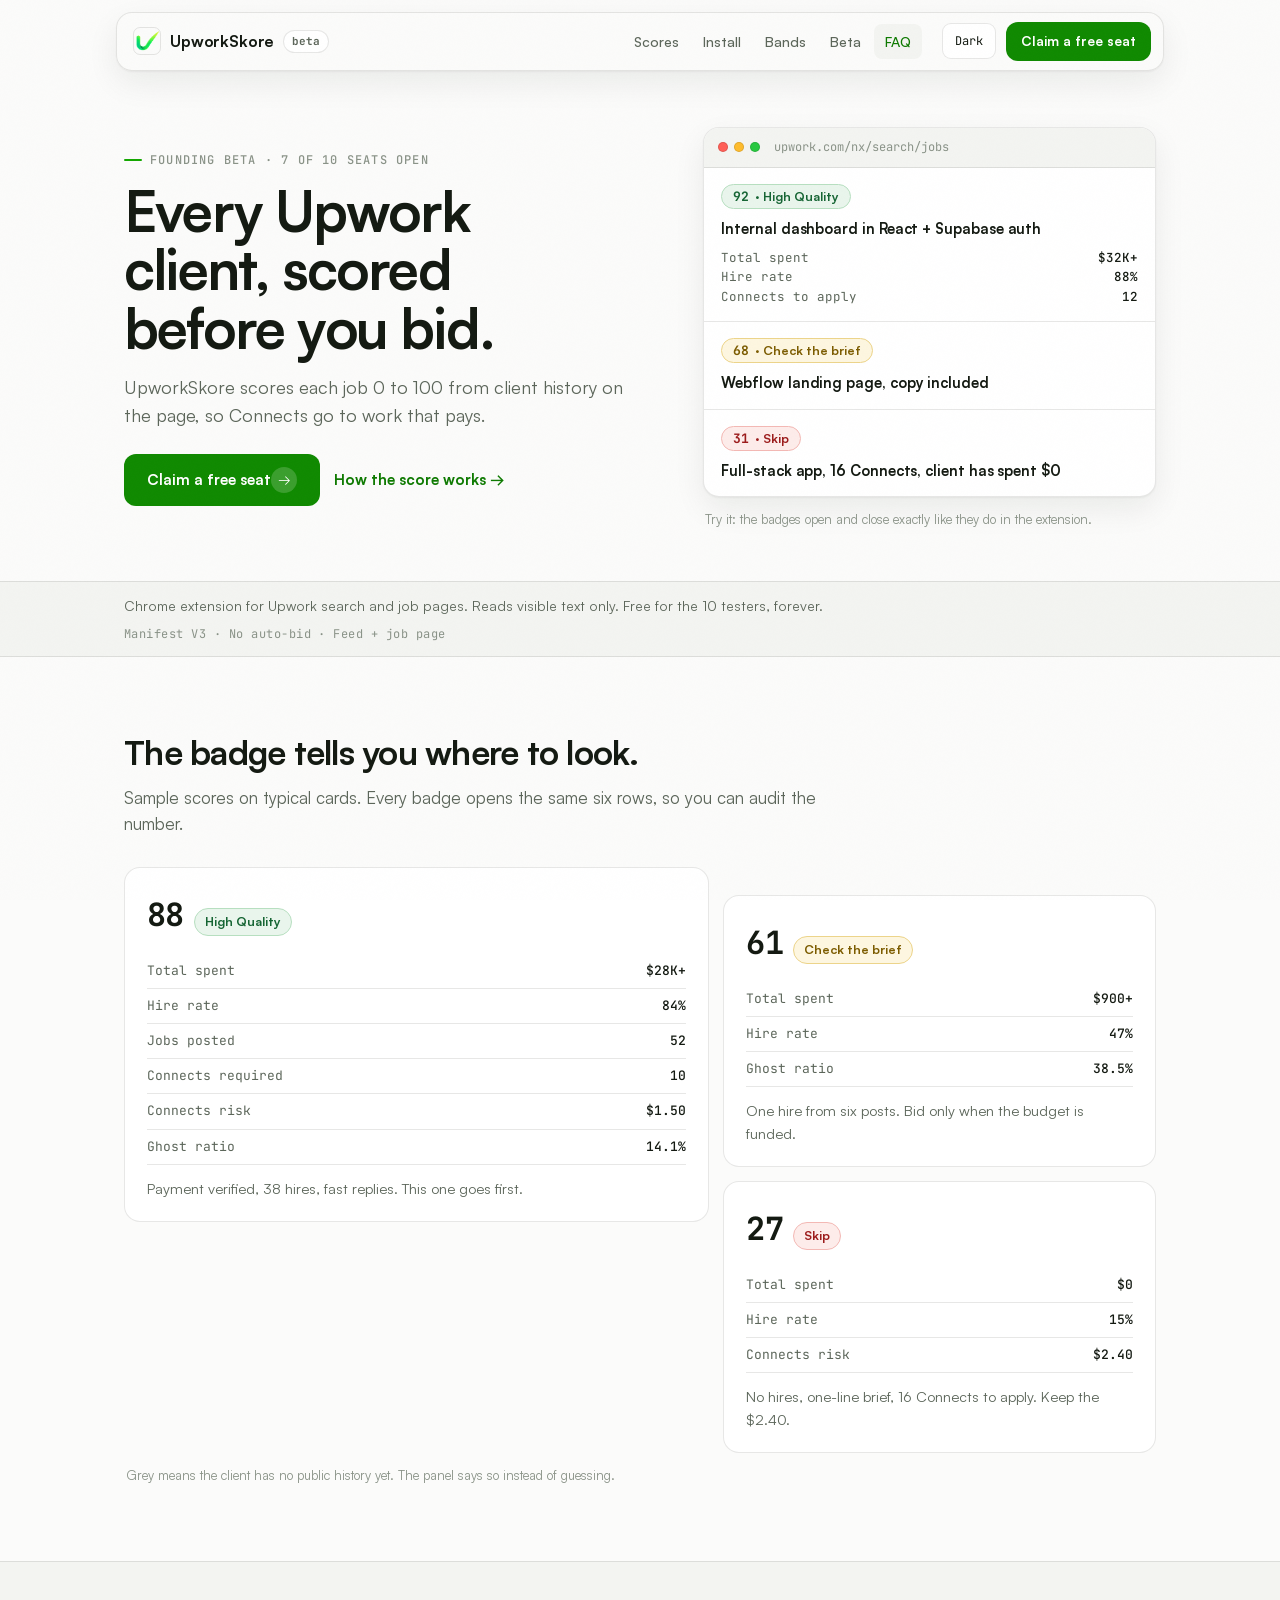
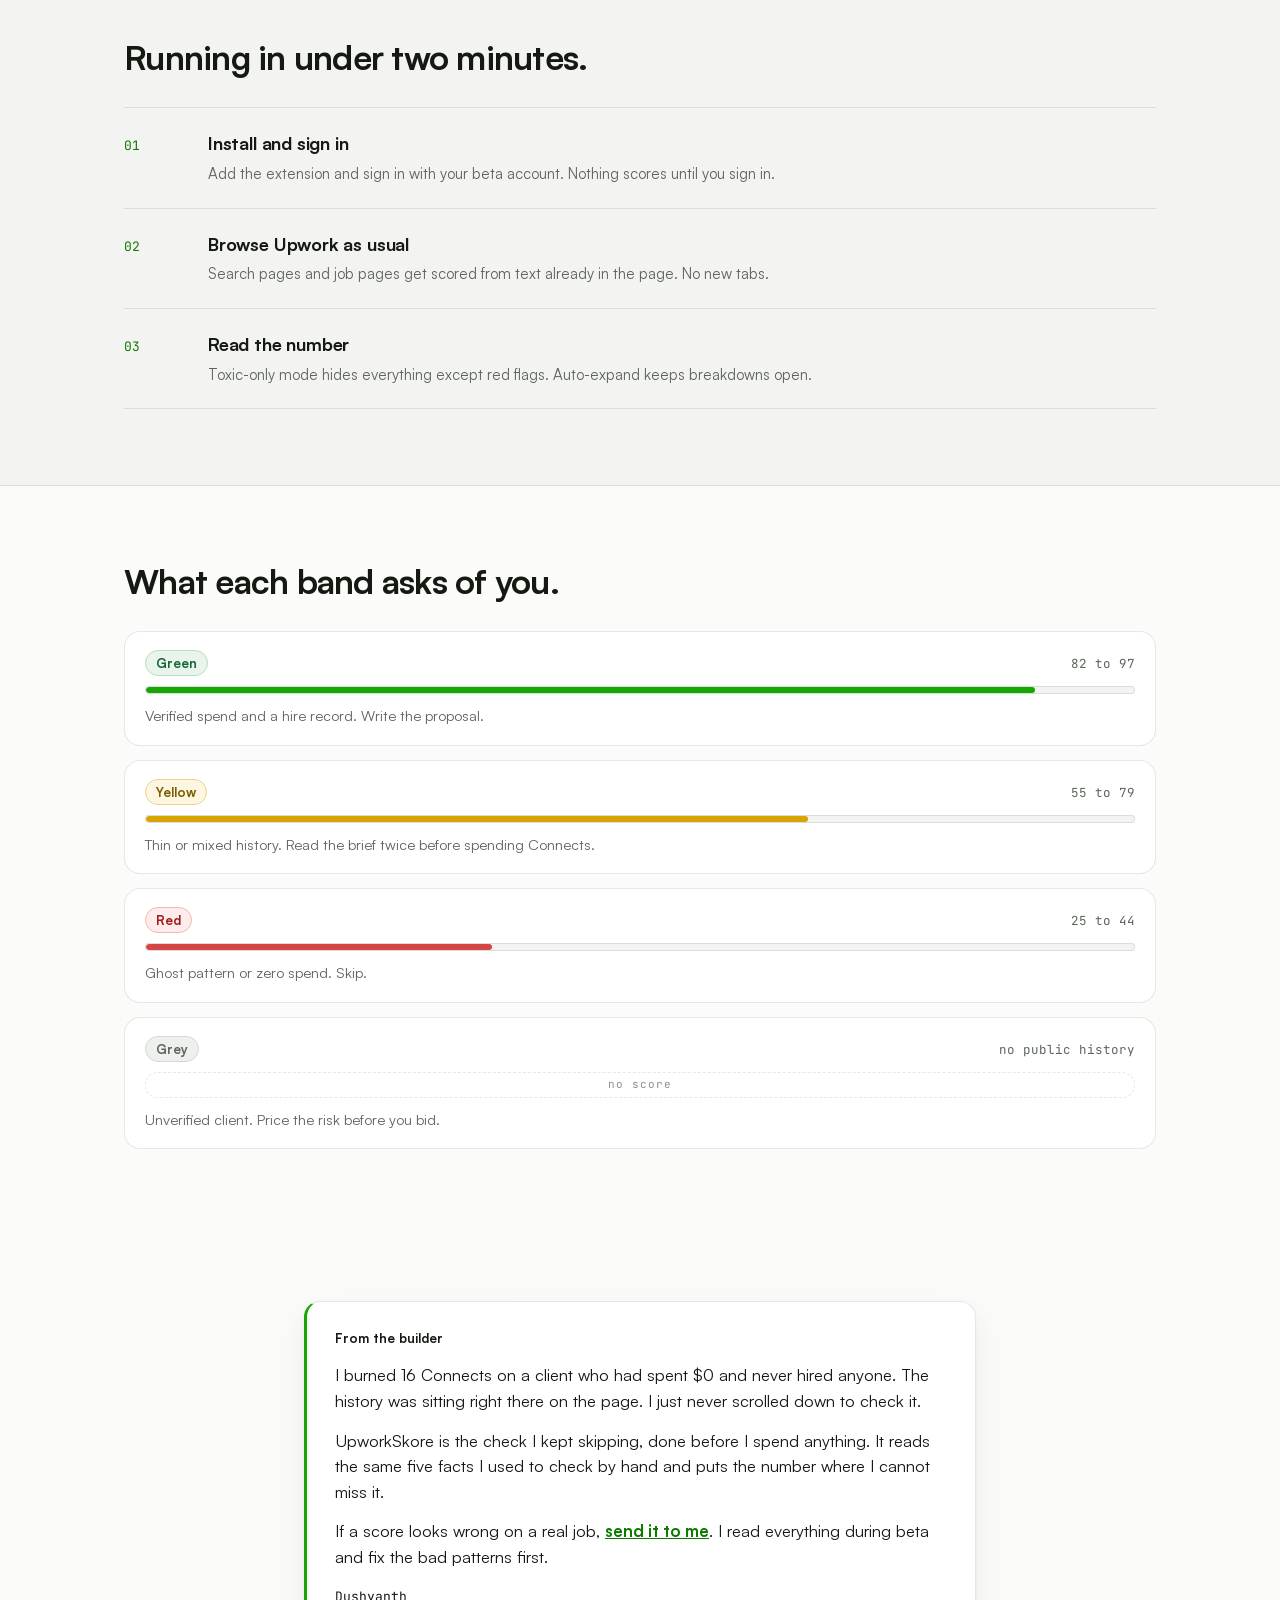
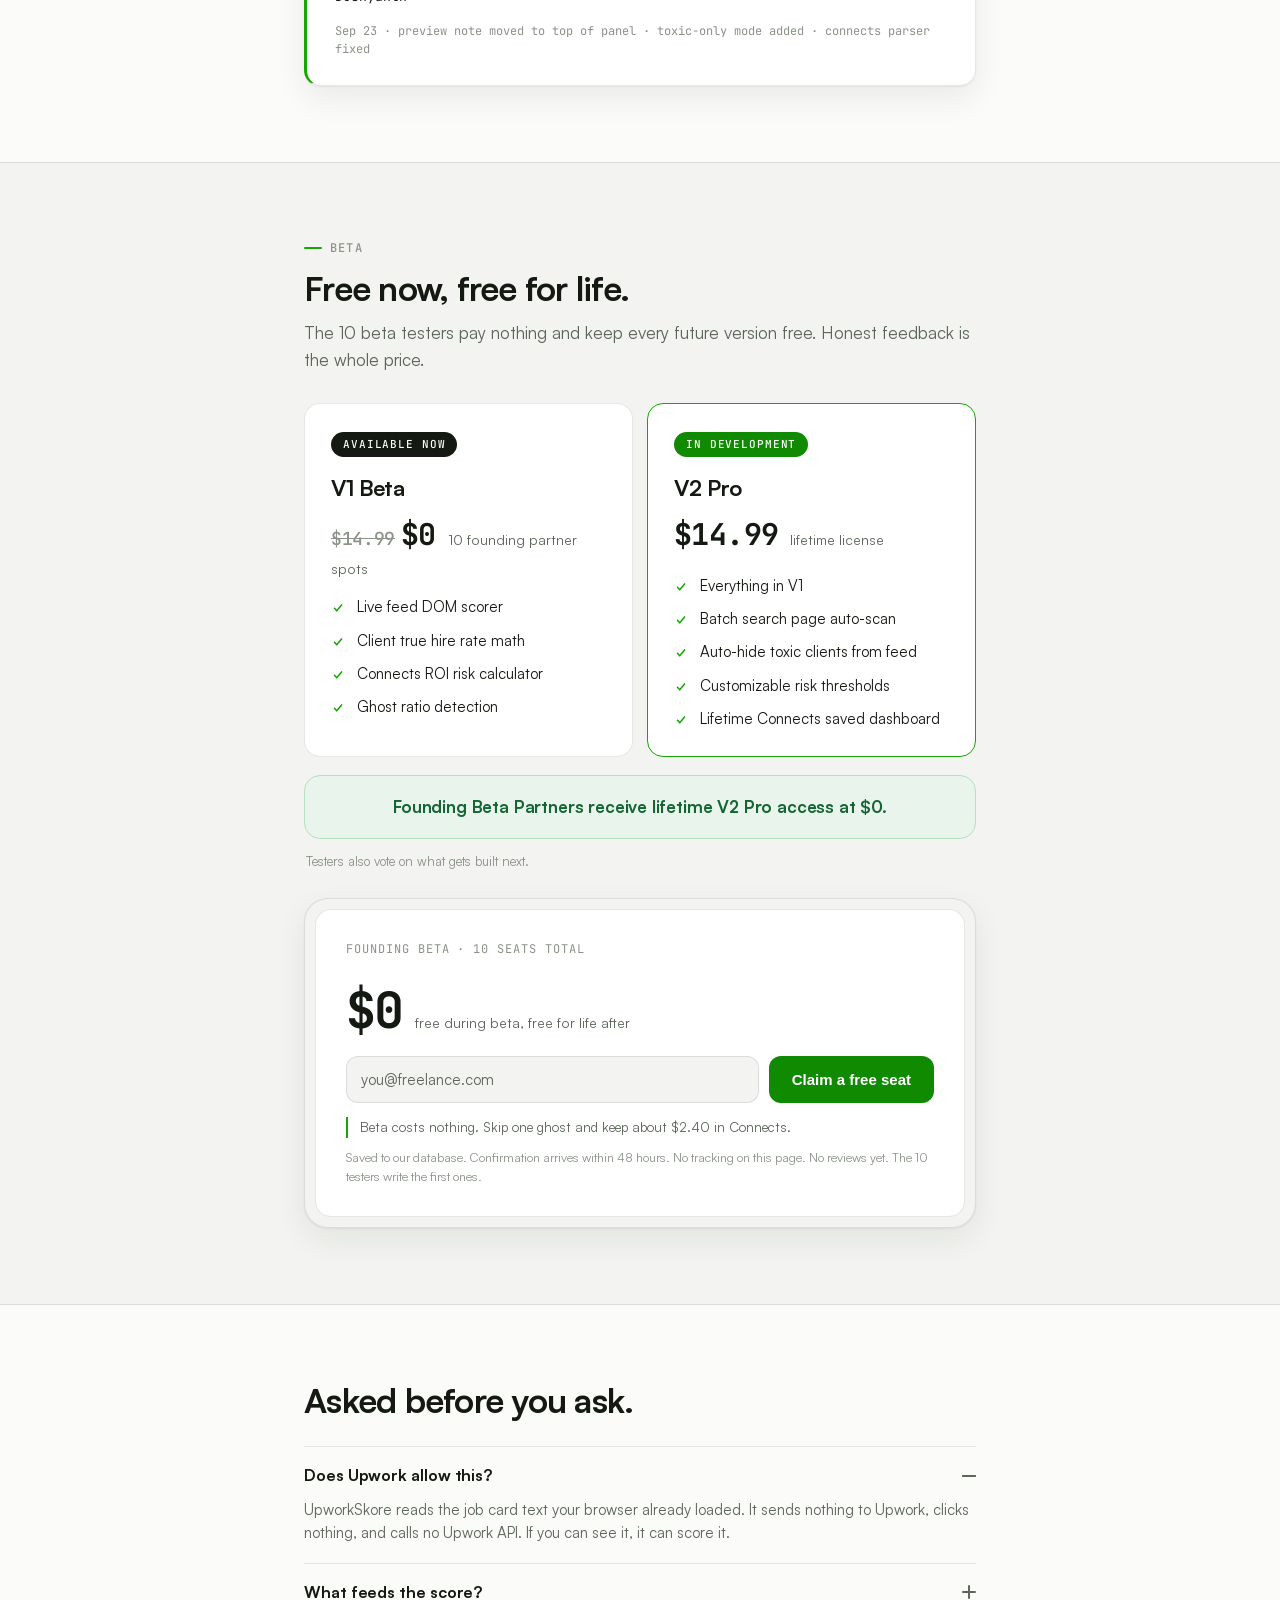
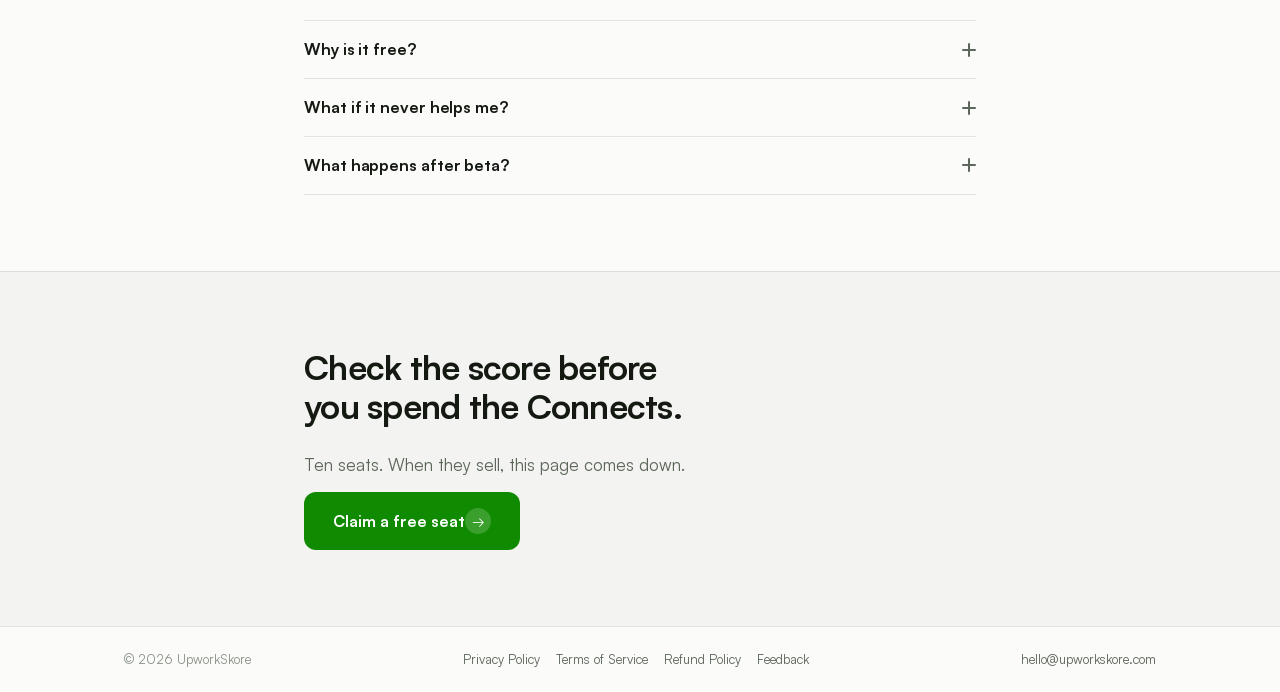
==== index.html @ 12710a09 "Final: honest beta microcopy with 48hr promise, drop dead CSS" ====
<!doctype html>
<html lang="en" data-theme="light">
<head>
  <meta charset="utf-8" />
  <meta name="viewport" content="width=device-width, initial-scale=1" />
  <title>UpworkSkore: Every Upwork client, scored before you bid</title>
  <meta name="description" content="UpworkSkore scores each Upwork job 0 to 100 from client history on the page. Free beta: 10 seats, free for life." />
  <link rel="icon" href="./favicon.ico" sizes="any" />
  <meta property="og:title" content="UpworkSkore: Every Upwork client, scored before you bid" />
  <meta property="og:description" content="A Chrome extension that scores each Upwork job 0 to 100 from client history on the page. Free beta: 10 seats, free for life." />
  <meta property="og:type" content="website" />
  <meta name="theme-color" media="(prefers-color-scheme: light)" content="#fbfbfa" />
  <meta name="theme-color" media="(prefers-color-scheme: dark)" content="#07090e" />
  <link rel="preload" href="./fonts/satoshi-700.woff2" as="font" type="font/woff2" crossorigin />
  <link rel="stylesheet" href="./styles.css" />
  <script>
    (function () {
      try {
        var stored = localStorage.getItem('usk-theme');
        var theme = stored || (window.matchMedia('(prefers-color-scheme: dark)').matches ? 'dark' : 'light');
        document.documentElement.setAttribute('data-theme', theme);
      } catch (e) { document.documentElement.setAttribute('data-theme', 'light'); }
    })();
  </script>
</head>
<body>
  <a class="skip" href="#main">Skip to content</a>

  <header class="nav">
    <div class="nav-inner">
      <a class="brand" href="#top" aria-label="UpworkSkore home">
        <img class="brand-mark" src="./logo.png" alt="UpworkSkore logo" width="28" height="28" />
        <span class="brand-name">UpworkSkore</span>
        <span class="brand-tag">beta</span>
      </a>
      <nav class="nav-links" aria-label="Primary">
        <a href="#demo">Scores</a>
        <a href="#how">Install</a>
        <a href="#bands">Bands</a>
        <a href="#beta">Beta</a>
        <a href="#faq">FAQ</a>
      </nav>
      <div class="nav-actions">
        <button id="themeToggle" class="theme-toggle" type="button" aria-label="Switch color mode" title="Switch color mode">
          <span class="to-dark">Dark</span>
          <span class="to-light">Light</span>
        </button>
        <a class="btn btn-primary btn-sm" href="#beta">Claim a free seat</a>
      </div>
    </div>
  </header>

  <main id="main">
    <section class="hero" id="top">
      <div class="hero-inner">
        <div class="hero-copy">
          <p class="eyebrow mono">Founding beta · <span id="spotsLeft">7 of 10 seats open</span></p>
          <h1>Every Upwork client, scored before you bid.</h1>
          <p class="lede">UpworkSkore scores each job 0 to 100 from client history on the page, so Connects go to work that pays.</p>
          <div class="cta-row">
            <a class="btn btn-primary" href="#beta">Claim a free seat <span class="arr" aria-hidden="true">→</span></a>
            <a class="text-link" href="#demo">How the score works →</a>
          </div>
        </div>
        <div class="hero-visual reveal" aria-label="UpworkSkore badges on three job cards">
          <div class="browser">
            <div class="browser-bar"><span></span><span></span><span></span><code class="mono">upwork.com/nx/search/jobs</code></div>
            <div class="feed-card">
              <button class="usk-badge green" type="button" aria-expanded="true"><strong class="mono">92</strong> · High Quality</button>
              <p class="job-title">Internal dashboard in React + Supabase auth</p>
              <div class="usk-details mono coll open">
                <div><span>Total spent</span><strong>$32K+</strong></div>
                <div><span>Hire rate</span><strong>88%</strong></div>
                <div><span>Connects to apply</span><strong>12</strong></div>
              </div>
            </div>
            <div class="feed-card">
              <button class="usk-badge yellow" type="button" aria-expanded="false"><strong class="mono">68</strong> · Check the brief</button>
              <p class="job-title">Webflow landing page, copy included</p>
              <div class="usk-note coll shut"><span class="mono">PREVIEW</span> List view hides spend. Open the job page for the full breakdown.</div>
            </div>
            <div class="feed-card">
              <button class="usk-badge red" type="button" aria-expanded="false"><strong class="mono">31</strong> · Skip</button>
              <p class="job-title">Full-stack app, 16 Connects, client has spent $0</p>
              <div class="usk-details mono coll shut">
                <div><span>Total spent</span><strong>$0</strong></div>
                <div><span>Hire rate</span><strong>18%</strong></div>
                <div><span>Connects to apply</span><strong>16</strong></div>
              </div>
            </div>
          </div>
          <p class="caption">Try it: the badges open and close exactly like they do in the extension.</p>
        </div>
      </div>
    </section>

    <section class="factbar" aria-label="Product facts">
      <div class="wrap factbar-inner">
        <p>Chrome extension for Upwork search and job pages. Reads visible text only. Free for the 10 testers, forever.</p>
        <p class="mono facts">Manifest V3 · No auto-bid · Feed + job page</p>
      </div>
    </section>

    <section class="section" id="demo">
      <div class="wrap">
        <h2 class="reveal">The badge tells you where to look.</h2>
        <p class="sub reveal">Sample scores on typical cards. Every badge opens the same six rows, so you can audit the number.</p>
        <div class="demo-grid">
          <article class="score-card green featured reveal">
            <header><span class="mono big">88</span><span class="tier">High Quality</span></header>
            <ul class="mono">
              <li>Total spent <b>$28K+</b></li>
              <li>Hire rate <b>84%</b></li>
              <li>Jobs posted <b>52</b></li>
              <li>Connects required <b>10</b></li>
              <li>Connects risk <b>$1.50</b></li>
              <li>Ghost ratio <b>14.1%</b></li>
            </ul>
            <p>Payment verified, 38 hires, fast replies. This one goes first.</p>
          </article>
          <div class="demo-stack">
            <article class="score-card yellow reveal" style="--d:.08s">
              <header><span class="mono big">61</span><span class="tier">Check the brief</span></header>
              <ul class="mono">
                <li>Total spent <b>$900+</b></li>
                <li>Hire rate <b>47%</b></li>
                <li>Ghost ratio <b>38.5%</b></li>
              </ul>
              <p>One hire from six posts. Bid only when the budget is funded.</p>
            </article>
            <article class="score-card red reveal" style="--d:.16s">
              <header><span class="mono big">27</span><span class="tier">Skip</span></header>
              <ul class="mono">
                <li>Total spent <b>$0</b></li>
                <li>Hire rate <b>15%</b></li>
                <li>Connects risk <b>$2.40</b></li>
              </ul>
              <p>No hires, one-line brief, 16 Connects to apply. Keep the $2.40.</p>
            </article>
          </div>
        </div>
        <p class="caption reveal">Grey means the client has no public history yet. The panel says so instead of guessing.</p>
      </div>
    </section>

    <section class="section alt" id="how">
      <div class="wrap">
        <h2 class="reveal">Running in under two minutes.</h2>
        <ol class="steps">
          <li class="reveal"><span class="mono">01</span><div><h3>Install and sign in</h3><p>Add the extension and sign in with your beta account. Nothing scores until you sign in.</p></div></li>
          <li class="reveal" style="--d:.08s"><span class="mono">02</span><div><h3>Browse Upwork as usual</h3><p>Search pages and job pages get scored from text already in the page. No new tabs.</p></div></li>
          <li class="reveal" style="--d:.16s"><span class="mono">03</span><div><h3>Read the number</h3><p>Toxic-only mode hides everything except red flags. Auto-expand keeps breakdowns open.</p></div></li>
        </ol>
      </div>
    </section>

    <section class="section" id="bands">
      <div class="wrap">
        <h2 class="reveal">What each band asks of you.</h2>
        <div class="meters">
          <div class="meter green reveal">
            <div class="meter-head"><span class="chip">Green</span><code class="mono">82 to 97</code></div>
            <div class="track"><div class="fill" style="width:90%"></div></div>
            <p>Verified spend and a hire record. Write the proposal.</p>
          </div>
          <div class="meter yellow reveal" style="--d:.08s">
            <div class="meter-head"><span class="chip">Yellow</span><code class="mono">55 to 79</code></div>
            <div class="track"><div class="fill" style="width:67%"></div></div>
            <p>Thin or mixed history. Read the brief twice before spending Connects.</p>
          </div>
          <div class="meter red reveal" style="--d:.16s">
            <div class="meter-head"><span class="chip">Red</span><code class="mono">25 to 44</code></div>
            <div class="track"><div class="fill" style="width:35%"></div></div>
            <p>Ghost pattern or zero spend. Skip.</p>
          </div>
          <div class="meter grey reveal" style="--d:.24s">
            <div class="meter-head"><span class="chip">Grey</span><code class="mono">no public history</code></div>
            <div class="track empty"><span class="mono">no score</span></div>
            <p>Unverified client. Price the risk before you bid.</p>
          </div>
        </div>
      </div>
    </section>

    <section class="section" id="builder">
      <div class="wrap narrow">
        <div class="note-card reveal">
          <p class="card-label">From the builder</p>
          <p>I burned 16 Connects on a client who had spent $0 and never hired anyone. The history was sitting right there on the page. I just never scrolled down to check it.</p>
          <p>UpworkSkore is the check I kept skipping, done before I spend anything. It reads the same five facts I used to check by hand and puts the number where I cannot miss it.</p>
          <p>If a score looks wrong on a real job, <a href="./feedback.html">send it to me</a>. I read everything during beta and fix the bad patterns first.</p>
          <p class="signed mono">Dushyanth</p>
          <p class="changelog mono">Sep 23 · preview note moved to top of panel · toxic-only mode added · connects parser fixed</p>
        </div>
      </div>
    </section>

    <section class="section alt" id="beta">
      <div class="wrap narrow">
        <p class="eyebrow mono">Beta</p>
        <h2>Free now, free for life.</h2>
        <p class="sub">The 10 beta testers pay nothing and keep every future version free. Honest feedback is the whole price.</p>
        <div class="compare-grid">
          <article class="tier-card reveal">
            <p><span class="pill-badge dark mono">Available now</span></p>
            <h3>V1 Beta</h3>
            <p class="tier-price"><span class="mono was">$14.99</span> <span class="mono">$0</span> 10 founding partner spots</p>
            <ul class="tier-list">
              <li>Live feed DOM scorer</li>
              <li>Client true hire rate math</li>
              <li>Connects ROI risk calculator</li>
              <li>Ghost ratio detection</li>
            </ul>
          </article>
          <article class="tier-card pro reveal" style="--d:.1s">
            <p><span class="pill-badge live mono">In development</span></p>
            <h3>V2 Pro</h3>
            <p class="tier-price"><span class="mono">$14.99</span> lifetime license</p>
            <ul class="tier-list">
              <li>Everything in V1</li>
              <li>Batch search page auto-scan</li>
              <li>Auto-hide toxic clients from feed</li>
              <li>Customizable risk thresholds</li>
              <li>Lifetime Connects saved dashboard</li>
            </ul>
          </article>
        </div>
        <p class="anchor reveal">Founding Beta Partners receive lifetime V2 Pro access at $0.</p>
        <p class="caption reveal">Testers also vote on what gets built next.</p>
        <div class="price-shell reveal"><div class="price-card">
          <p class="seats mono">Founding beta · 10 seats total</p>
          <div class="price-row"><span class="price mono">$0</span><span class="per">free during beta, free for life after</span></div>
          <form id="betaForm" class="beta-form" novalidate>
            <label class="sr" for="betaEmail">Email for your beta invite</label>
            <input id="betaEmail" name="email" type="email" placeholder="you@freelance.com" autocomplete="email" required />
            <input class="hp" name="_honey" type="text" tabindex="-1" autocomplete="off" aria-hidden="true" />
            <button class="btn btn-primary" type="submit">Claim a free seat</button>
          </form>
          <p class="form-note" id="betaNote" role="status" aria-live="polite">Beta costs nothing. Skip one ghost and keep about $2.40 in Connects.</p>
          <p class="privacy">Saved to our database. Confirmation arrives within 48 hours. No tracking on this page. No reviews yet. The 10 testers write the first ones.</p>
        </div></div>
      </div>
    </section>

    <section class="section" id="faq">
      <div class="wrap narrow">
        <h2 class="reveal">Asked before you ask.</h2>
        <div class="faq-list reveal">
          <details open><summary>Does Upwork allow this?<span class="mark" aria-hidden="true"></span></summary><p>UpworkSkore reads the job card text your browser already loaded. It sends nothing to Upwork, clicks nothing, and calls no Upwork API. If you can see it, it can score it.</p></details>
          <details><summary>What feeds the score?<span class="mark" aria-hidden="true"></span></summary><p>Five facts from the card and job page: total spent, hire rate, payment verification, jobs posted, and Connects required. The panel shows each one, so you can audit the number.</p></details>
          <details><summary>Why is it free?<span class="mark" aria-hidden="true"></span></summary><p>The first 10 testers trade feedback for access: use it on real jobs, report wrong scores, answer two or three short emails. That work is the payment, and the seat stays free for every future version.</p></details>
          <details><summary>What if it never helps me?<span class="mark" aria-hidden="true"></span></summary><p>Leave whenever. Delete the extension and keep the seat. One email about what misfired helps, if you feel like sending it.</p></details>
          <details><summary>What happens after beta?<span class="mark" aria-hidden="true"></span></summary><p>Public launch will be paid. Tester seats stay free for life with no action and no card, ever. Layout fixes still ship to testers first, usually within 48 hours.</p></details>
        </div>
      </div>
    </section>

    <section class="final">
      <div class="wrap narrow">
        <h2 class="reveal">Check the score before you spend the Connects.</h2>
        <p class="sub reveal">Ten seats. When they sell, this page comes down.</p>
        <a class="btn btn-primary btn-lg reveal" href="#beta">Claim a free seat <span class="arr" aria-hidden="true">→</span></a>
      </div>
    </section>
  </main>

  <footer class="footer">
    <div class="wrap foot-inner">
      <span>© 2026 UpworkSkore</span>
      <span class="foot-links"><a href="./privacy.html">Privacy Policy</a><a href="./terms.html">Terms of Service</a><a href="./refund.html">Refund Policy</a><a href="./feedback.html">Feedback</a></span>
      <a href="mailto:hello@upworkskore.com">hello@upworkskore.com</a>
    </div>
  </footer>

  <script src="./script.js" defer></script>
</body>
</html>
---- styles.css ----
/* UpworkSkore landing.
 * Shape lock (one system, documented): cards and panels 16px, buttons and
 * inputs 12px, status pills full-round. One accent (#14a800 family) page-wide.
 * Type: self-hosted Satoshi + JetBrains Mono. No webfont links.
 */

@font-face {
  font-family: "Satoshi";
  src: url("./fonts/satoshi-400.woff2") format("woff2");
  font-weight: 400; font-style: normal; font-display: swap;
}
@font-face {
  font-family: "Satoshi";
  src: url("./fonts/satoshi-500.woff2") format("woff2");
  font-weight: 500; font-style: normal; font-display: swap;
}
@font-face {
  font-family: "Satoshi";
  src: url("./fonts/satoshi-700.woff2") format("woff2");
  font-weight: 700; font-style: normal; font-display: swap;
}
@font-face {
  font-family: "JetBrains Mono";
  src: url("./fonts/jetbrains-mono-400.woff2") format("woff2");
  font-weight: 400; font-style: normal; font-display: swap;
}
@font-face {
  font-family: "JetBrains Mono";
  src: url("./fonts/jetbrains-mono-500.woff2") format("woff2");
  font-weight: 500; font-style: normal; font-display: swap;
}
@font-face {
  font-family: "JetBrains Mono";
  src: url("./fonts/jetbrains-mono-700.woff2") format("woff2");
  font-weight: 700; font-style: normal; font-display: swap;
}

:root {
  color-scheme: light dark;
  --font: "Satoshi", system-ui, -apple-system, "Segoe UI", sans-serif;
  --mono: "JetBrains Mono", ui-monospace, SFMono-Regular, Menlo, monospace;
  --accent: #14a800;
  --accent-ink: #0e7a00;
  --btn: #108a00;
  --btn-hover: #0d7300;
  --ease: cubic-bezier(0.16, 1, 0.3, 1);
}

[data-theme="light"] {
  color-scheme: light;
  --canvas: #fbfbfa;
  --surface: #f3f4f1;
  --card: #ffffff;
  --ink: #141a12;
  --muted: #5c665a;
  --faint: #8a9388;
  --hairline: rgba(20, 26, 18, 0.1);
  --nav: rgba(251, 251, 250, 0.86);
  --shadow: 0 1px 2px rgba(20, 26, 18, 0.05), 0 12px 32px rgba(20, 26, 18, 0.07);
  --green-bg: #e9f5ec; --green-ink: #166534; --green-line: #b7dfc0;
  --yellow-bg: #fdf6e0; --yellow-ink: #7c5c00; --yellow-line: #ecd48a;
  --red-bg: #fdecea; --red-ink: #9c1c1c; --red-line: #f3b8b4;
  --grey-bg: #eef0ee; --grey-ink: #5c665a; --grey-line: #d5d9d4;
}

[data-theme="dark"] {
  color-scheme: dark;
  --canvas: #07090e;
  --surface: #0d111a;
  --card: #0d111a;
  --ink: #eceff3;
  --muted: #9aa3b2;
  --faint: #6b7484;
  --hairline: rgba(255, 255, 255, 0.09);
  --nav: rgba(7, 9, 14, 0.82);
  --shadow: 0 1px 2px rgba(0, 0, 0, 0.4), 0 16px 40px rgba(0, 0, 0, 0.4);
  --green-bg: rgba(20, 168, 0, 0.13); --green-ink: #8fe3ab; --green-line: rgba(143, 227, 171, 0.3);
  --yellow-bg: rgba(245, 214, 123, 0.1); --yellow-ink: #f2d67c; --yellow-line: rgba(242, 214, 124, 0.3);
  --red-bg: rgba(245, 163, 163, 0.1); --red-ink: #ffa3a3; --red-line: rgba(255, 163, 163, 0.3);
  --grey-bg: rgba(255, 255, 255, 0.05); --grey-ink: #9aa3b2; --grey-line: rgba(255, 255, 255, 0.13);
}

* { box-sizing: border-box; }
html { scroll-behavior: smooth; }
body {
  margin: 0; font-family: var(--font); background: var(--canvas); color: var(--ink);
  line-height: 1.55; font-size: 16px; -webkit-font-smoothing: antialiased;
  text-rendering: optimizeLegibility;
}
.mono { font-family: var(--mono); font-variant-numeric: tabular-nums; }
.sr { position: absolute; width: 1px; height: 1px; overflow: hidden; clip: rect(0 0 0 0); }
.skip { position: absolute; left: -999px; top: 0; background: var(--ink); color: var(--canvas); padding: 8px 12px; z-index: 99; border-radius: 0 0 8px 0; }
.skip:focus { left: 8px; top: 8px; }
::selection { background: rgba(20, 168, 0, 0.22); }

/* FILM GRAIN : fixed pointer-events-none layer only, never on scrollers */
body::after {
  content: "";
  position: fixed; inset: 0; z-index: 60; pointer-events: none;
  background-image: url("data:image/svg+xml,%3Csvg xmlns='http://www.w3.org/2000/svg' width='160' height='160'%3E%3Cfilter id='n'%3E%3CfeTurbulence type='fractalNoise' baseFrequency='0.9' numOctaves='2'/%3E%3C/filter%3E%3Crect width='160' height='160' filter='url(%23n)' opacity='0.55'/%3E%3C/svg%3E");
  opacity: 0.028;
}
[data-theme="dark"] body::after { opacity: 0.05; }

.wrap { max-width: 1080px; margin: 0 auto; padding: 0 24px; }
.wrap.narrow { max-width: 720px; }
.section { padding: 76px 0; }
.section.alt { background: var(--surface); border-top: 1px solid var(--hairline); border-bottom: 1px solid var(--hairline); }

.eyebrow {
  font-size: 12px; letter-spacing: 0.1em; text-transform: uppercase;
  color: var(--faint); margin: 0 0 12px; font-weight: 500;
}
.eyebrow::before {
  content: "";
  display: inline-block;
  width: 18px; height: 2px;
  background: var(--accent);
  vertical-align: middle;
  margin-right: 8px;
  border-radius: 2px;
}

h1, h2 { text-wrap: balance; }
h1 {
  font-size: clamp(38px, 4.6vw, 56px); line-height: 1.04;
  letter-spacing: -0.032em; margin: 0 0 18px; font-weight: 700; max-width: 14ch;
}
h2 { font-size: clamp(26px, 3vw, 34px); letter-spacing: -0.022em; line-height: 1.15; margin: 0 0 12px; font-weight: 700; }
.sub { color: var(--muted); font-size: 17px; max-width: 60ch; margin: 0; }
.lede { font-size: 18px; color: var(--muted); max-width: 44ch; }
.lede strong { color: var(--ink); }

/* FLOATING NAV : detached island, 62px tall, one line */
.nav { position: sticky; top: 0; z-index: 50; padding: 12px 16px 0; }
.nav-inner {
  max-width: 1048px; margin: 0 auto; padding: 9px 12px 9px 16px;
  display: flex; align-items: center; gap: 20px;
  background: var(--nav); backdrop-filter: blur(14px); -webkit-backdrop-filter: blur(14px);
  border: 1px solid var(--hairline); border-radius: 16px; box-shadow: var(--shadow);
}
.brand { display: flex; align-items: center; gap: 9px; text-decoration: none; color: var(--ink); font-weight: 700; letter-spacing: -0.01em; }
.brand-mark { border-radius: 7px; border: 1px solid var(--hairline); display: block; }
.brand-tag { font-family: var(--mono); font-size: 11px; color: var(--muted); border: 1px solid var(--hairline); padding: 2px 8px; border-radius: 999px; background: var(--card); }
.nav-links { display: flex; gap: 2px; margin-left: auto; }
.nav-links a { color: var(--muted); text-decoration: none; font-size: 14px; font-weight: 500; padding: 7px 11px; border-radius: 8px; }
.nav-links a:hover { color: var(--ink); background: var(--surface); }
.nav-links a.active { color: var(--accent-ink); background: var(--surface); }
[data-theme="dark"] .nav-links a.active { color: #8fe3ab; }
.nav-actions { display: flex; align-items: center; gap: 10px; }

.theme-toggle {
  height: 36px; padding: 0 12px; border-radius: 9px; cursor: pointer;
  border: 1px solid var(--hairline); background: var(--card); color: var(--ink);
  font-family: var(--mono); font-size: 12px;
}
.theme-toggle:hover { border-color: var(--accent); }
[data-theme="light"] .to-light { display: none; }
[data-theme="dark"] .to-dark { display: none; }
.theme-toggle:focus-visible, .btn:focus-visible, a:focus-visible, input:focus-visible, summary:focus-visible {
  outline: 2px solid var(--accent); outline-offset: 2px;
}

/* BUTTONS : 12px radius per shape lock, single accent, AA contrast */
.btn {
  display: inline-flex; align-items: center; justify-content: center;
  text-decoration: none; font-weight: 700; border-radius: 12px;
  padding: 12px 22px; border: 1px solid transparent; cursor: pointer; font-size: 15px;
  white-space: nowrap;
  transition: background 160ms var(--ease), border-color 160ms var(--ease), transform 80ms var(--ease);
}
.btn:active { transform: scale(0.98); }
.btn-sm { padding: 8px 14px; font-size: 13.5px; }
.btn-lg { padding: 15px 28px; font-size: 16px; }
.btn-primary { background: var(--btn); color: #fff; }
.btn-primary:hover { background: var(--btn-hover); }
.text-link { display: inline-flex; align-items: center; font-weight: 600; font-size: 15px; color: var(--accent-ink); text-decoration: none; padding: 12px 4px; }
[data-theme="dark"] .text-link { color: #8fe3ab; }
.text-link:hover { text-decoration: underline; }

/* NESTED ARROW : icon lives in its own circle, drifts on hover */
.btn .arr {
  display: inline-flex; align-items: center; justify-content: center;
  width: 26px; height: 26px; border-radius: 999px; flex: none;
  background: rgba(255, 255, 255, 0.18); font-size: 14px; font-weight: 400;
  transition: transform 200ms var(--ease);
}
.btn-primary:hover .arr { transform: translate(2px, -2px) scale(1.06); }

/* HERO : asymmetric split, 4 text elements max, fits viewport */
.hero { padding: 56px 0 52px; }
.hero-inner { max-width: 1080px; margin: 0 auto; padding: 0 24px; display: grid; grid-template-columns: 1.08fr 0.92fr; gap: 48px; align-items: center; }
.cta-row { display: flex; gap: 10px; flex-wrap: wrap; margin: 24px 0 0; }

/* BROWSER MOCK : real component preview of the extension UI */
.browser { border: 1px solid var(--hairline); border-radius: 16px; background: var(--card); box-shadow: var(--shadow); overflow: hidden; }
.browser-bar { display: flex; align-items: center; gap: 6px; padding: 10px 14px; border-bottom: 1px solid var(--hairline); background: var(--surface); }
.browser-bar span { width: 10px; height: 10px; border-radius: 50%; border: 1px solid rgba(0, 0, 0, 0.12); }
.browser-bar span:nth-child(1) { background: #ff5f57; }
.browser-bar span:nth-child(2) { background: #febc2e; }
.browser-bar span:nth-child(3) { background: #28c840; }
.browser-bar code { margin-left: 8px; font-size: 12px; color: var(--faint); }
.feed-card { padding: 15px 17px; border-bottom: 1px solid var(--hairline); }
.feed-card:last-child { border-bottom: 0; }
.job-title { margin: 8px 0 0; font-weight: 600; font-size: 14.5px; letter-spacing: -0.005em; }
button.usk-badge { font-family: inherit; cursor: pointer; }
.usk-badge { display: inline-flex; align-items: baseline; gap: 6px; padding: 3px 11px; border-radius: 999px; font-size: 12.5px; font-weight: 700; border: 1px solid; }
button.usk-badge:hover { filter: brightness(0.97); }
button.usk-badge:active { transform: scale(0.98); }

/* COLLAPSIBLE PANEL : transform and opacity only */
.coll.open { display: block; animation: collIn 260ms var(--ease); }
.coll.shut { display: none; }
@keyframes collIn {
  from { opacity: 0; transform: translateY(-6px); }
  to { opacity: 1; transform: none; }
}
.usk-badge strong { font-size: 13px; }
.usk-badge.green { background: var(--green-bg); color: var(--green-ink); border-color: var(--green-line); }
.usk-badge.yellow { background: var(--yellow-bg); color: var(--yellow-ink); border-color: var(--yellow-line); }
.usk-badge.red { background: var(--red-bg); color: var(--red-ink); border-color: var(--red-line); }
.usk-details { margin-top: 9px; display: grid; gap: 3px; font-size: 12.5px; color: var(--muted); }
.usk-details div { display: flex; justify-content: space-between; gap: 12px; }
.usk-details strong { color: var(--ink); font-weight: 500; }
.usk-note { margin-top: 9px; font-size: 12.5px; background: var(--surface); border: 1px solid var(--hairline); color: var(--muted); border-radius: 8px; padding: 7px 10px; }
.usk-note .mono { font-size: 11px; letter-spacing: 0.08em; color: var(--accent-ink); }
[data-theme="dark"] .usk-note .mono { color: #8fe3ab; }
.caption { font-size: 13px; color: var(--faint); margin: 12px 2px 0; }

/* FACT BAR : trust facts live here, not in the hero */
.factbar { border-top: 1px solid var(--hairline); border-bottom: 1px solid var(--hairline); background: var(--surface); }
.factbar-inner { display: flex; gap: 8px 24px; align-items: baseline; justify-content: space-between; flex-wrap: wrap; padding-top: 13px; padding-bottom: 13px; }
.factbar p { margin: 0; font-size: 14px; color: var(--muted); }
.factbar .facts { font-size: 12px; letter-spacing: 0.04em; color: var(--faint); }

/* DEMO : featured card plus stacked pair, staggered */
.demo-grid { display: grid; grid-template-columns: 1.15fr 0.85fr; gap: 14px; margin-top: 30px; align-items: start; }
.demo-stack { display: grid; gap: 14px; margin-top: 28px; }
.score-card { border: 1px solid var(--hairline); border-radius: 16px; background: var(--card); padding: 22px; transition: border-color 160ms var(--ease), transform 160ms var(--ease); }
.score-card:hover { border-color: var(--accent); transform: translateY(-2px); }
.score-card header { display: flex; align-items: baseline; gap: 10px; margin-bottom: 14px; }
.score-card .big { font-size: 32px; font-weight: 700; letter-spacing: -0.02em; }
.score-card .tier { font-size: 12.5px; font-weight: 700; padding: 3px 10px; border-radius: 999px; border: 1px solid; }
.score-card.green .tier { background: var(--green-bg); color: var(--green-ink); border-color: var(--green-line); }
.score-card.yellow .tier { background: var(--yellow-bg); color: var(--yellow-ink); border-color: var(--yellow-line); }
.score-card.red .tier { background: var(--red-bg); color: var(--red-ink); border-color: var(--red-line); }
.score-card ul { list-style: none; margin: 0 0 12px; padding: 0; display: grid; font-size: 13px; color: var(--muted); }
.score-card li { display: flex; justify-content: space-between; gap: 10px; border-bottom: 1px solid var(--hairline); padding: 7px 0; }
.score-card li b { color: var(--ink); font-weight: 500; }
.score-card p { margin: 0; font-size: 14.5px; color: var(--muted); }

/* STEPS : divider rows, not cards */
.steps { list-style: none; margin: 30px 0 0; padding: 0; }
.steps li {
  display: grid; grid-template-columns: 64px 1fr; gap: 20px; align-items: baseline;
  padding: 22px 0; border-top: 1px solid var(--hairline);
}
.steps li:last-child { border-bottom: 1px solid var(--hairline); }
.steps .mono { font-size: 13px; color: var(--accent-ink); }
[data-theme="dark"] .steps .mono { color: #8fe3ab; }
.steps h3 { margin: 0 0 4px; font-size: 18px; letter-spacing: -0.01em; }
.steps p { margin: 0; color: var(--muted); font-size: 15px; max-width: 60ch; }

/* BANDS : meter rows with real visual variation */
.meters { display: grid; gap: 14px; margin-top: 30px; }
.meter { border: 1px solid var(--hairline); border-radius: 16px; background: var(--card); padding: 18px 20px; }
.meter-head { display: flex; align-items: baseline; gap: 12px; margin-bottom: 10px; }
.chip { font-size: 13px; font-weight: 700; padding: 2px 10px; border-radius: 999px; border: 1px solid; }
.meter.green .chip { background: var(--green-bg); color: var(--green-ink); border-color: var(--green-line); }
.meter.yellow .chip { background: var(--yellow-bg); color: var(--yellow-ink); border-color: var(--yellow-line); }
.meter.red .chip { background: var(--red-bg); color: var(--red-ink); border-color: var(--red-line); }
.meter.grey .chip { background: var(--grey-bg); color: var(--grey-ink); border-color: var(--grey-line); }
.meter-head code { margin-left: auto; font-size: 12.5px; color: var(--muted); }
.track { height: 8px; border-radius: 999px; background: var(--surface); border: 1px solid var(--hairline); overflow: hidden; }
.track .fill { height: 100%; border-radius: inherit; }
.meter.green .fill { background: var(--accent); }
.meter.yellow .fill { background: #d9a400; }
[data-theme="dark"] .meter.yellow .fill { background: #f2d67c; }
.meter.red .fill { background: #d64545; }
[data-theme="dark"] .meter.red .fill { background: #ffa3a3; }
.track.empty { display: flex; align-items: center; justify-content: center; height: 26px; background: transparent; border-style: dashed; }
.track.empty span { font-size: 11px; letter-spacing: 0.08em; color: var(--faint); }
.meter p { margin: 10px 0 0; font-size: 14.5px; color: var(--muted); }

/* ROADMAP : V1 vs V2 comparison, two columns to one on mobile */
.compare-grid { display: grid; grid-template-columns: 1fr 1fr; gap: 14px; margin-top: 30px; align-items: stretch; }
.tier-card { border: 1px solid var(--hairline); border-radius: 16px; background: var(--card); padding: 26px; }
.tier-card > p:first-child { margin: 0 0 14px; }
.tier-card h3 { margin: 0 0 6px; font-size: 22px; letter-spacing: -0.015em; }
.tier-price { margin: 0 0 16px; color: var(--muted); font-size: 14px; }
.tier-price .mono { font-size: 30px; font-weight: 700; letter-spacing: -0.02em; color: var(--ink); margin-right: 8px; }
.tier-price .was { font-size: 18px; font-weight: 500; color: var(--faint); text-decoration: line-through; margin-right: 2px; }
.tier-card.pro { border-color: var(--accent); }
.tier-list { list-style: none; margin: 0; padding: 0; display: grid; gap: 10px; font-size: 15px; }
.tier-list li { padding-left: 26px; position: relative; }
.tier-list li::before { content: "✓"; position: absolute; left: 2px; color: var(--accent); font-weight: 700; }
.pill-badge { display: inline-block; font-size: 11px; letter-spacing: 0.08em; text-transform: uppercase; padding: 4px 12px; border-radius: 999px; font-weight: 500; }
.pill-badge.dark { background: var(--ink); color: var(--canvas); }
.pill-badge.live { background: var(--btn); color: #fff; }
.anchor {
  margin: 18px 0 0; padding: 18px 22px; text-align: center;
  font-size: 17px; font-weight: 700; letter-spacing: -0.01em;
  background: var(--green-bg); border: 1px solid var(--green-line); color: var(--green-ink);
  border-radius: 16px;
}

/* BUILDER NOTE */
.note-card {
  border: 1px solid var(--hairline);
  border-left: 3px solid var(--accent);
  border-radius: 16px;
  background: var(--card);
  padding: 26px 28px;
  box-shadow: var(--shadow);
}
.note-card p { margin: 0 0 14px; font-size: 16.5px; }
.note-card p:last-child { margin-bottom: 0; }
.note-card .card-label { font-size: 13px; font-weight: 700; }
.note-card .signed { color: var(--ink); font-size: 13px; margin-top: 18px; }
.note-card .changelog { color: var(--faint); font-size: 12px; margin-top: 6px; }

/* PRICING : double-bezel on the money card : shell outside, core inside */
.price-shell {
  margin-top: 26px; padding: 10px; border-radius: 24px;
  background: var(--surface); border: 1px solid var(--hairline);
  box-shadow: var(--shadow);
}
.price-card { border: 1px solid var(--hairline); background: var(--card); border-radius: 16px; padding: 30px; }
.seats { font-size: 12px; letter-spacing: 0.08em; text-transform: uppercase; color: var(--faint); margin: 0; }
.price-row { display: flex; align-items: baseline; gap: 12px; margin: 14px 0 6px; flex-wrap: wrap; }
.price { font-size: 50px; font-weight: 700; letter-spacing: -0.032em; }
.per { color: var(--muted); font-size: 14px; }

.beta-form { display: flex; gap: 10px; }
.beta-form input {
  flex: 1; padding: 12px 14px; border-radius: 12px;
  border: 1px solid var(--hairline); background: var(--surface); color: var(--ink); font-size: 15px; font-family: inherit;
}
.beta-form input::placeholder { color: var(--muted); }
.beta-form input.invalid { border-color: #d64545; }
[data-theme="dark"] .beta-form input.invalid { border-color: #ffa3a3; }
.beta-form input:disabled { opacity: 0.6; }
.btn:disabled { cursor: default; opacity: 0.85; }
.form-note { font-size: 13.5px; color: var(--muted); margin: 14px 0 0; border-left: 2px solid var(--accent); padding-left: 12px; }
.privacy { font-size: 12.5px; color: var(--faint); margin: 10px 0 0; }

/* FAQ : unboxed rows, plus marker */
.faq-list { margin-top: 26px; border-top: 1px solid var(--hairline); }
.faq-list details { border-bottom: 1px solid var(--hairline); padding: 16px 0; }
.faq-list summary { cursor: pointer; font-weight: 700; font-size: 16px; letter-spacing: -0.005em; list-style: none; display: flex; align-items: center; gap: 12px; }
.faq-list summary::-webkit-details-marker { display: none; }
.faq-list summary .mark { margin-left: auto; position: relative; width: 14px; height: 14px; flex: none; }
.faq-list summary .mark::before, .faq-list summary .mark::after {
  content: ""; position: absolute; background: var(--muted); border-radius: 2px;
}
.faq-list summary .mark::before { left: 0; top: 6px; width: 14px; height: 2px; }
.faq-list summary .mark::after { left: 6px; top: 0; width: 2px; height: 14px; transition: transform 160ms var(--ease); }
.faq-list details[open] summary .mark::after { transform: rotate(90deg); }
.faq-list details p { color: var(--muted); margin: 10px 0 2px; font-size: 15px; max-width: 62ch; }

/* LEGAL PAGES : narrow reading column, same tokens as the landing */
.legal { padding: 56px 0 72px; }
.legal h1 { font-size: clamp(32px, 4vw, 44px); margin: 18px 0 8px; }
.legal .updated { font-size: 12.5px; color: var(--faint); margin: 0 0 16px; }
.legal h2 { font-size: 20px; margin: 32px 0 8px; }
.legal p { color: var(--muted); font-size: 16px; max-width: 68ch; }
.legal p strong, .legal .lede { color: var(--ink); }
.legal a { color: var(--accent-ink); }
[data-theme="dark"] .legal a { color: #8fe3ab; }
.back-link { font-size: 14px; font-weight: 600; text-decoration: none; }
.back-link:hover { text-decoration: underline; }

/* FINAL + FOOTER */
.final { padding: 76px 0; border-top: 1px solid var(--hairline); background: var(--surface); }
.final .wrap { display: grid; gap: 14px; justify-items: start; }
.footer { border-top: 1px solid var(--hairline); padding: 22px 0; }
.foot-inner { display: flex; gap: 8px 20px; align-items: baseline; justify-content: space-between; flex-wrap: wrap; font-size: 13px; color: var(--faint); }
.foot-inner a { color: var(--muted); text-decoration: none; }
.foot-inner a:hover { color: var(--ink); text-decoration: underline; }
.foot-links { display: inline-flex; gap: 16px; }

/* FEEDBACK FORM : labels above inputs, errors below, native controls */
.fb-form { display: grid; gap: 16px; }
.field { display: grid; gap: 8px; }
.field label, .fb-label { font-size: 14px; font-weight: 600; }
.field .opt { font-weight: 400; color: var(--faint); }
.field input[type="text"], .field input[type="email"], .field textarea {
  padding: 12px 14px; border-radius: 12px; width: 100%;
  border: 1px solid var(--hairline); background: var(--surface); color: var(--ink);
  font-size: 15px; font-family: inherit;
}
.field textarea { min-height: 140px; resize: vertical; }
.field input::placeholder, .field textarea::placeholder { color: var(--muted); }
.field input:focus-visible, .field textarea:focus-visible { outline: 2px solid var(--accent); outline-offset: 0; border-color: var(--accent); }
.field input.invalid, .field textarea.invalid { border-color: #d64545; }
[data-theme="dark"] .field input.invalid, [data-theme="dark"] .field textarea.invalid { border-color: #ffa3a3; }
.fb-error { margin: 0; font-size: 13.5px; color: #b3261e; }
[data-theme="dark"] .fb-error { color: #ff9d9d; }
.field.check { grid-template-columns: auto 1fr; align-items: center; gap: 10px; }
.field.check input { width: 18px; height: 18px; accent-color: var(--accent); }
.pills { display: flex; flex-wrap: wrap; gap: 8px; }
.pills input { position: absolute; opacity: 0; width: 1px; height: 1px; }
.pills label {
  display: inline-block; font-size: 13.5px; font-weight: 600; cursor: pointer;
  border: 1px solid var(--hairline); background: var(--surface); color: var(--muted);
  border-radius: 999px; padding: 7px 14px;
}
.pills input:checked + label { background: var(--ink); border-color: var(--ink); color: var(--canvas); }
.pills input:focus-visible + label { outline: 2px solid var(--accent); outline-offset: 2px; }
.hp { position: absolute; left: -9999px; top: auto; width: 1px; height: 1px; opacity: 0; }
.note-card a { color: var(--accent-ink); font-weight: 600; }
[data-theme="dark"] .note-card a { color: #8fe3ab; }

/* REVEAL : single motion device: fade up on entry, staggered by --d */
.reveal { opacity: 0; transform: translateY(18px); transition: opacity 560ms var(--ease), transform 560ms var(--ease); transition-delay: var(--d, 0s); }
.reveal.in { opacity: 1; transform: none; }
@media (prefers-reduced-motion: reduce) {
  html { scroll-behavior: auto; }
  .reveal { opacity: 1; transform: none; transition: none; }
  .score-card:hover { transform: none; }
  .btn:active { transform: none; }
  .btn-primary:hover .arr { transform: none; }
  .coll.open { animation: none; }
}

@media (max-width: 900px) {
  .hero-inner { grid-template-columns: 1fr; gap: 32px; }
  .compare-grid { grid-template-columns: 1fr; }
  .demo-grid { grid-template-columns: 1fr; }
  .demo-stack { margin-top: 0; }
  .nav-links { display: none; }
  .nav-actions { margin-left: auto; }
  .section { padding: 56px 0; }
  .beta-form { flex-direction: column; }
  .steps li { grid-template-columns: 44px 1fr; gap: 12px; }
}
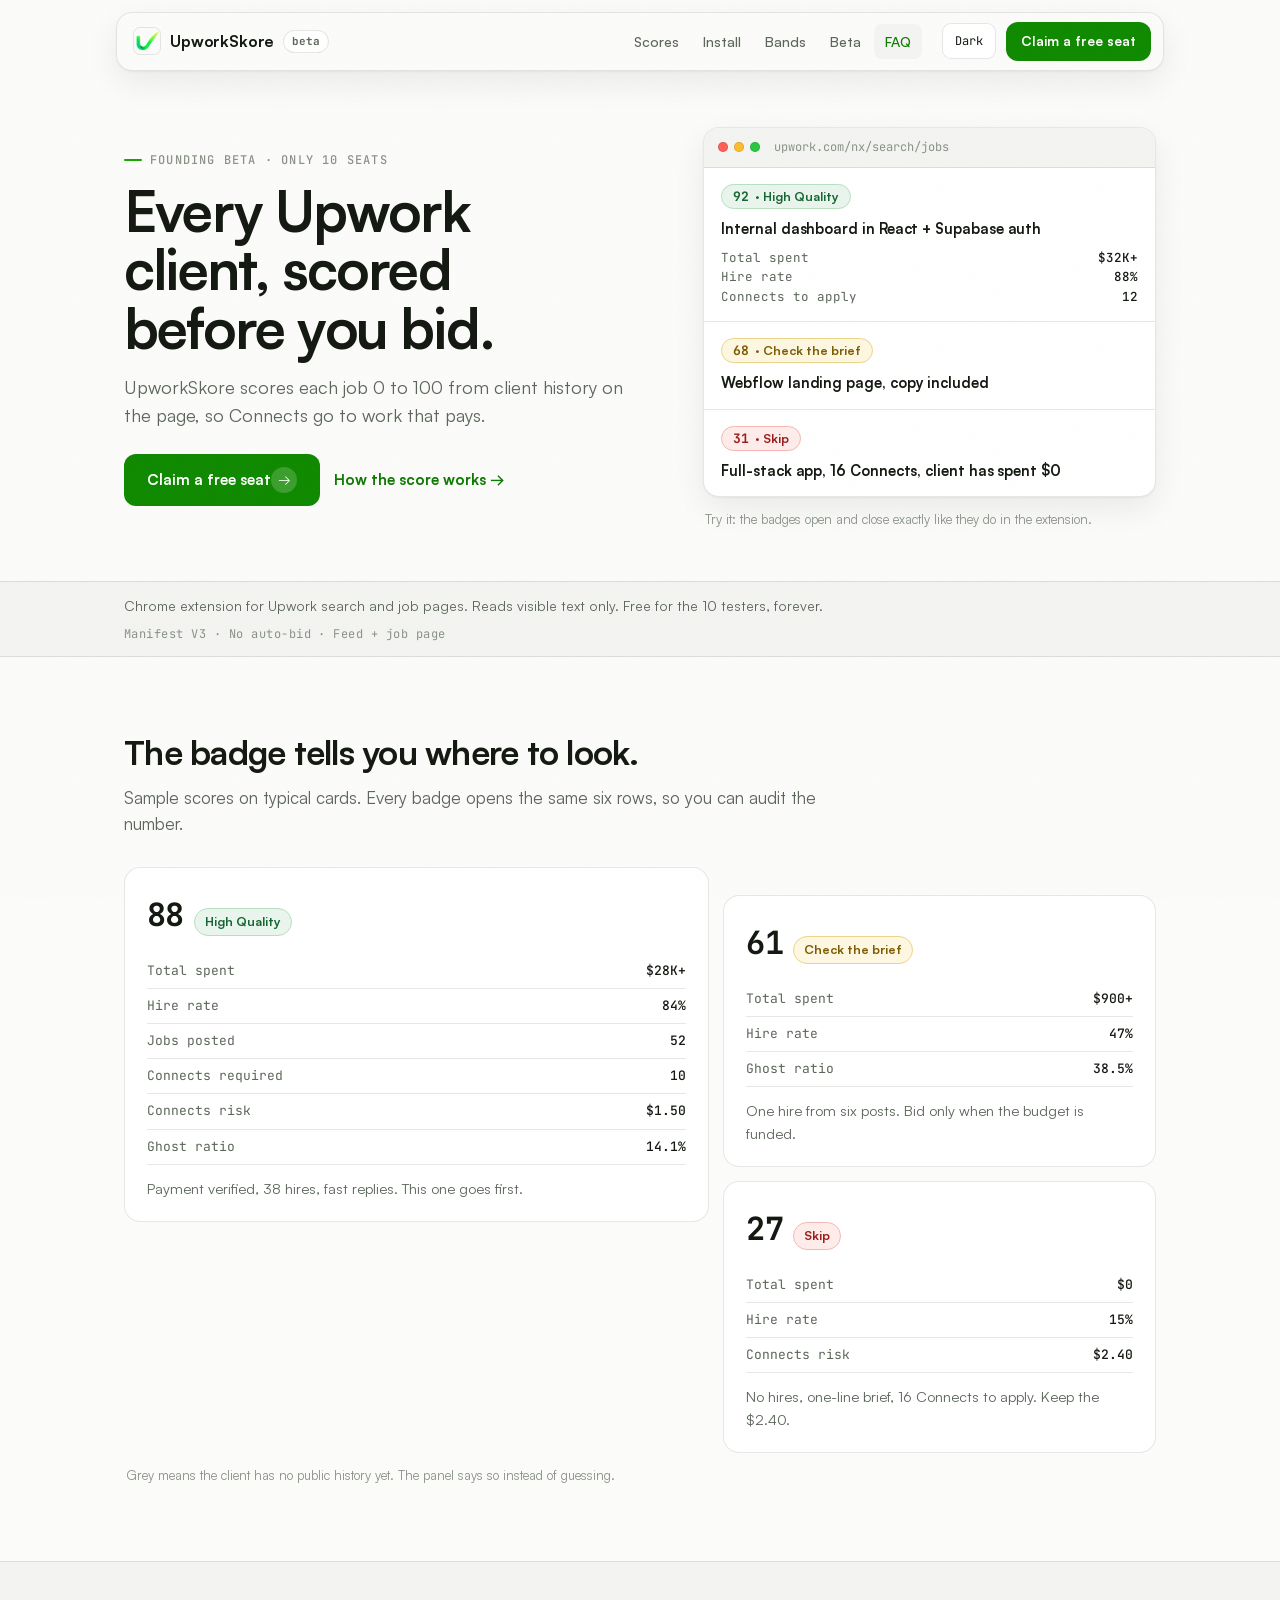
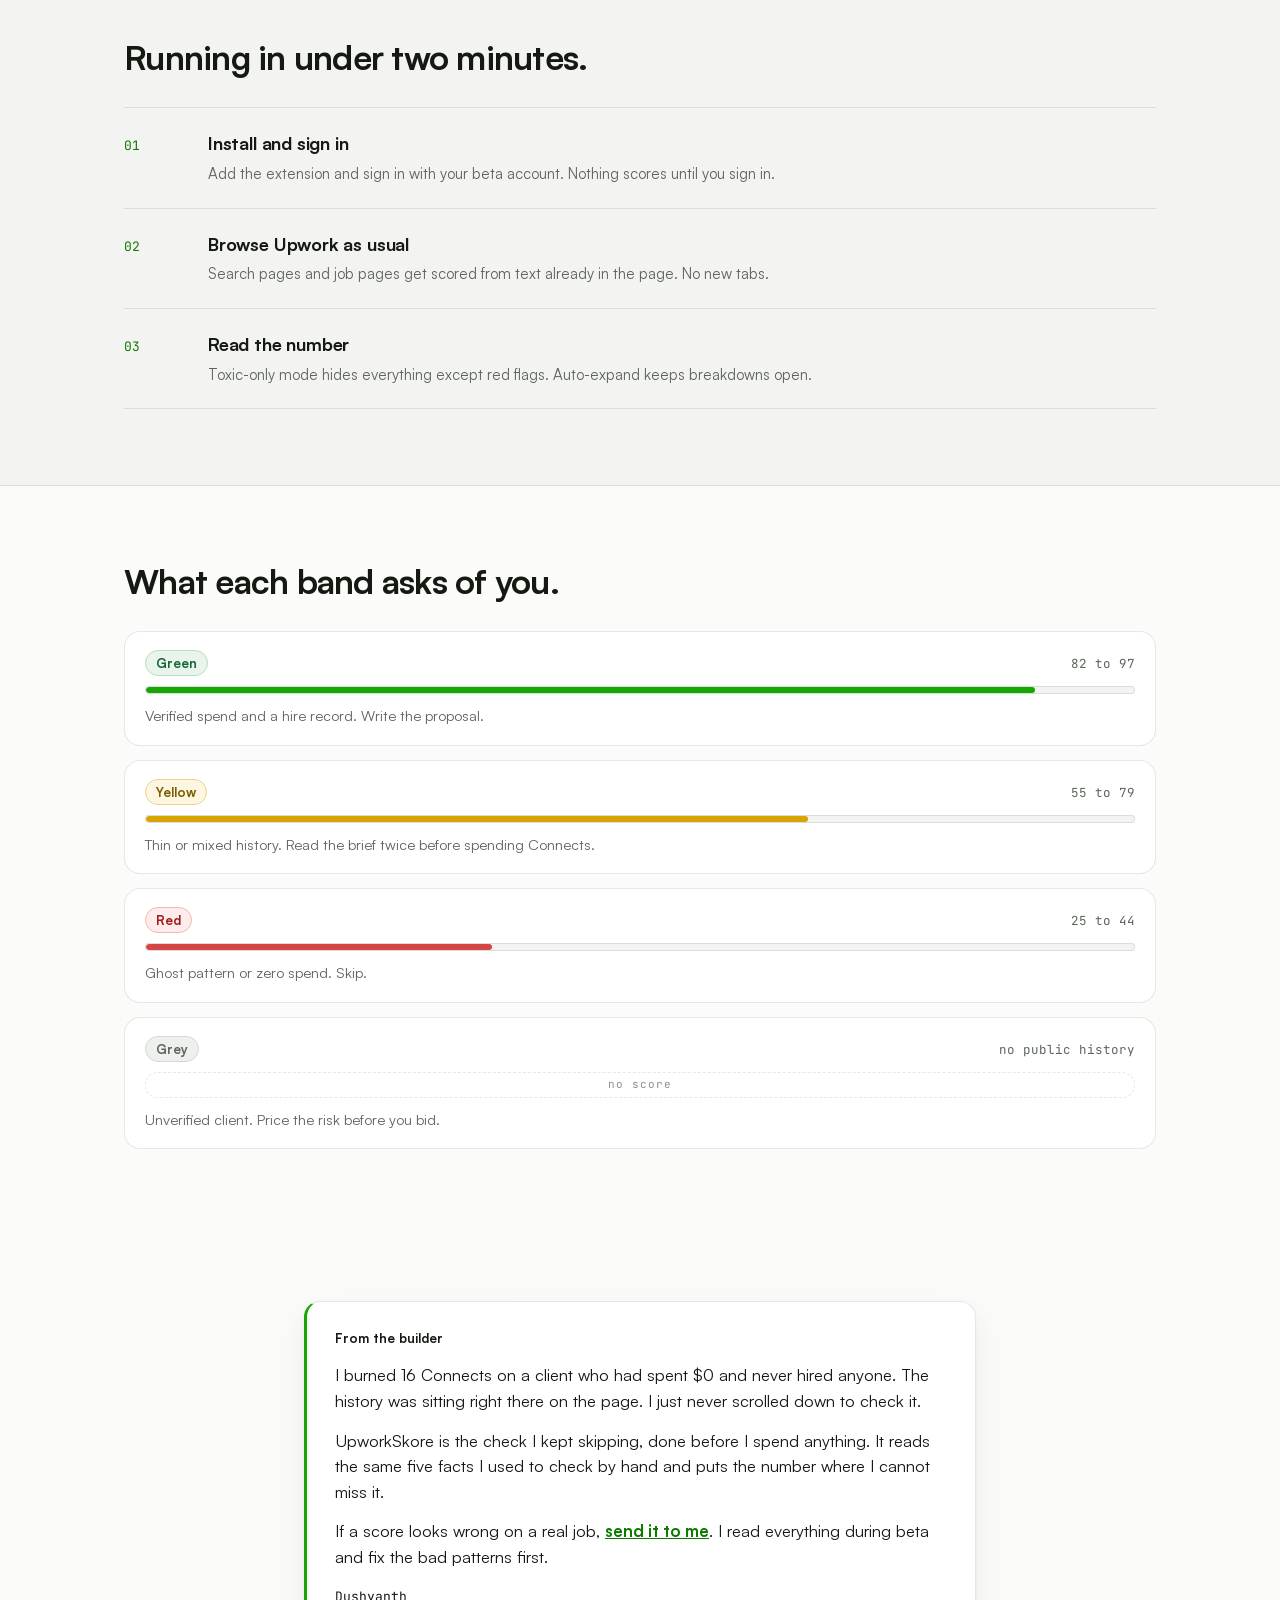
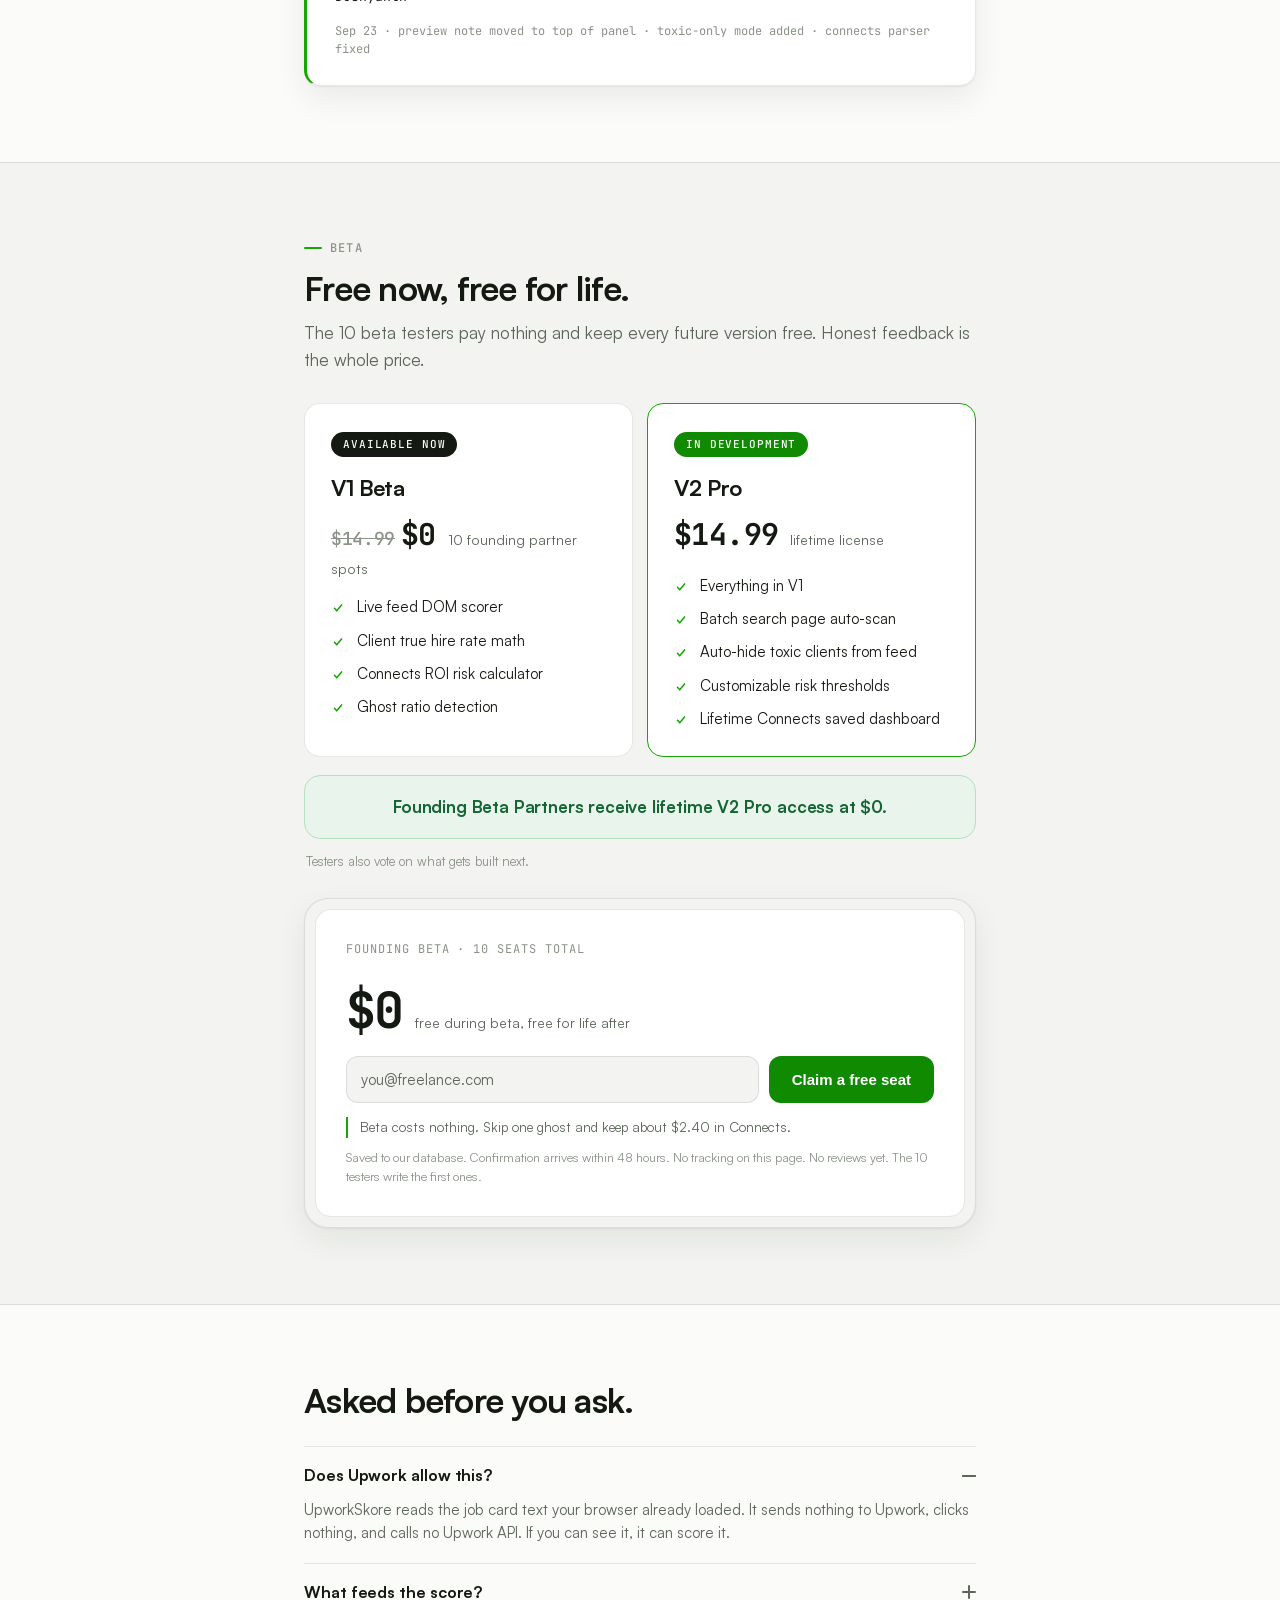
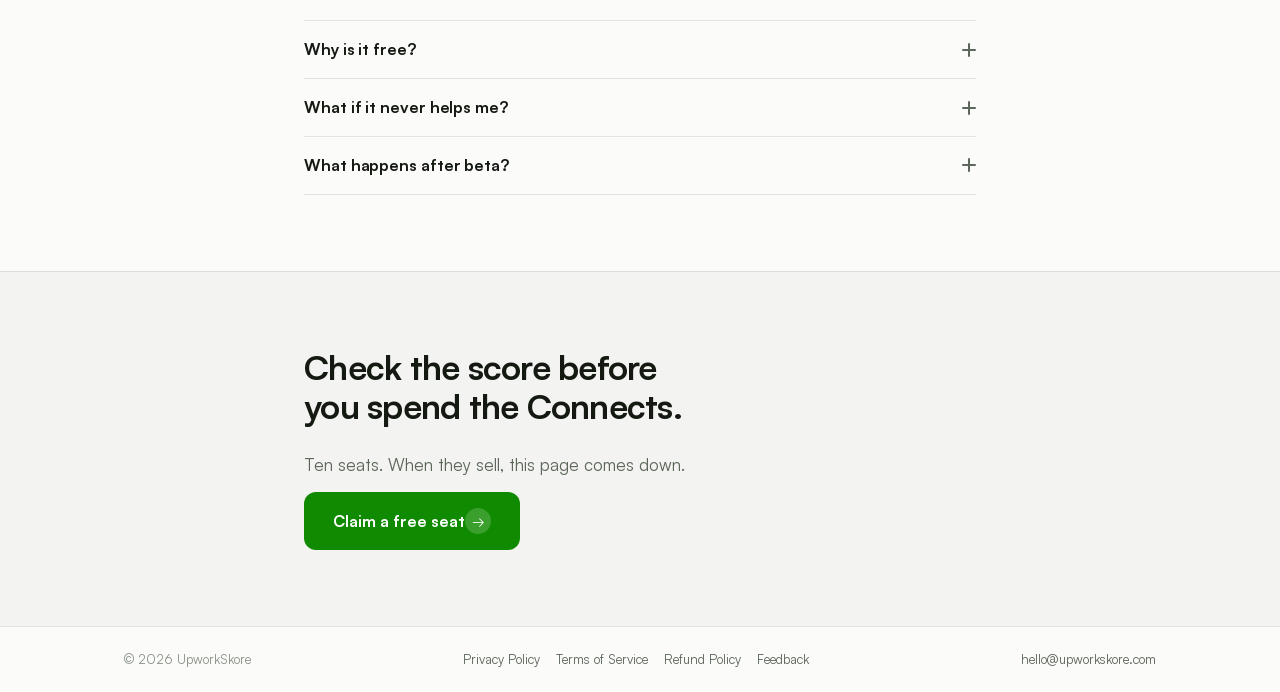
==== commit e0a297d2: "Live seat counter from D1 with honest static fallback" ====
--- a/index.html
+++ b/index.html
@@ -54,7 +54,7 @@
     <section class="hero" id="top">
       <div class="hero-inner">
         <div class="hero-copy">
-          <p class="eyebrow mono">Founding beta · <span id="spotsLeft">7 of 10 seats open</span></p>
+          <p class="eyebrow mono">Founding beta · <span id="spotsLeft">Only 10 seats</span></p>
           <h1>Every Upwork client, scored before you bid.</h1>
           <p class="lede">UpworkSkore scores each job 0 to 100 from client history on the page, so Connects go to work that pays.</p>
           <div class="cta-row">
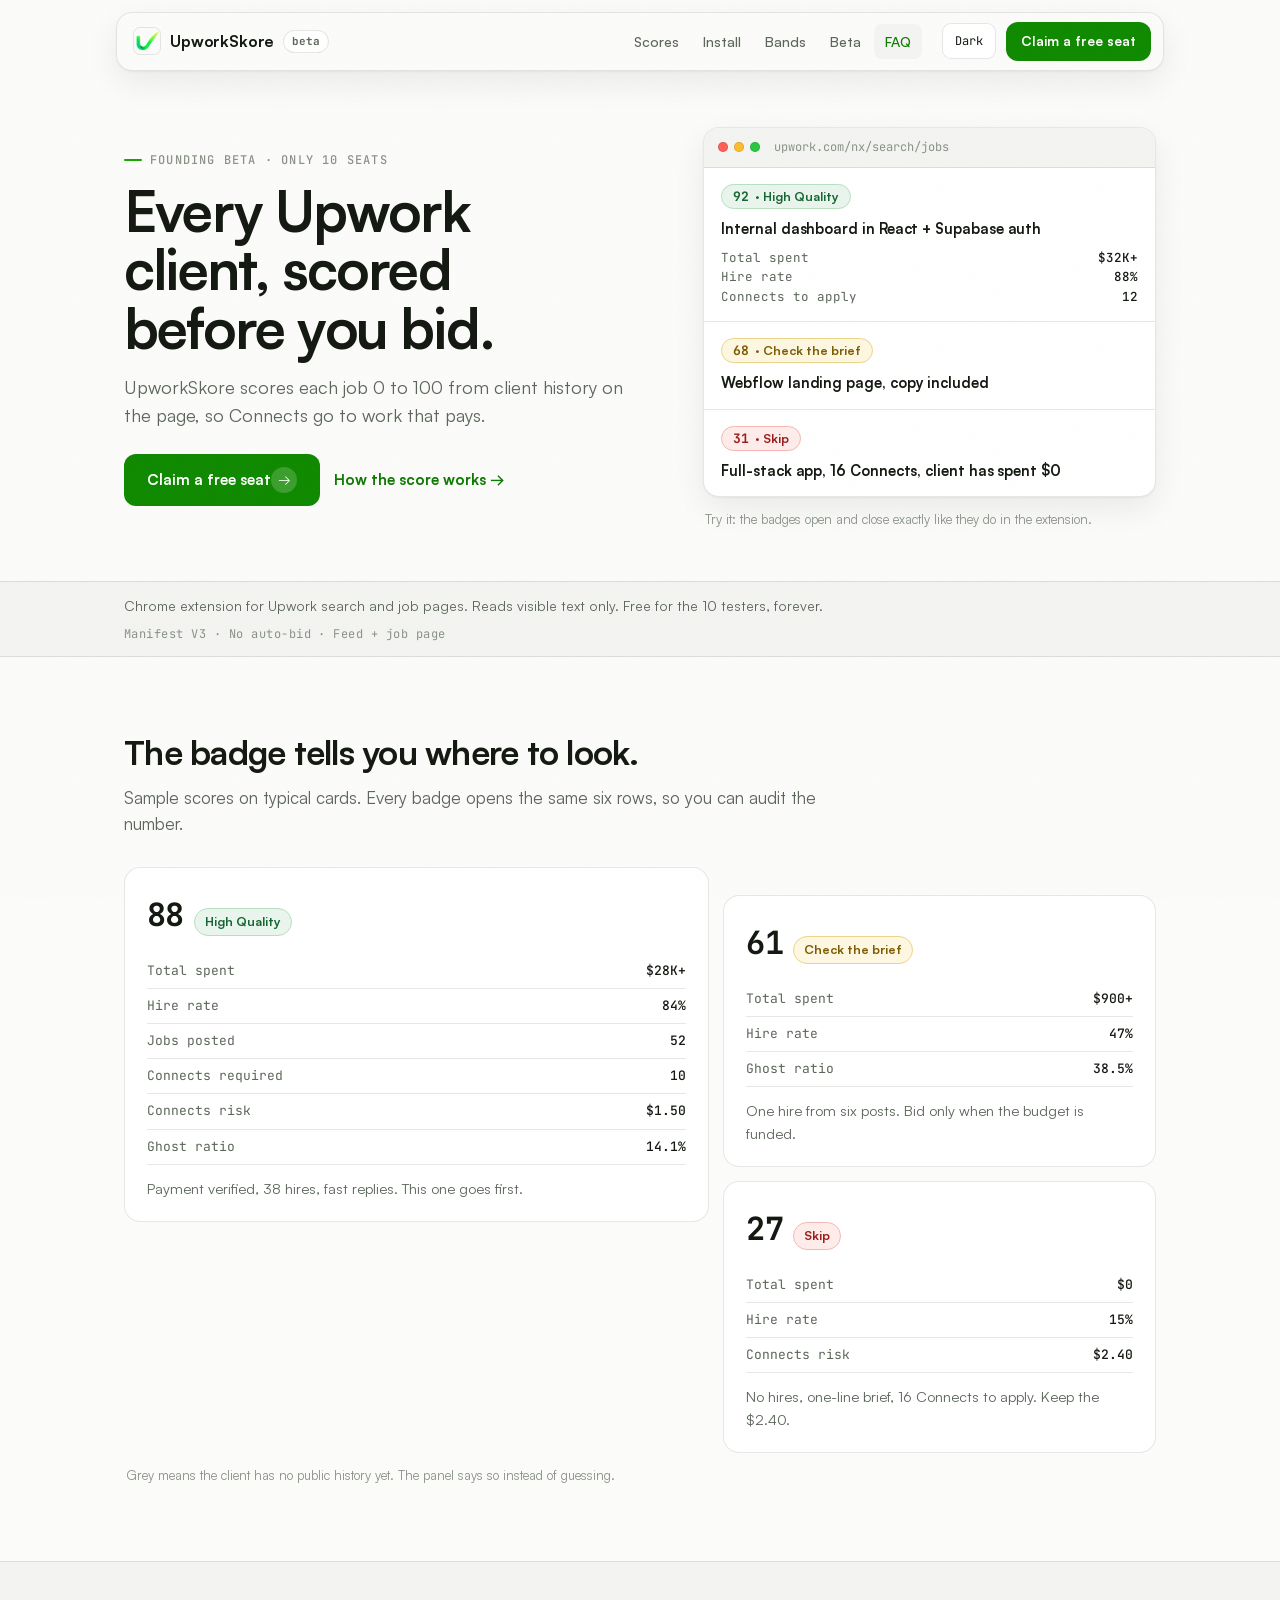
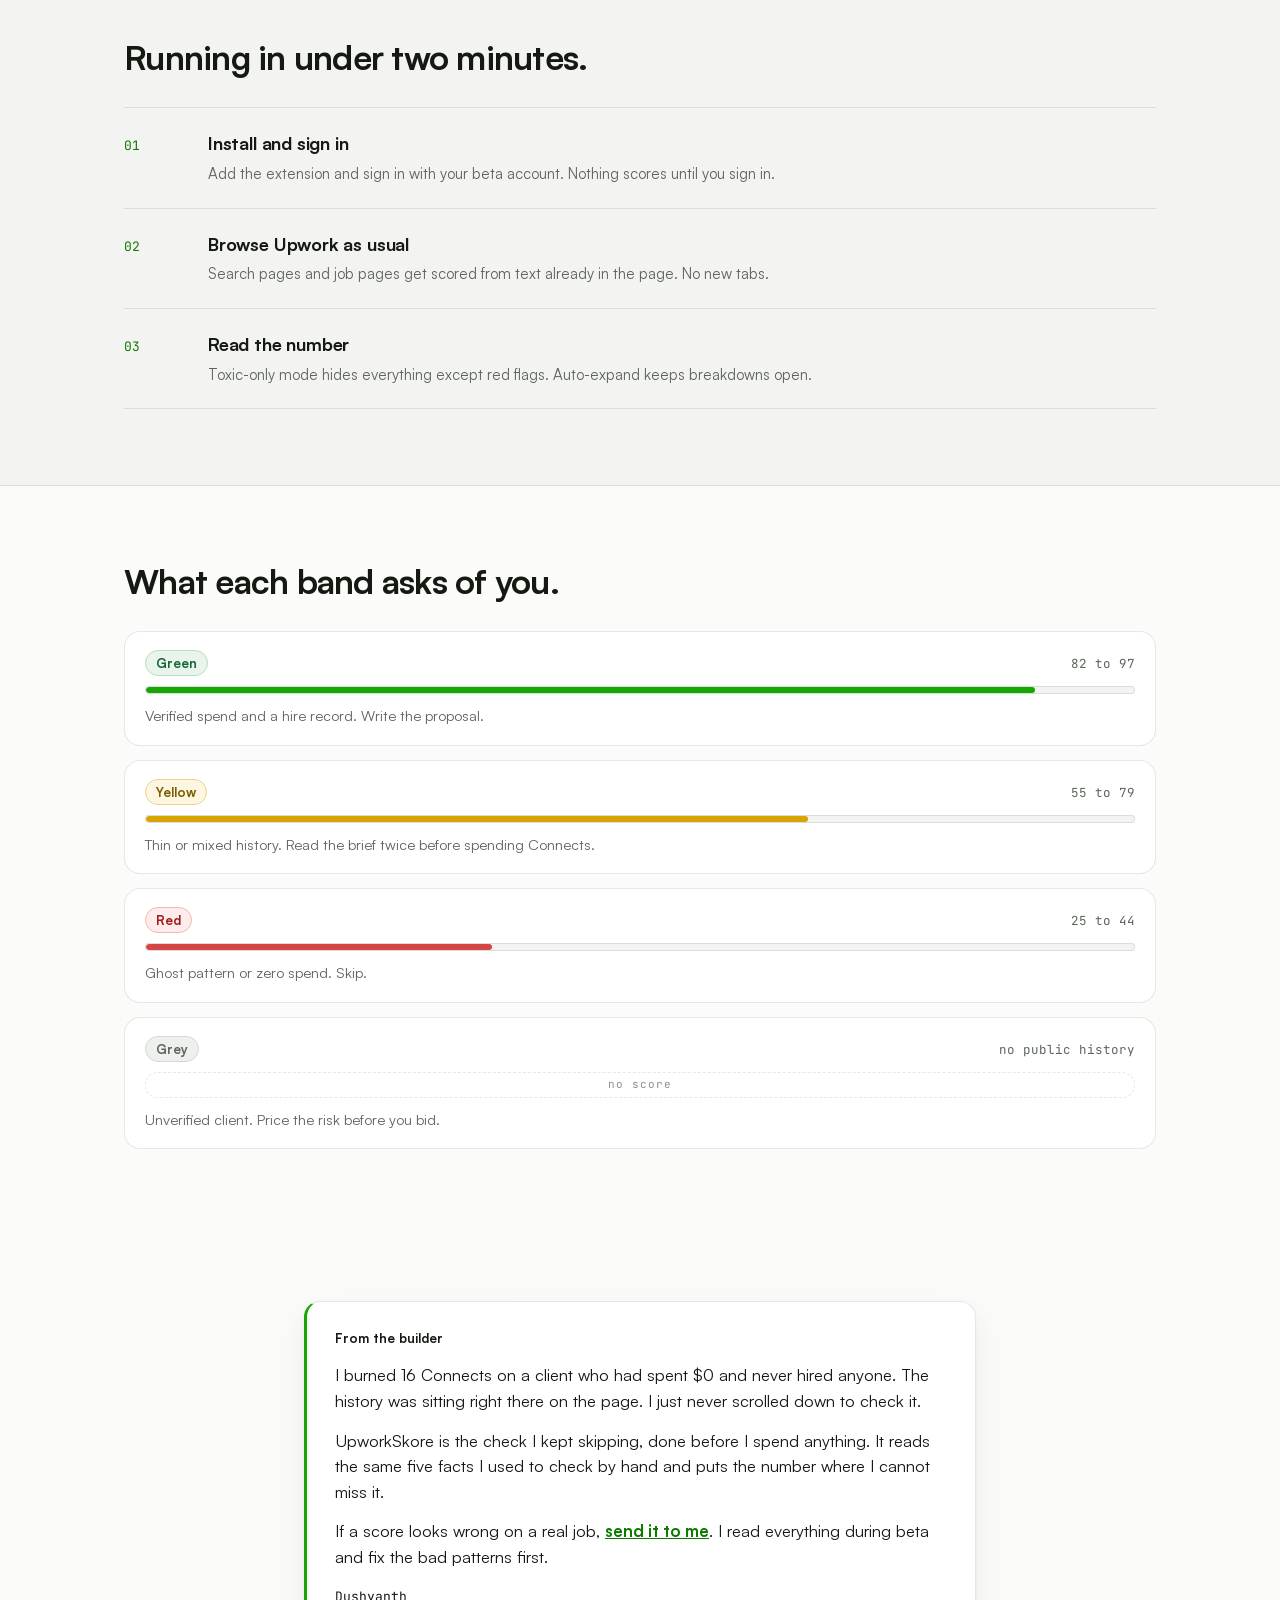
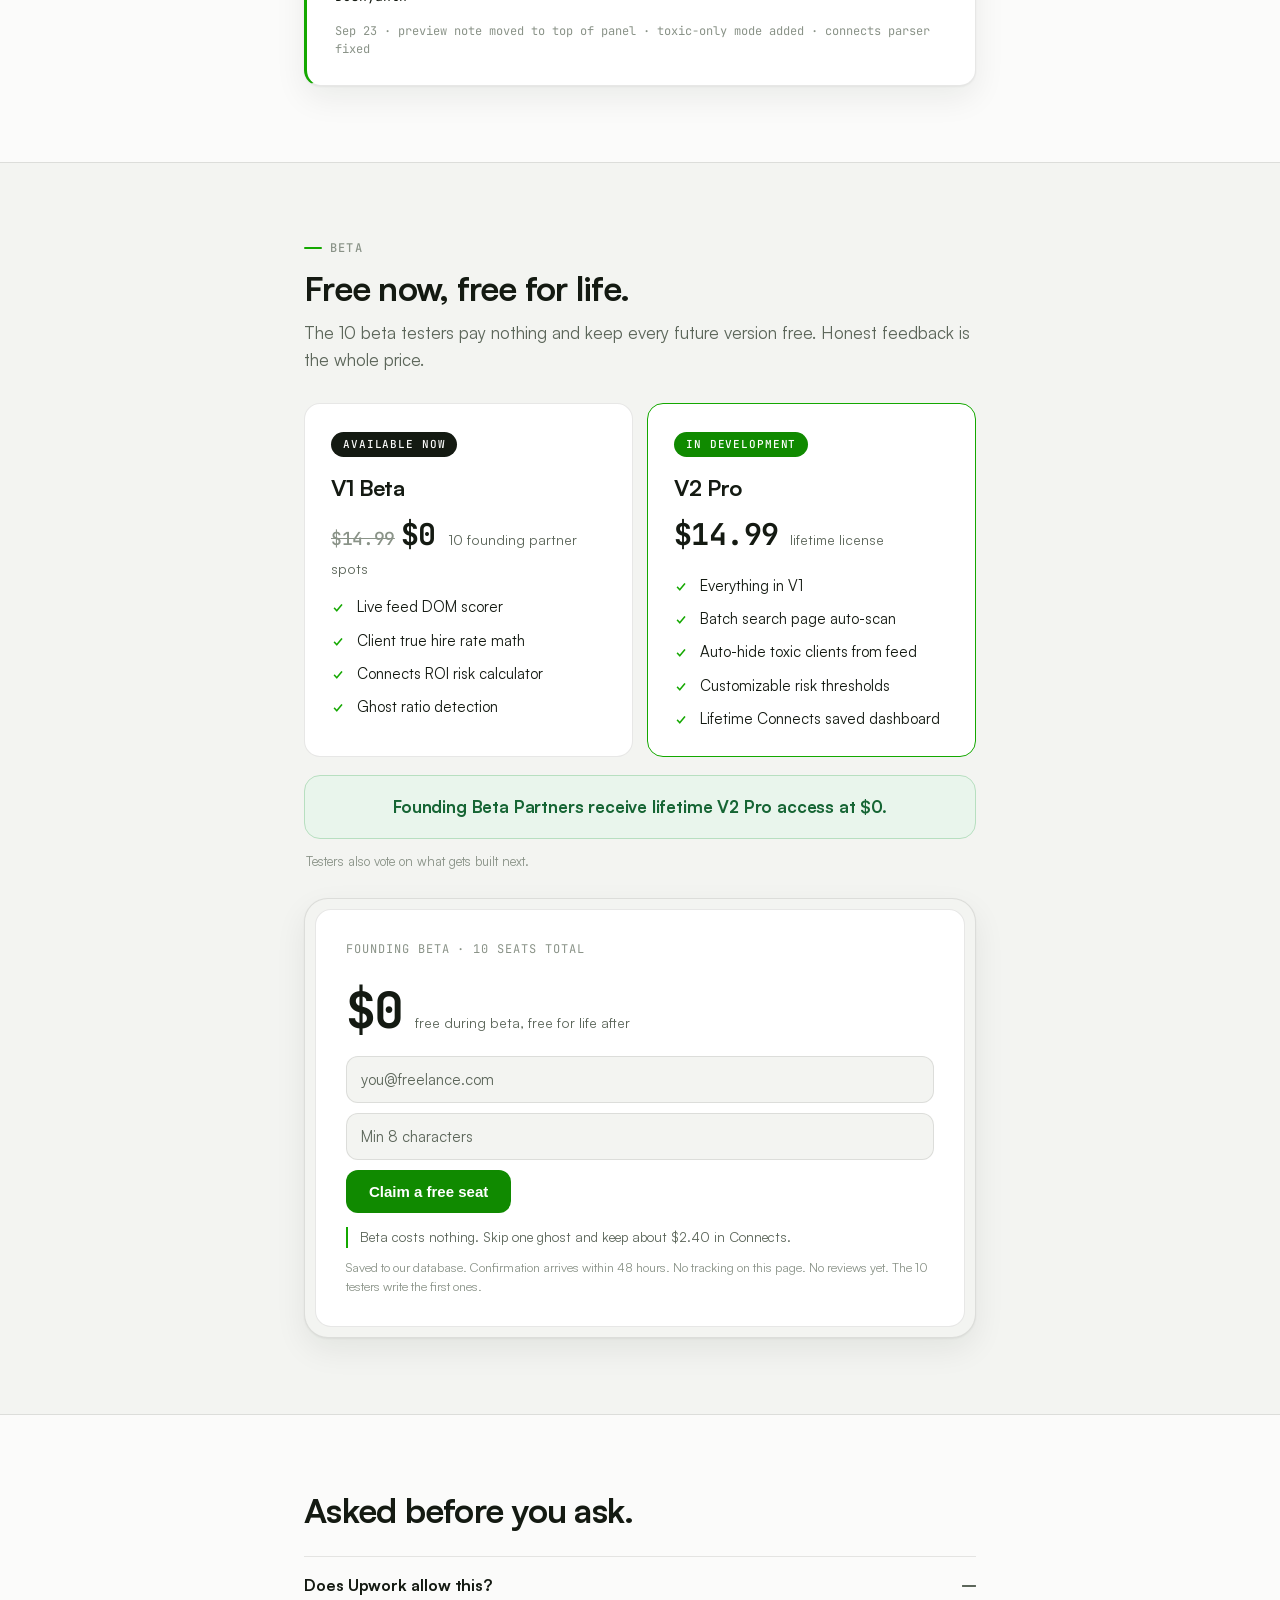
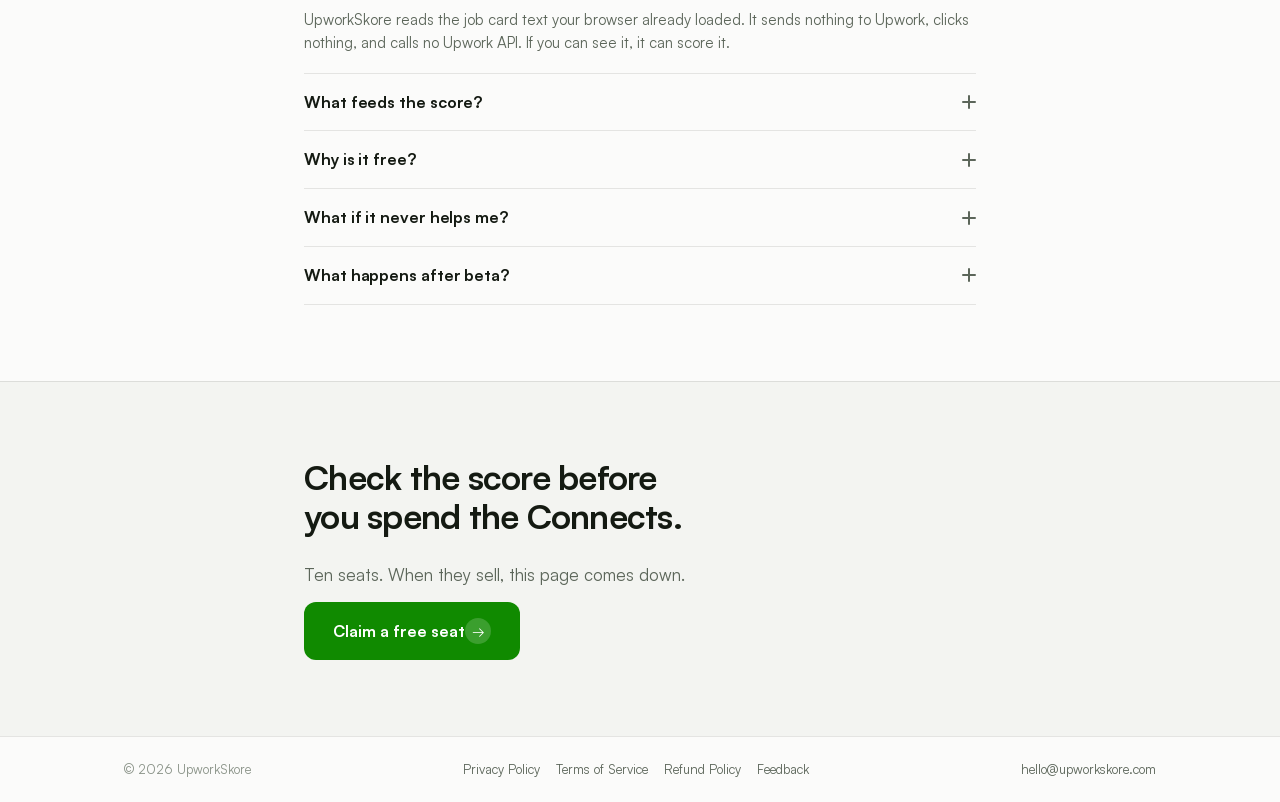
==== commit fe5a1a4c: "Email+password auth: hash storage, D1 sign-in, forms updated" ====
--- a/index.html
+++ b/index.html
@@ -233,6 +233,8 @@
           <form id="betaForm" class="beta-form" novalidate>
             <label class="sr" for="betaEmail">Email for your beta invite</label>
             <input id="betaEmail" name="email" type="email" placeholder="you@freelance.com" autocomplete="email" required />
+            <label class="sr" for="betaPassword">Password for extension sign-in</label>
+            <input id="betaPassword" name="password" type="password" placeholder="Min 8 characters" autocomplete="new-password" minlength="8" required />
             <input class="hp" name="_honey" type="text" tabindex="-1" autocomplete="off" aria-hidden="true" />
             <button class="btn btn-primary" type="submit">Claim a free seat</button>
           </form>
--- a/styles.css
+++ b/styles.css
@@ -331,7 +331,8 @@
 .price { font-size: 50px; font-weight: 700; letter-spacing: -0.032em; }
 .per { color: var(--muted); font-size: 14px; }
 
-.beta-form { display: flex; gap: 10px; }
+.beta-form { display: flex; gap: 10px; flex-wrap: wrap; }
+.beta-form #betaPassword { flex: 1 1 100%; }
 .beta-form input {
   flex: 1; padding: 12px 14px; border-radius: 12px;
   border: 1px solid var(--hairline); background: var(--surface); color: var(--ink); font-size: 15px; font-family: inherit;
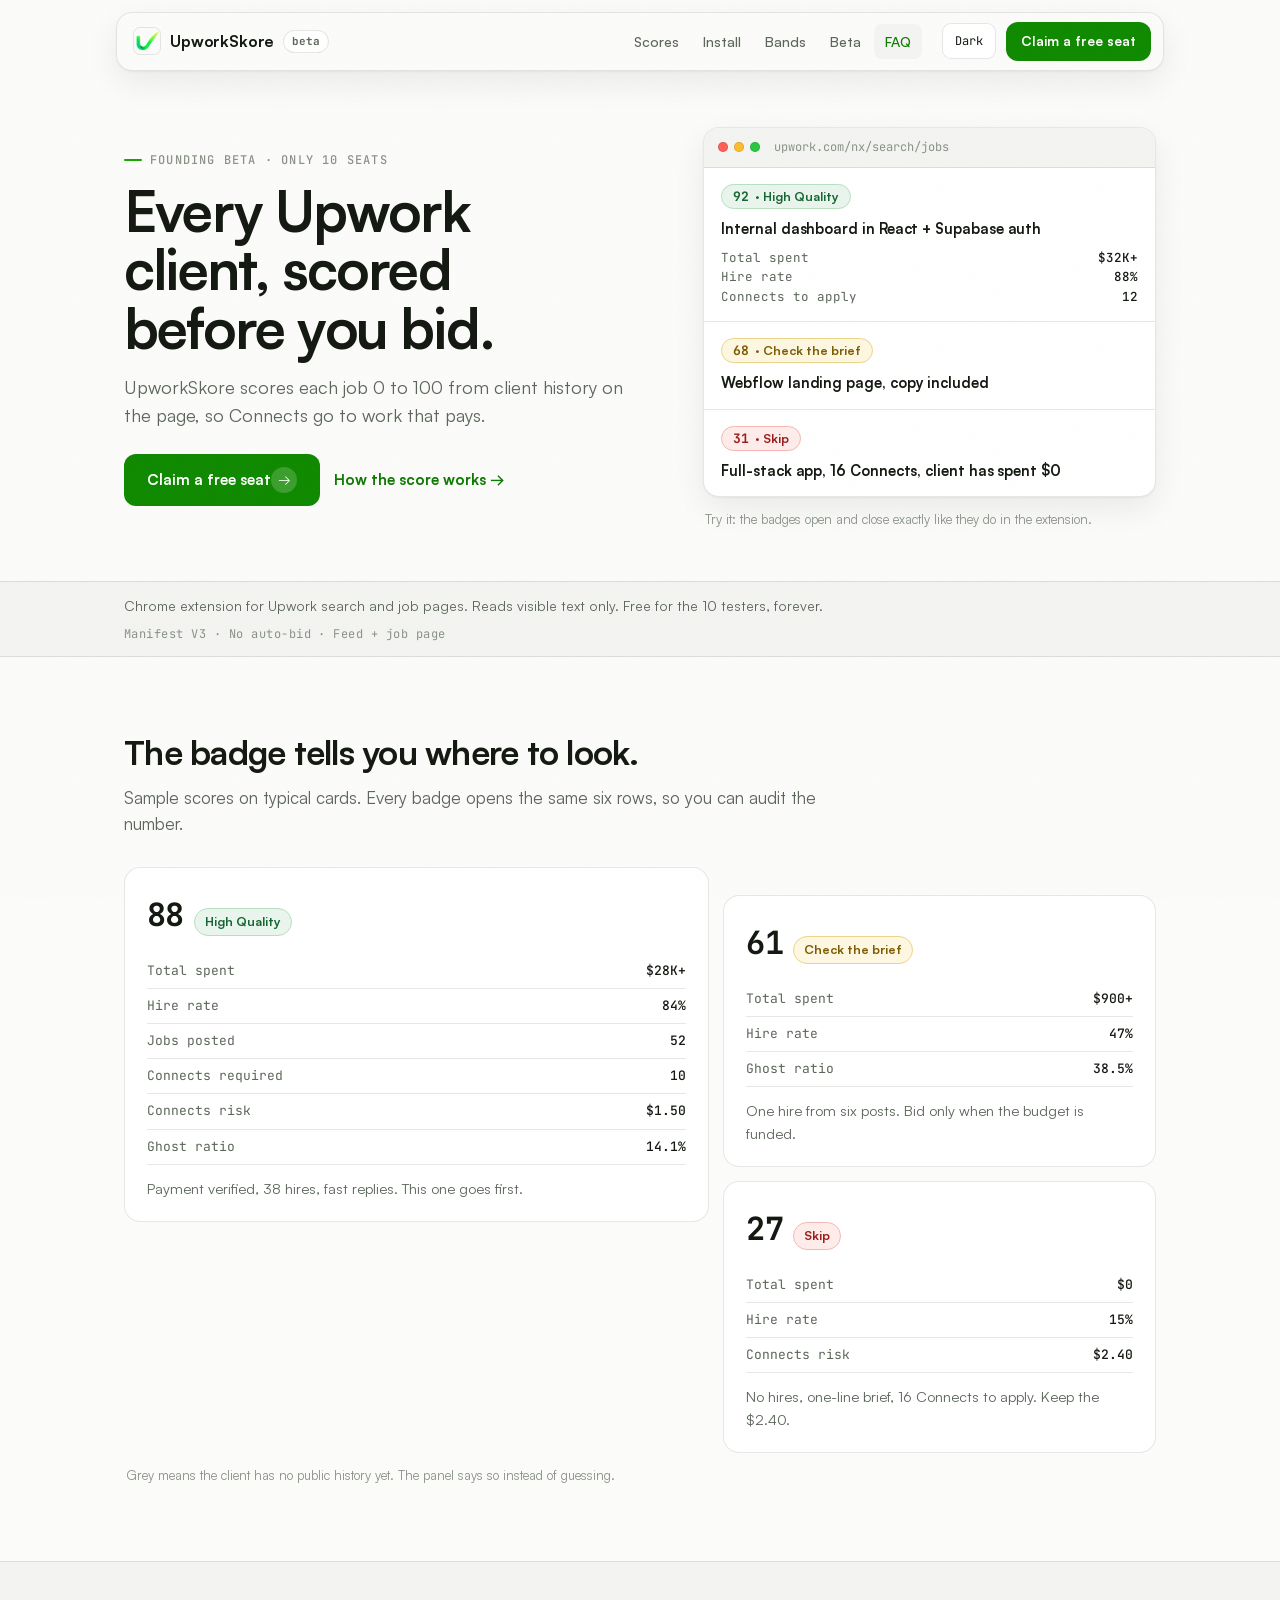
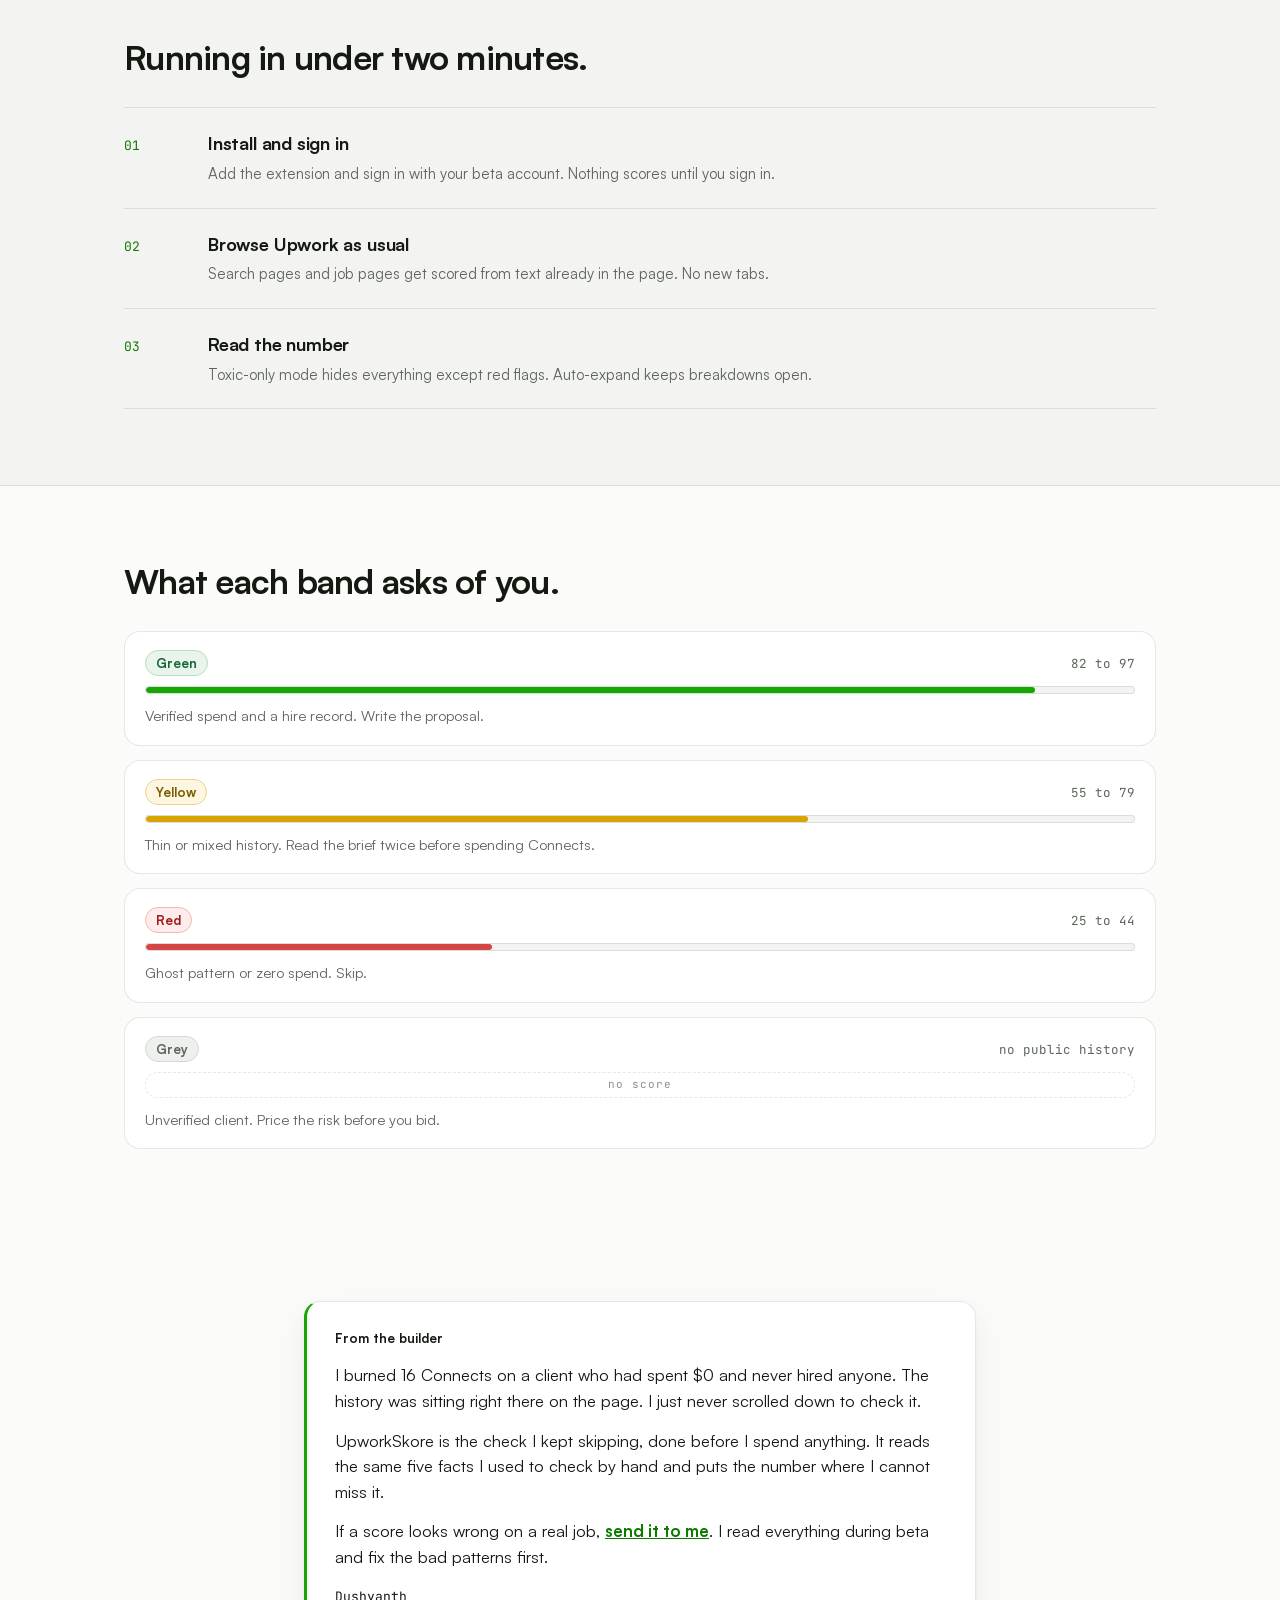
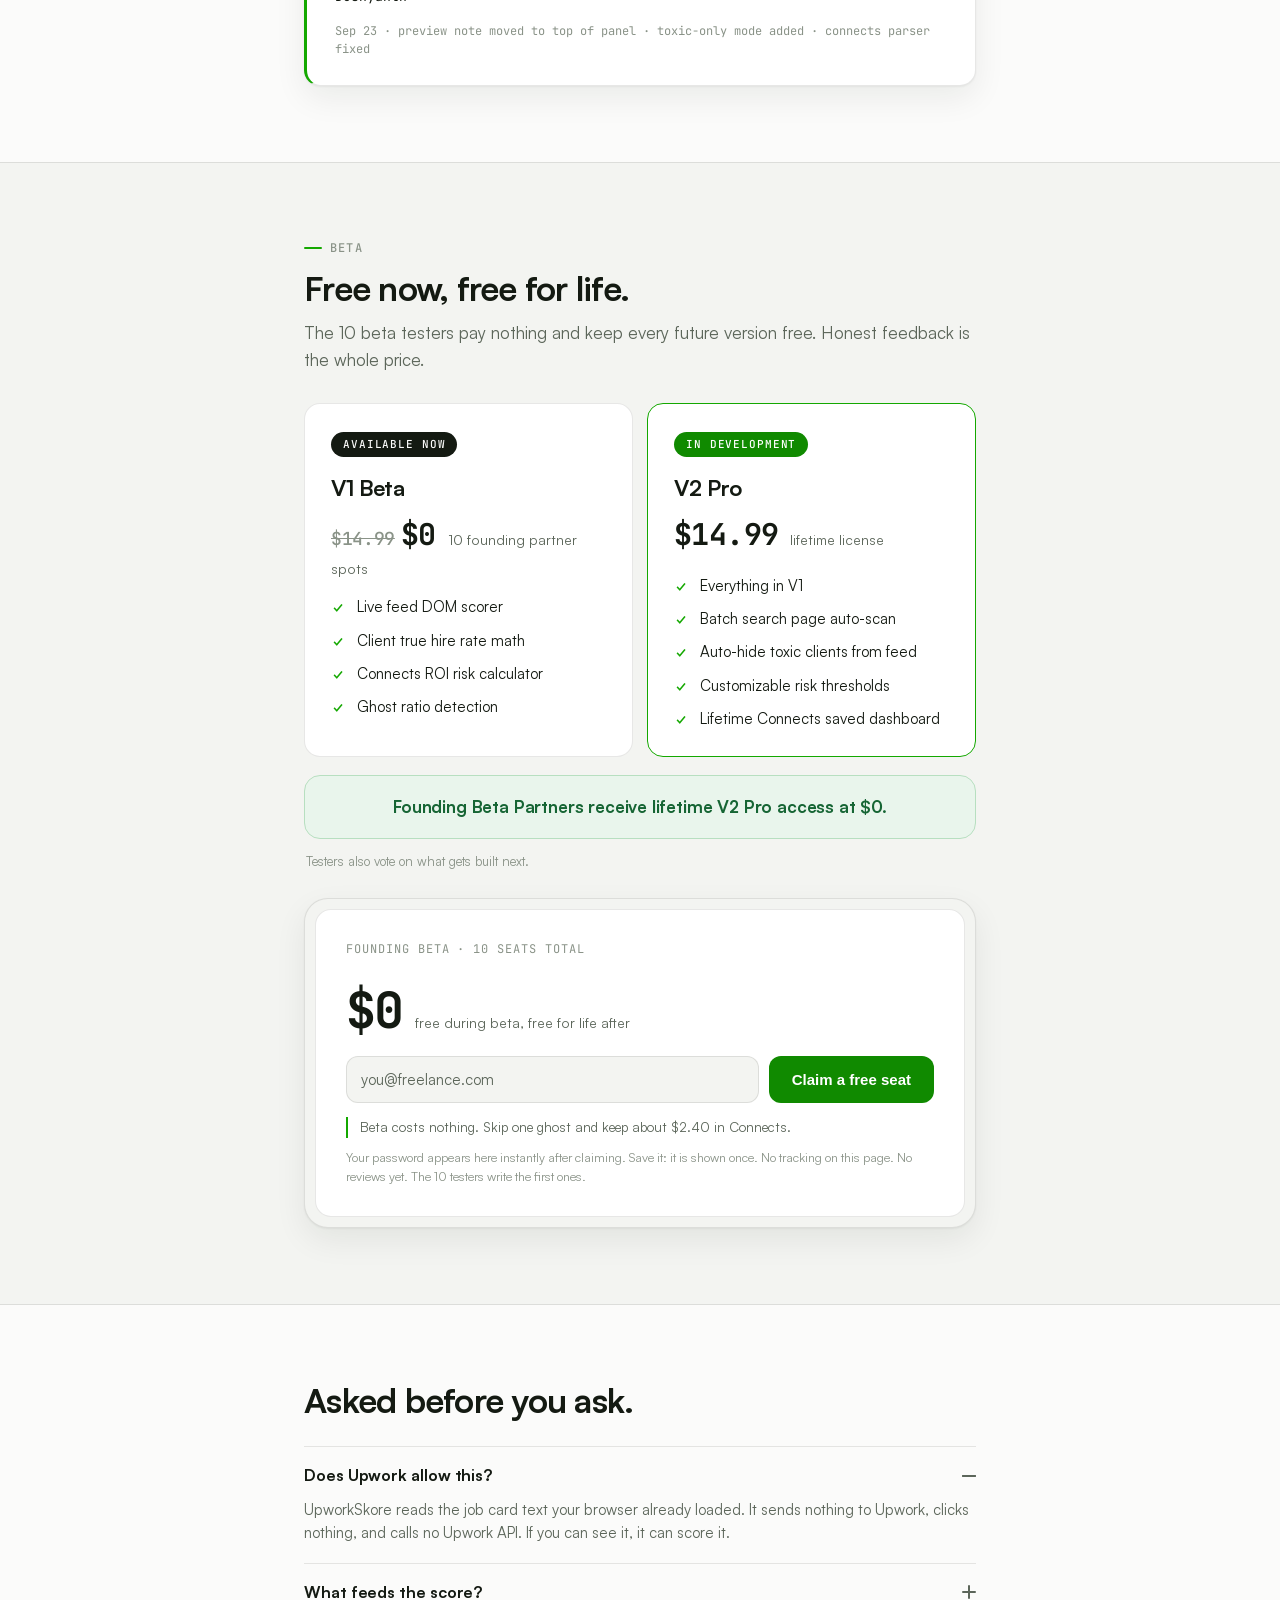
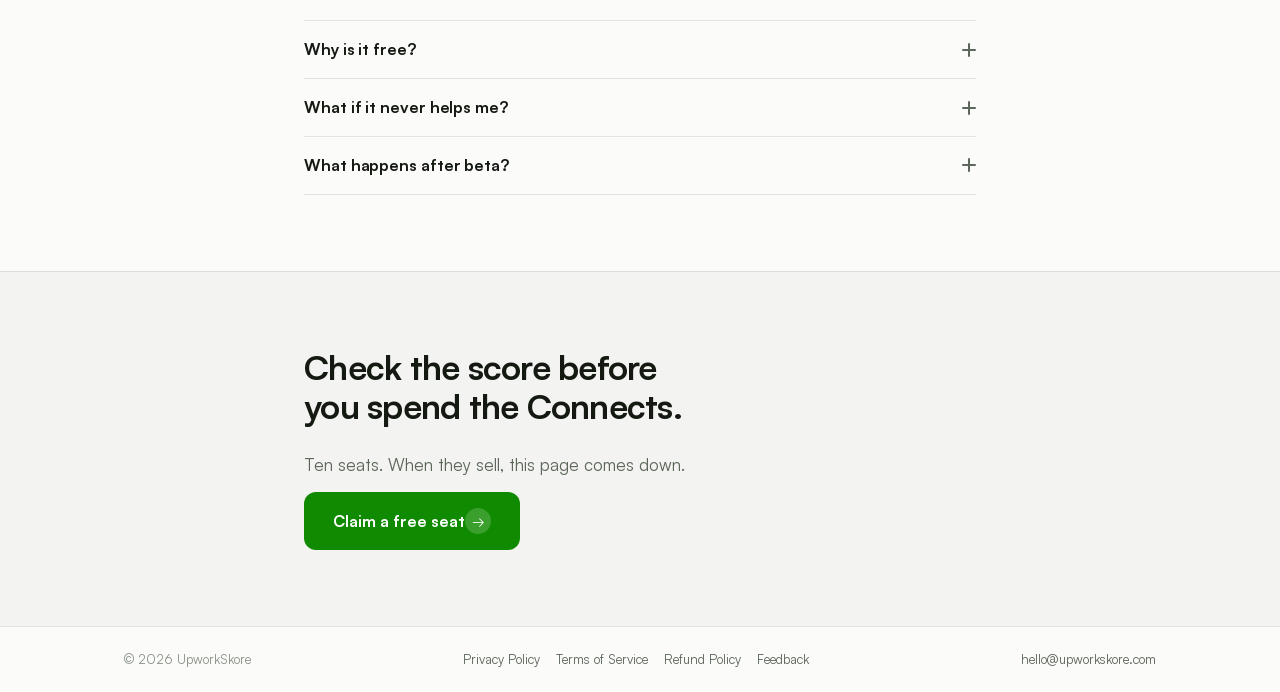
==== commit 40da69e6: "Generated credentials, password change endpoint, privacy wording" ====
--- a/index.html
+++ b/index.html
@@ -233,13 +233,11 @@
           <form id="betaForm" class="beta-form" novalidate>
             <label class="sr" for="betaEmail">Email for your beta invite</label>
             <input id="betaEmail" name="email" type="email" placeholder="you@freelance.com" autocomplete="email" required />
-            <label class="sr" for="betaPassword">Password for extension sign-in</label>
-            <input id="betaPassword" name="password" type="password" placeholder="Min 8 characters" autocomplete="new-password" minlength="8" required />
             <input class="hp" name="_honey" type="text" tabindex="-1" autocomplete="off" aria-hidden="true" />
             <button class="btn btn-primary" type="submit">Claim a free seat</button>
           </form>
           <p class="form-note" id="betaNote" role="status" aria-live="polite">Beta costs nothing. Skip one ghost and keep about $2.40 in Connects.</p>
-          <p class="privacy">Saved to our database. Confirmation arrives within 48 hours. No tracking on this page. No reviews yet. The 10 testers write the first ones.</p>
+          <p class="privacy">Your password appears here instantly after claiming. Save it: it is shown once. No tracking on this page. No reviews yet. The 10 testers write the first ones.</p>
         </div></div>
       </div>
     </section>
--- a/styles.css
+++ b/styles.css
@@ -331,8 +331,8 @@
 .price { font-size: 50px; font-weight: 700; letter-spacing: -0.032em; }
 .per { color: var(--muted); font-size: 14px; }
 
-.beta-form { display: flex; gap: 10px; flex-wrap: wrap; }
-.beta-form #betaPassword { flex: 1 1 100%; }
+.beta-form { display: flex; gap: 10px; }
+.cred { font-family: var(--mono); font-weight: 700; letter-spacing: 0.04em; }
 .beta-form input {
   flex: 1; padding: 12px 14px; border-radius: 12px;
   border: 1px solid var(--hairline); background: var(--surface); color: var(--ink); font-size: 15px; font-family: inherit;
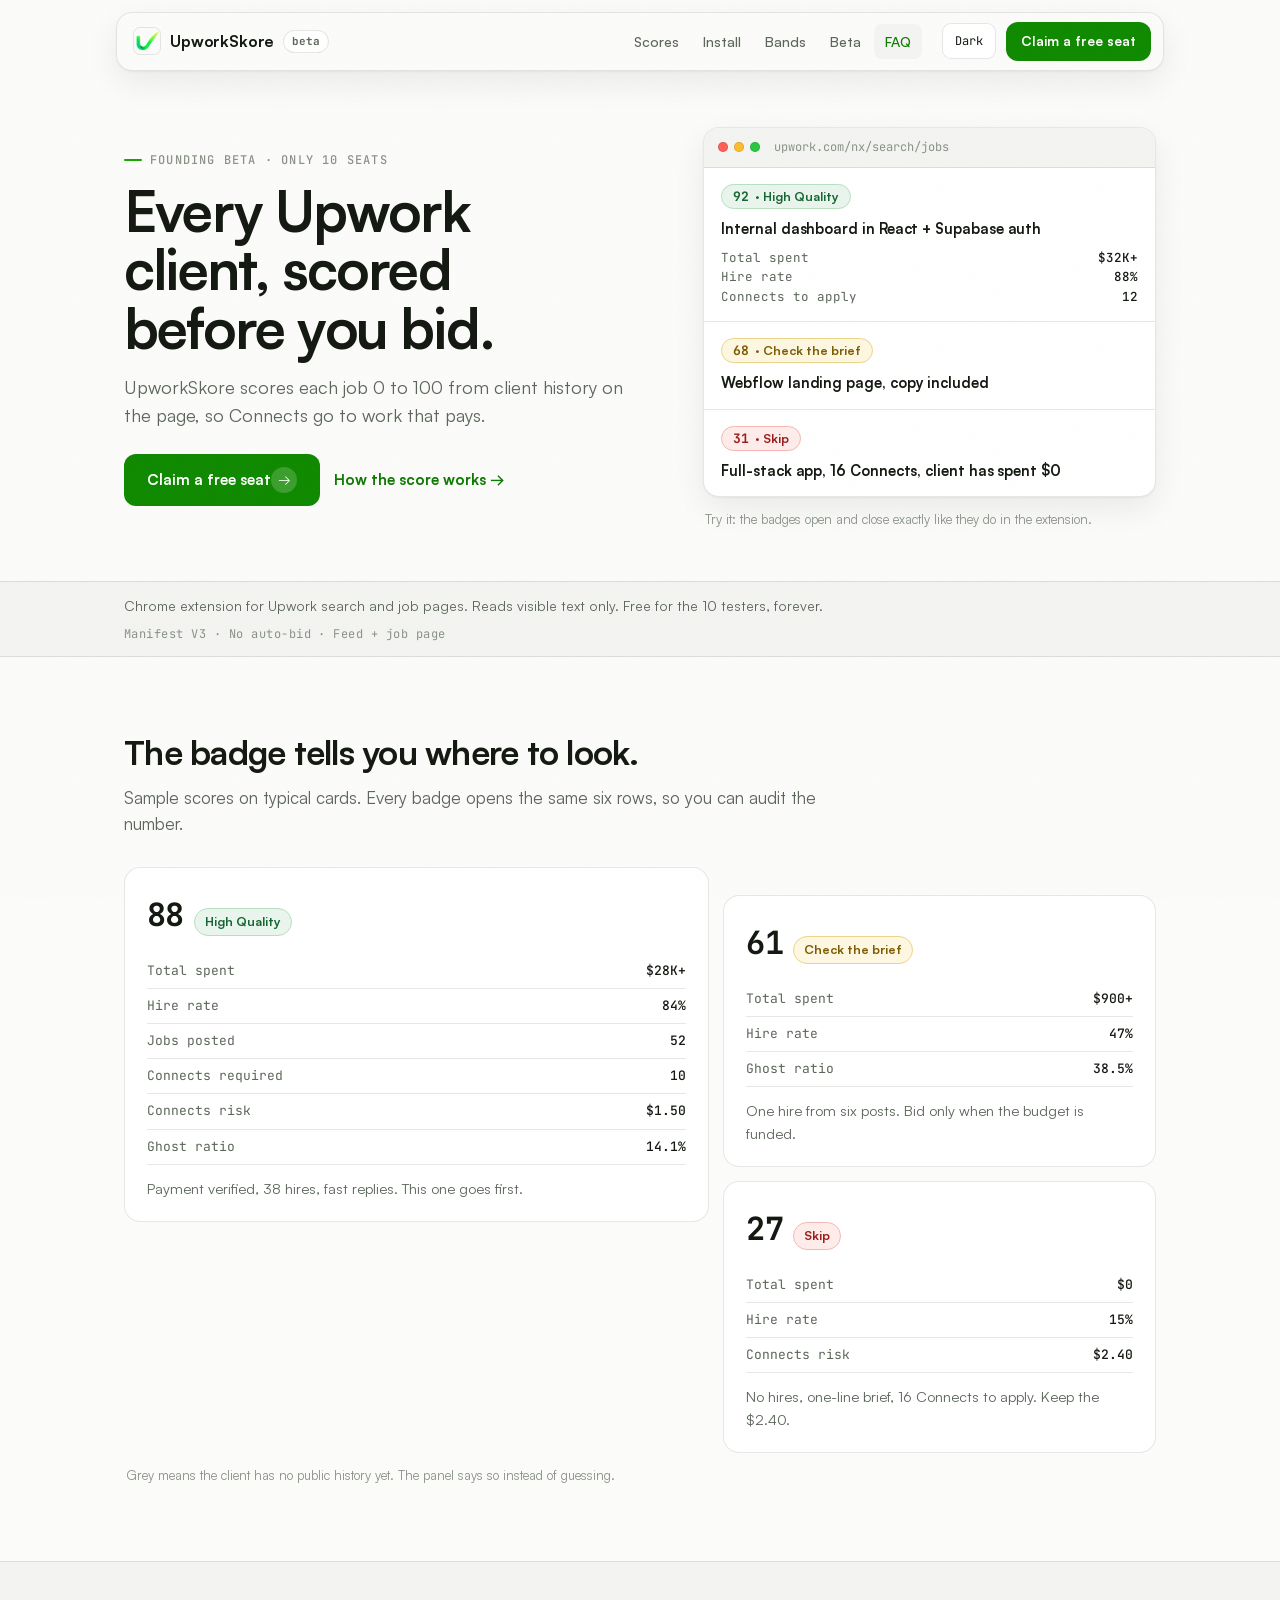
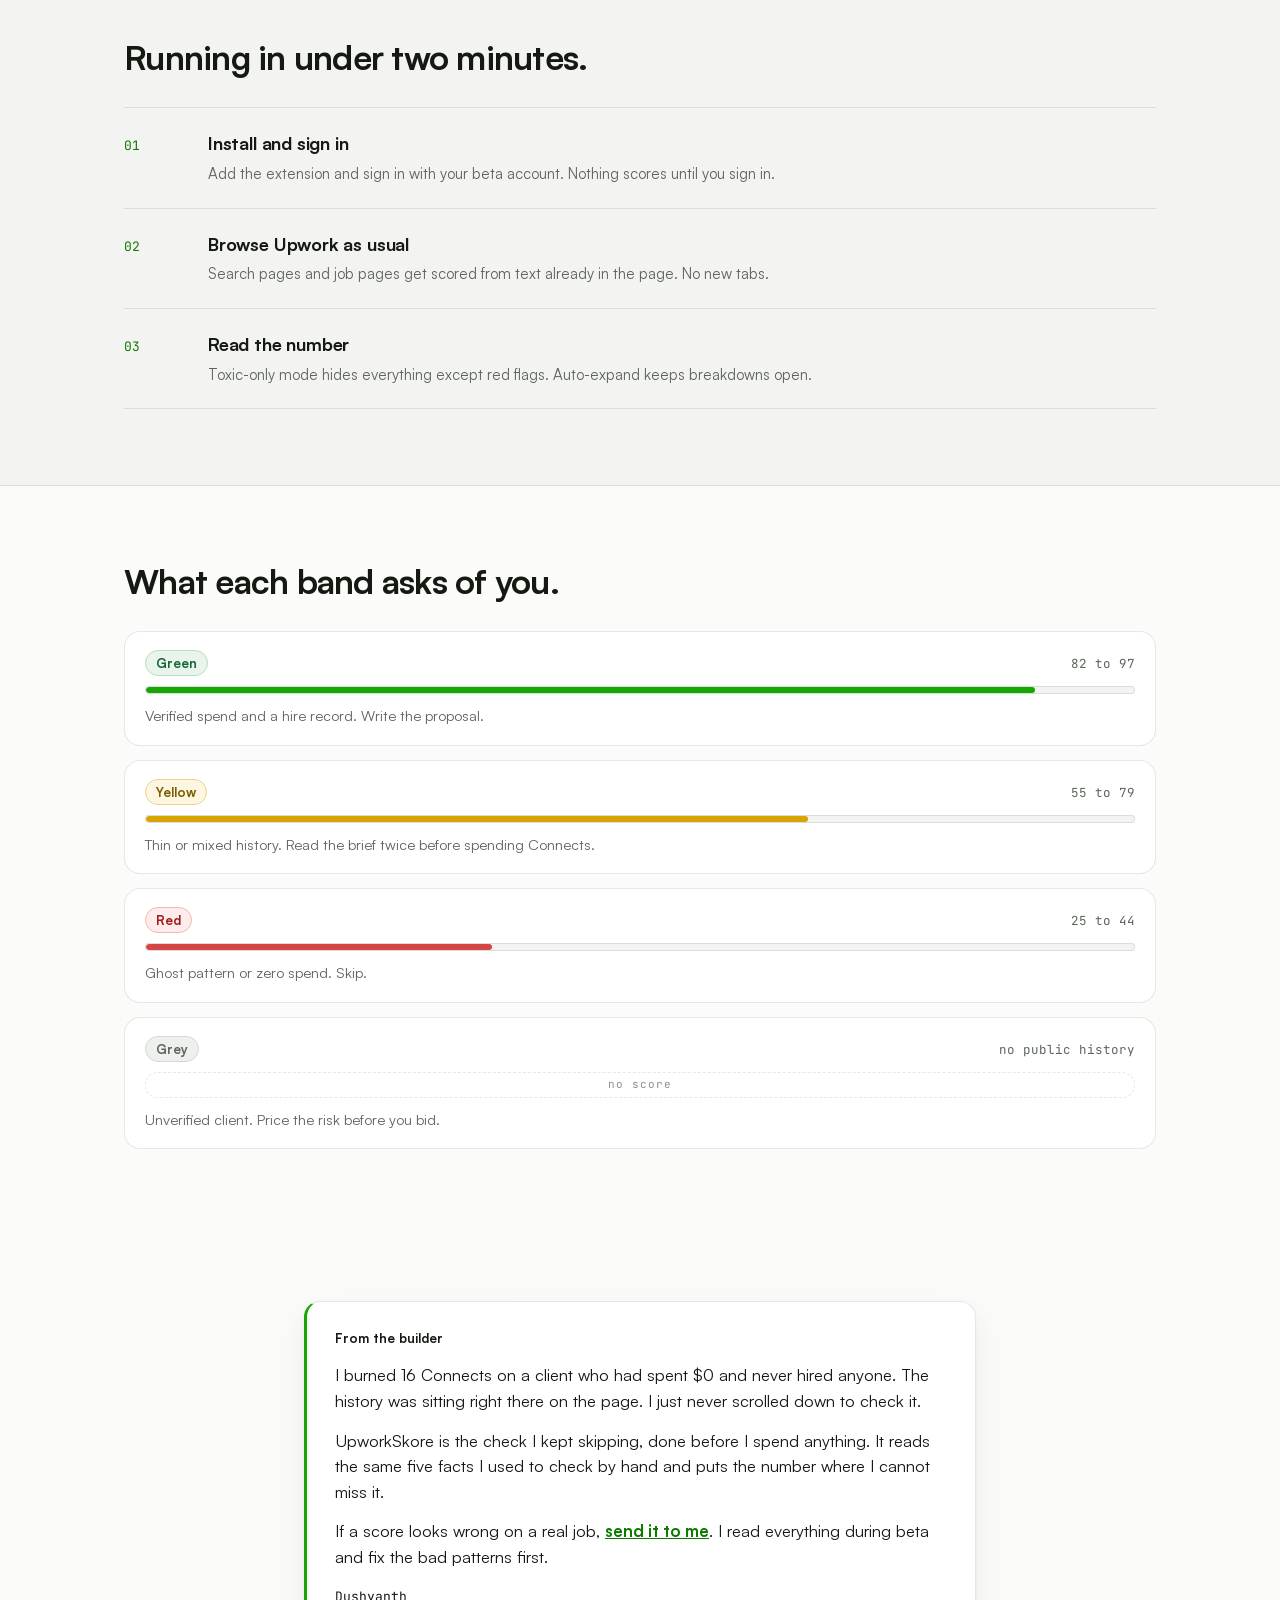
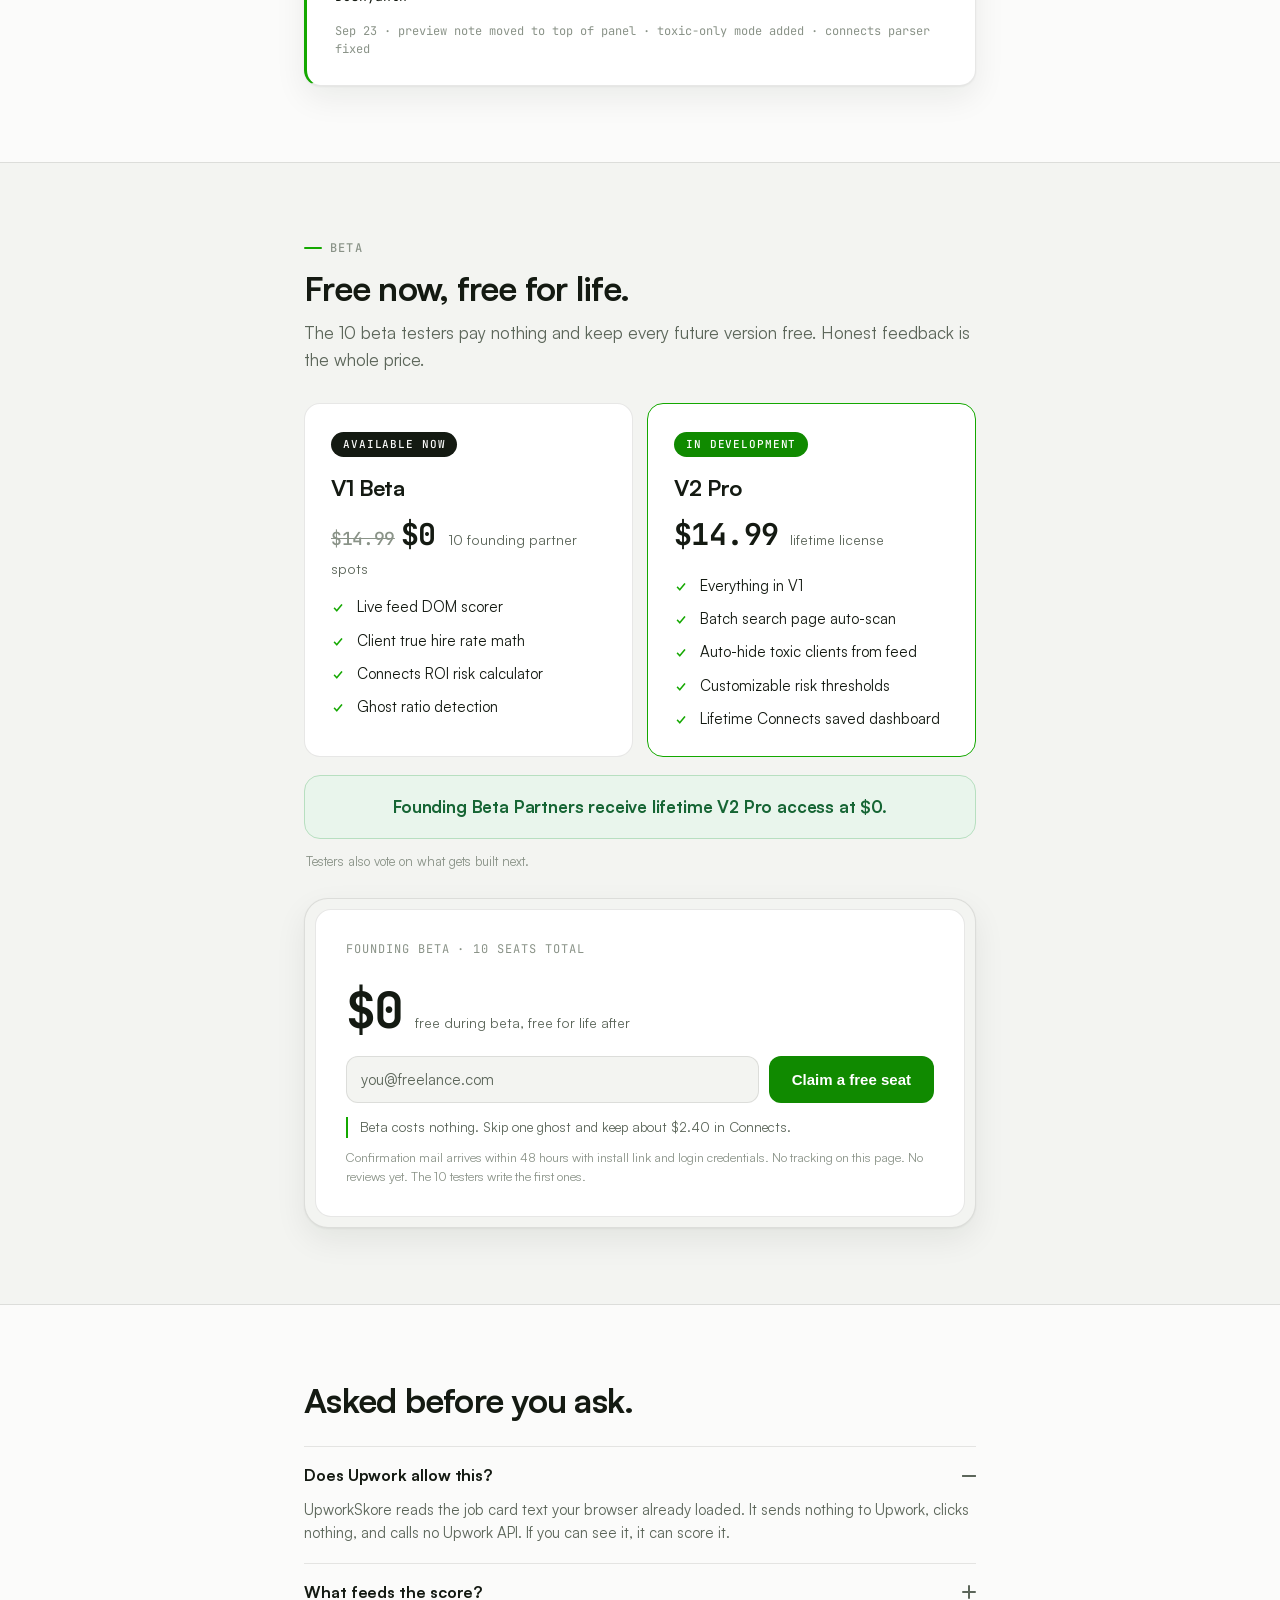
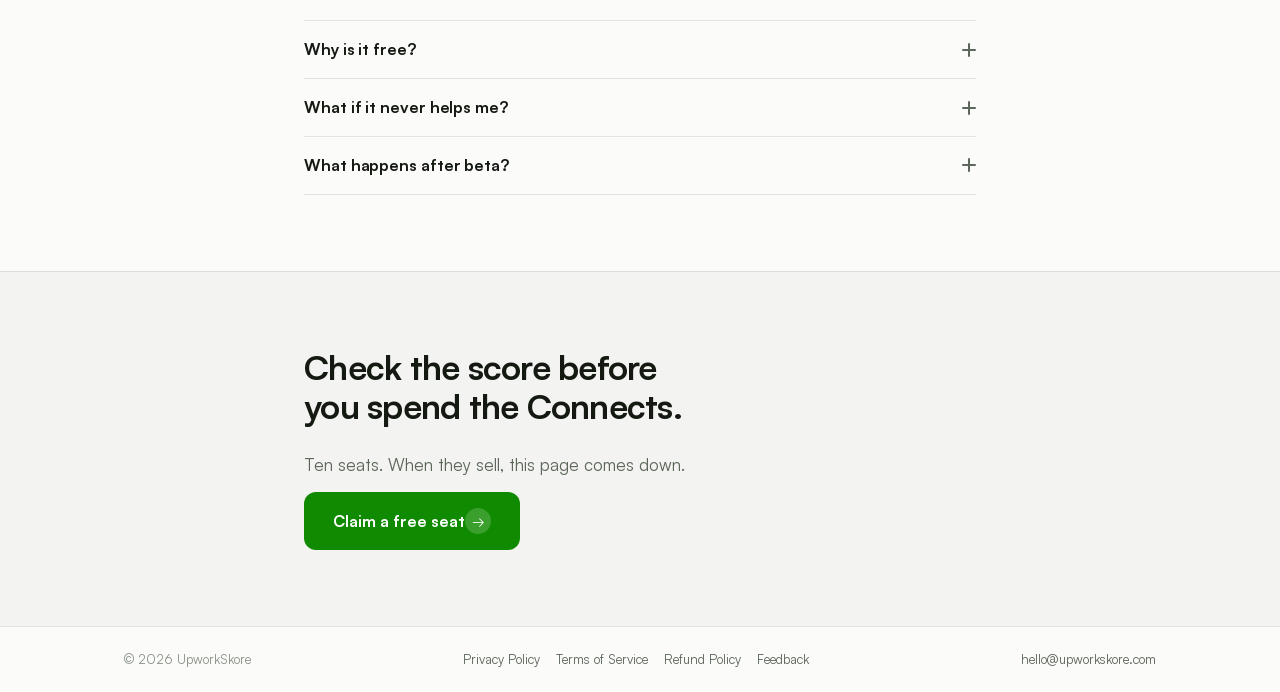
==== commit 95964799: "Credentials via owner mail with 48hr promise; in-card sign-in nudge" ====
--- a/index.html
+++ b/index.html
@@ -237,7 +237,7 @@
             <button class="btn btn-primary" type="submit">Claim a free seat</button>
           </form>
           <p class="form-note" id="betaNote" role="status" aria-live="polite">Beta costs nothing. Skip one ghost and keep about $2.40 in Connects.</p>
-          <p class="privacy">Your password appears here instantly after claiming. Save it: it is shown once. No tracking on this page. No reviews yet. The 10 testers write the first ones.</p>
+          <p class="privacy">Confirmation mail arrives within 48 hours with install link and login credentials. No tracking on this page. No reviews yet. The 10 testers write the first ones.</p>
         </div></div>
       </div>
     </section>
--- a/styles.css
+++ b/styles.css
@@ -332,7 +332,6 @@
 .per { color: var(--muted); font-size: 14px; }
 
 .beta-form { display: flex; gap: 10px; }
-.cred { font-family: var(--mono); font-weight: 700; letter-spacing: 0.04em; }
 .beta-form input {
   flex: 1; padding: 12px 14px; border-radius: 12px;
   border: 1px solid var(--hairline); background: var(--surface); color: var(--ink); font-size: 15px; font-family: inherit;
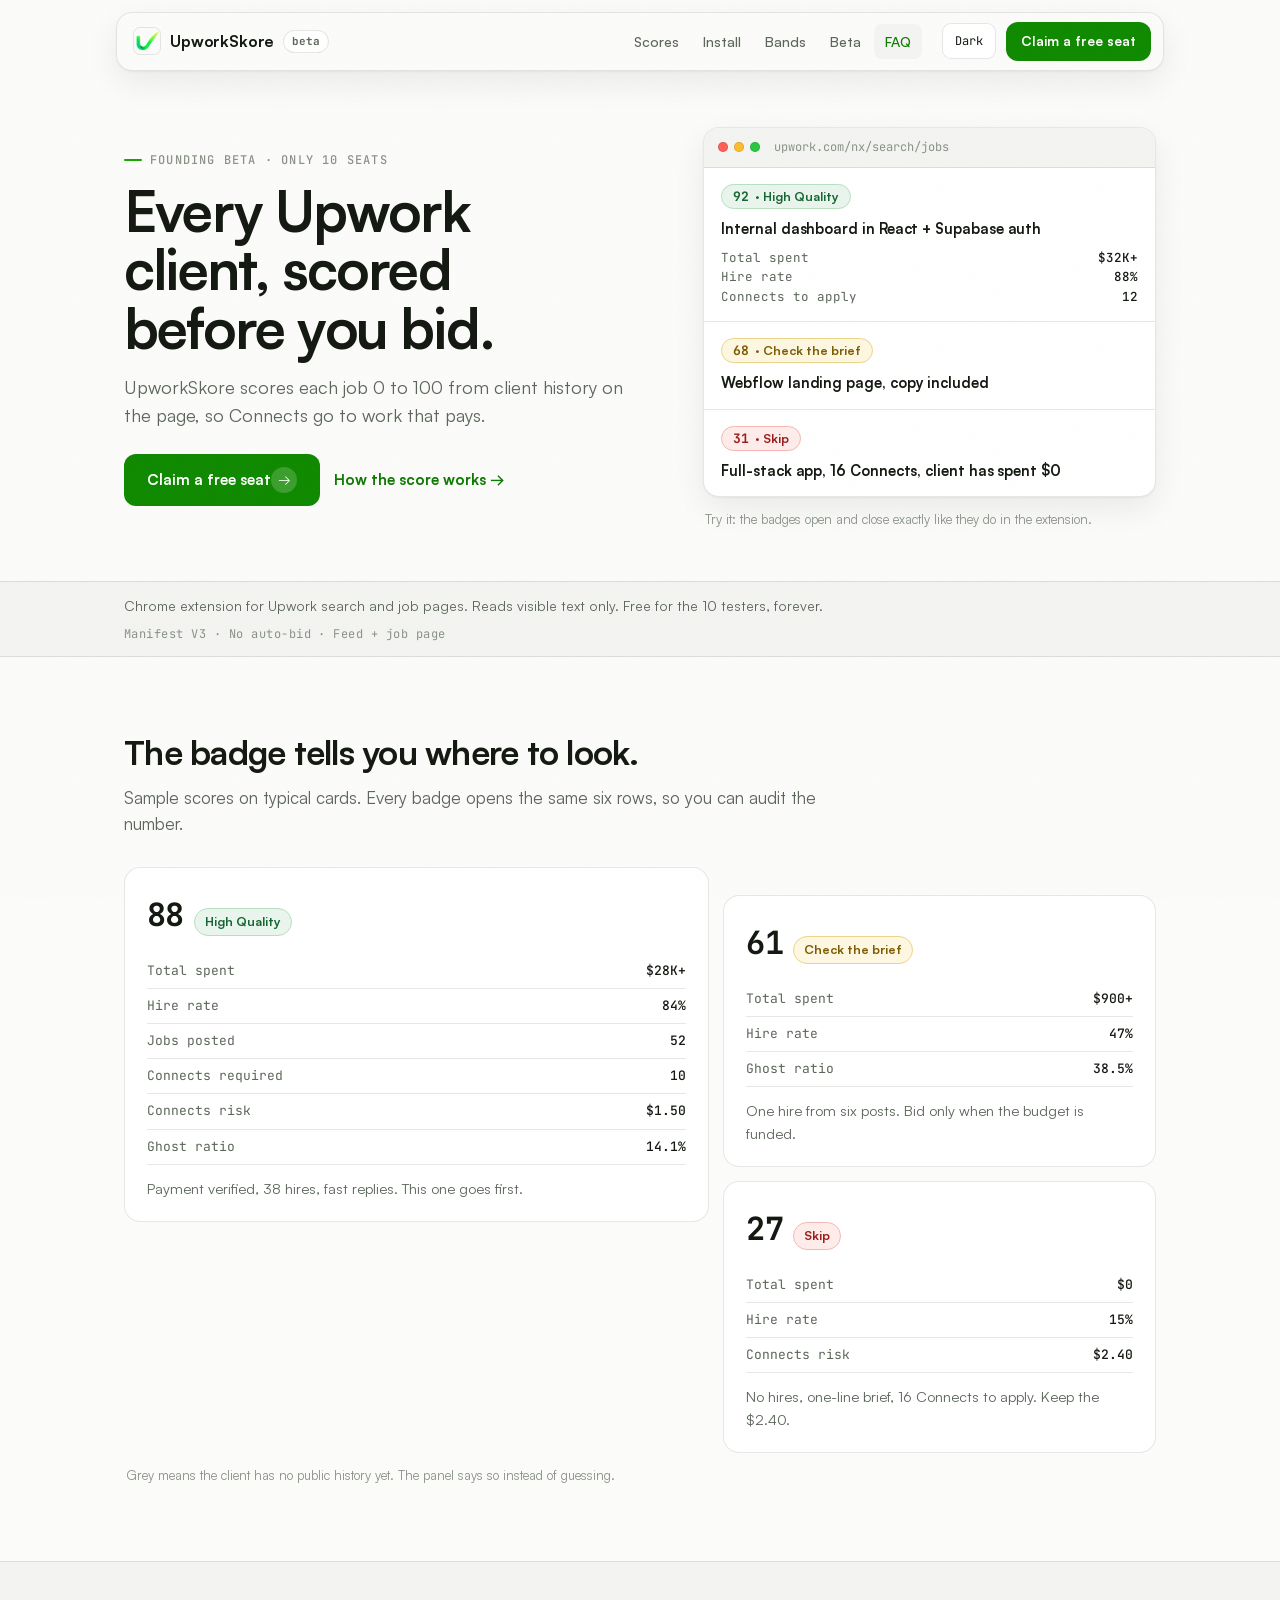
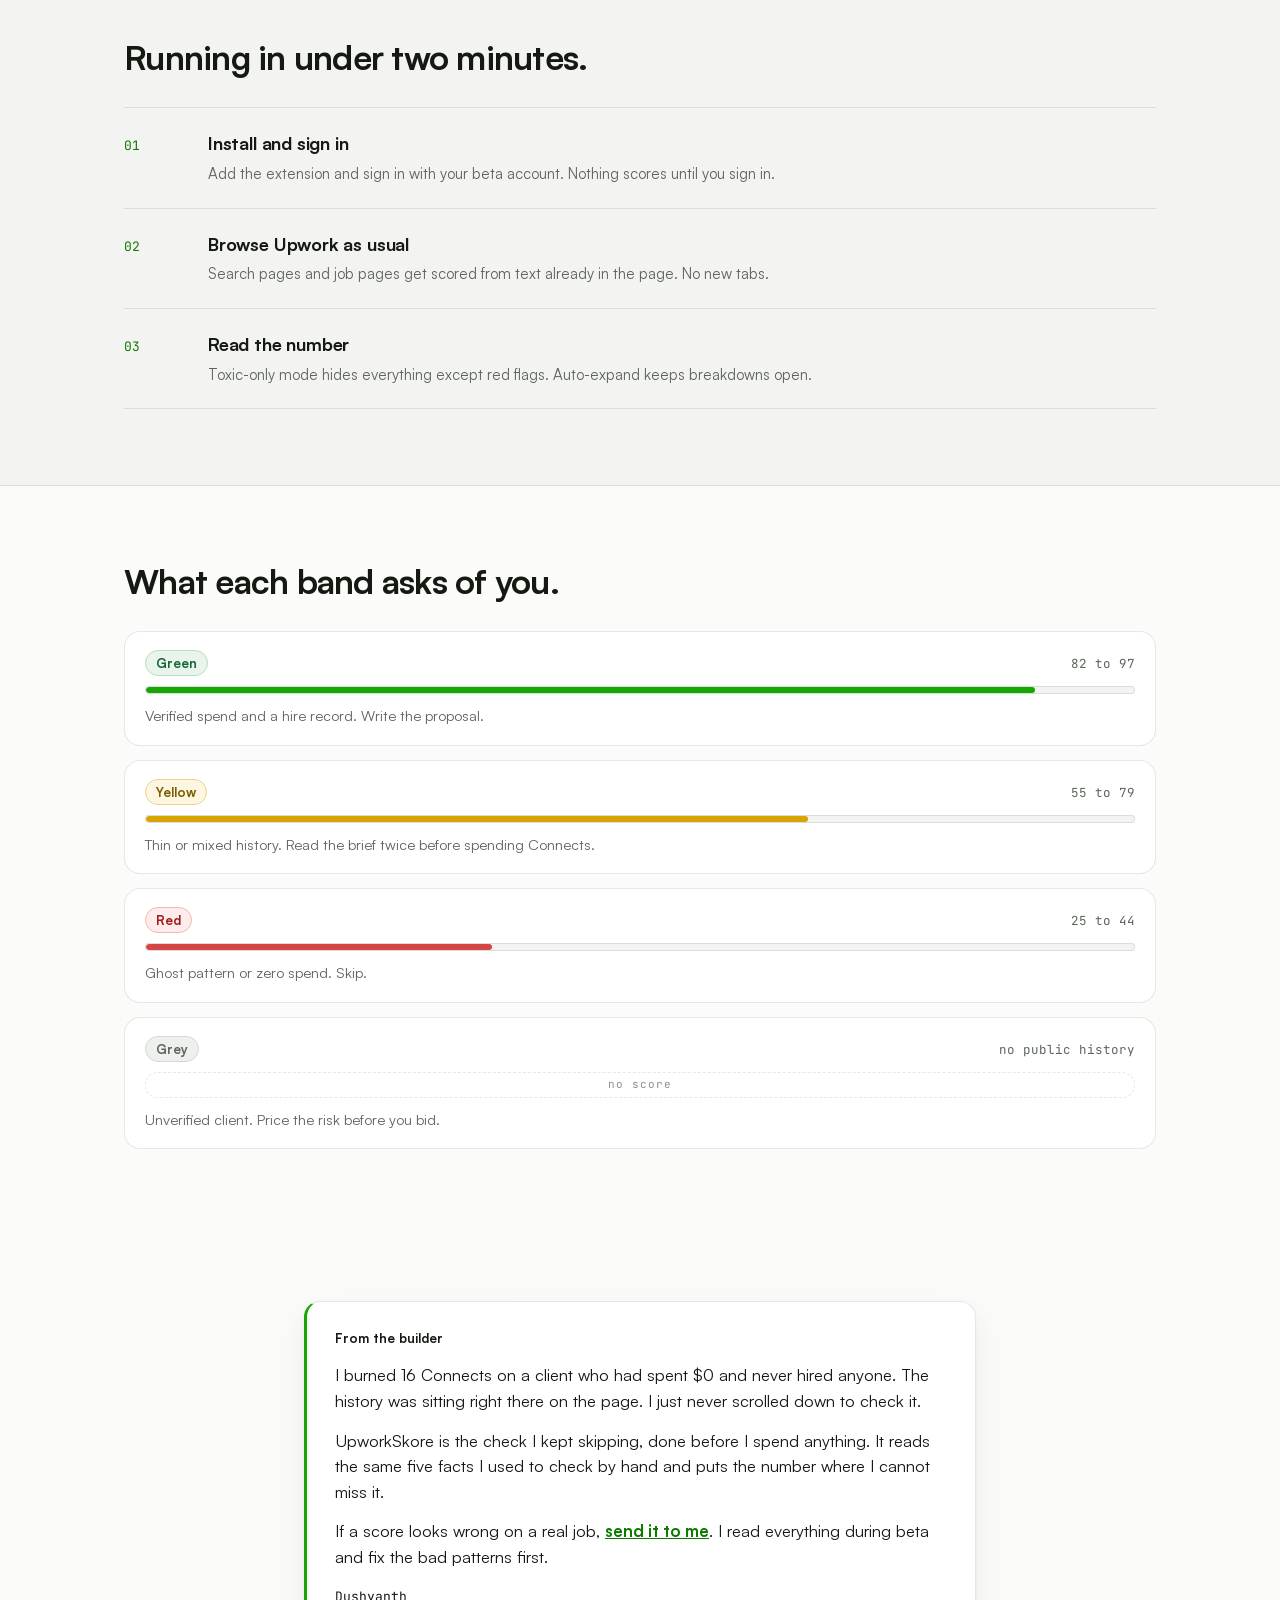
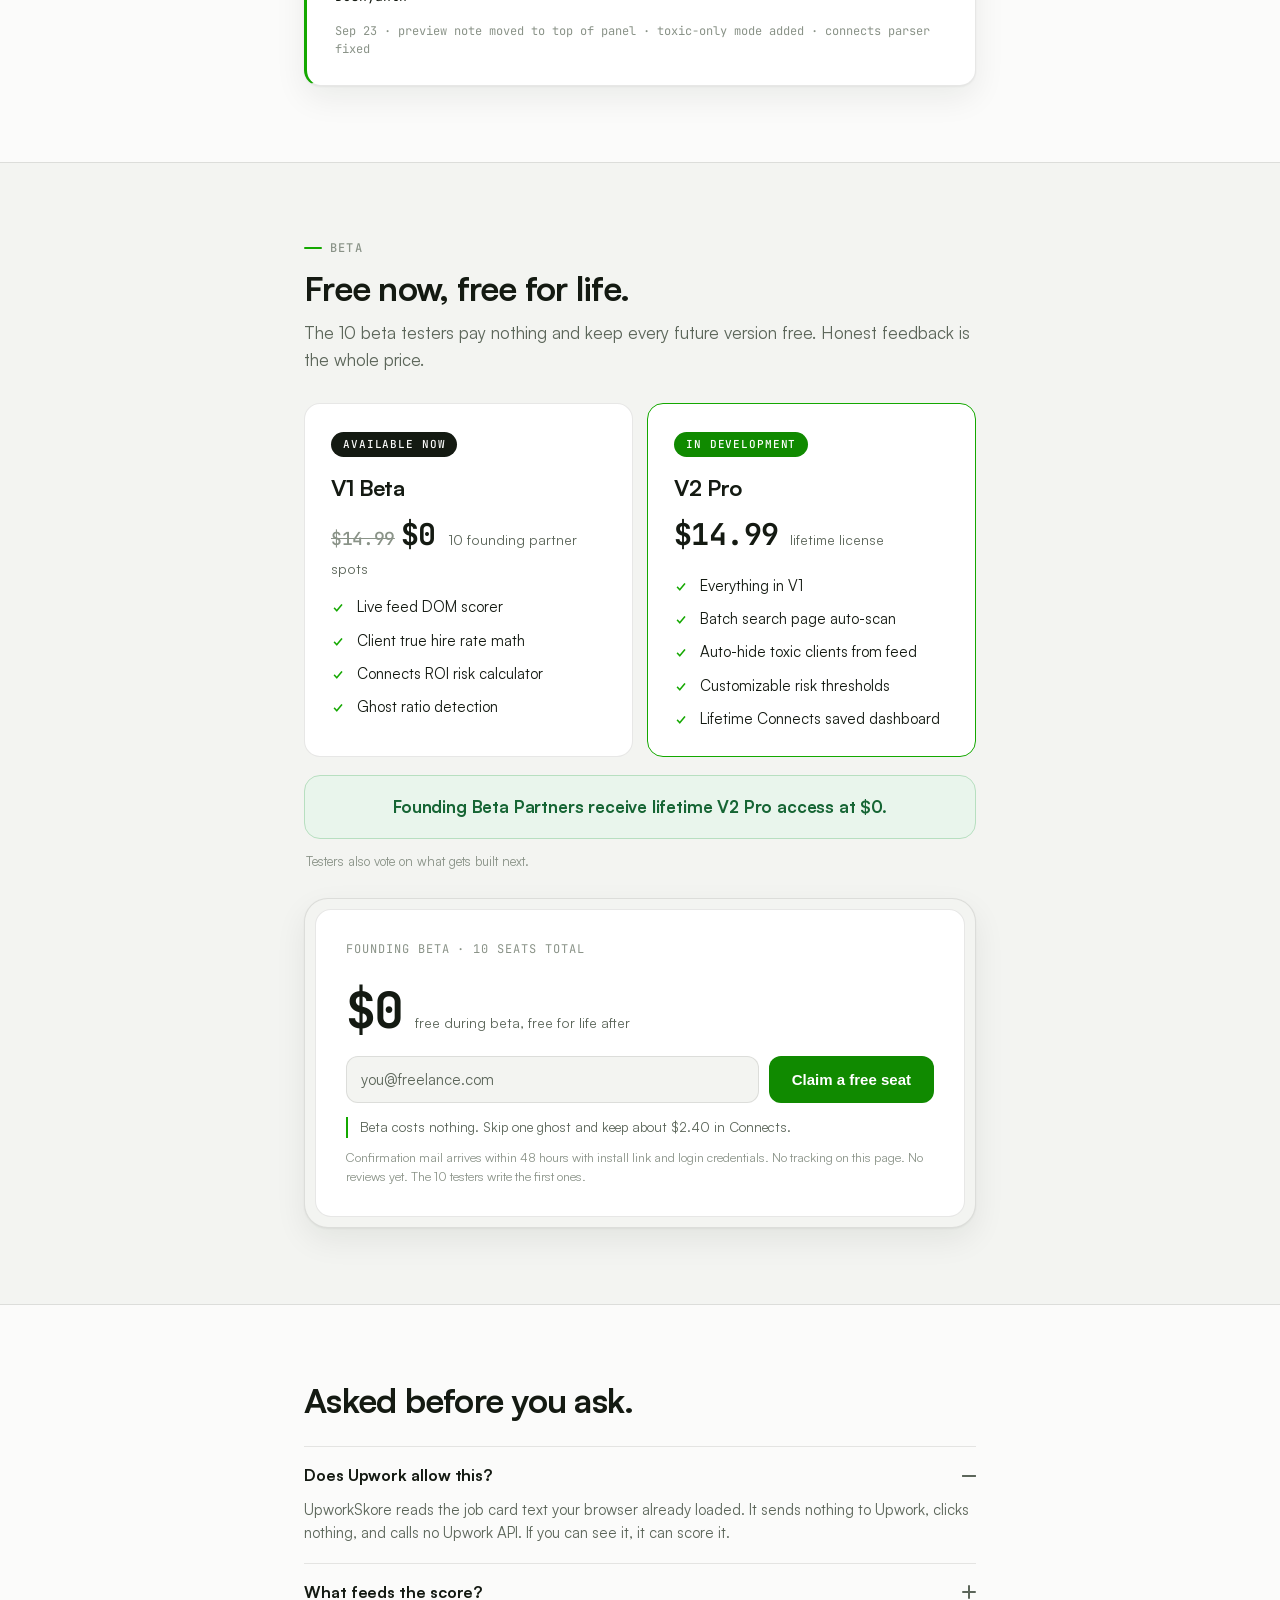
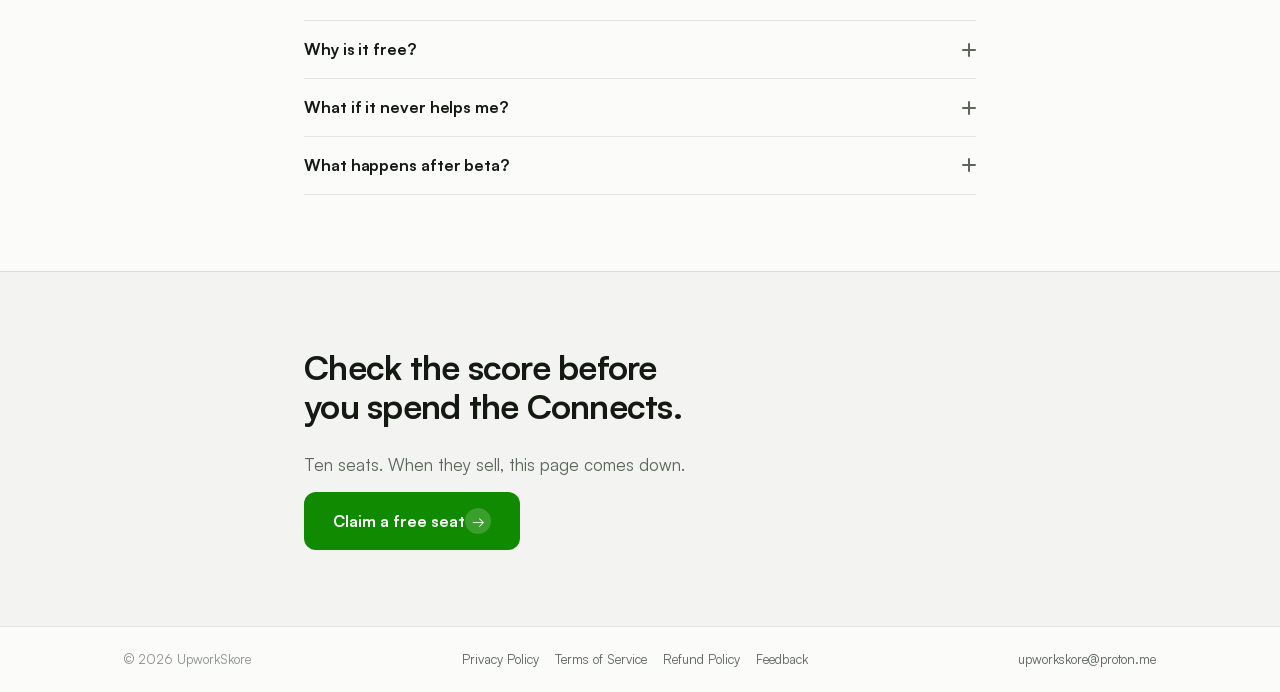
==== commit f902f0ca: "Contact email to upworkskore@proton.me site-wide" ====
--- a/index.html
+++ b/index.html
@@ -268,7 +268,7 @@
     <div class="wrap foot-inner">
       <span>© 2026 UpworkSkore</span>
       <span class="foot-links"><a href="./privacy.html">Privacy Policy</a><a href="./terms.html">Terms of Service</a><a href="./refund.html">Refund Policy</a><a href="./feedback.html">Feedback</a></span>
-      <a href="mailto:hello@upworkskore.com">hello@upworkskore.com</a>
+      <a href="mailto:upworkskore@proton.me">upworkskore@proton.me</a>
     </div>
   </footer>
 
--- a/styles.css
+++ b/styles.css
@@ -332,6 +332,7 @@
 .per { color: var(--muted); font-size: 14px; }
 
 .beta-form { display: flex; gap: 10px; }
+.cred { font-family: var(--mono); font-weight: 700; letter-spacing: 0.04em; }
 .beta-form input {
   flex: 1; padding: 12px 14px; border-radius: 12px;
   border: 1px solid var(--hairline); background: var(--surface); color: var(--ink); font-size: 15px; font-family: inherit;
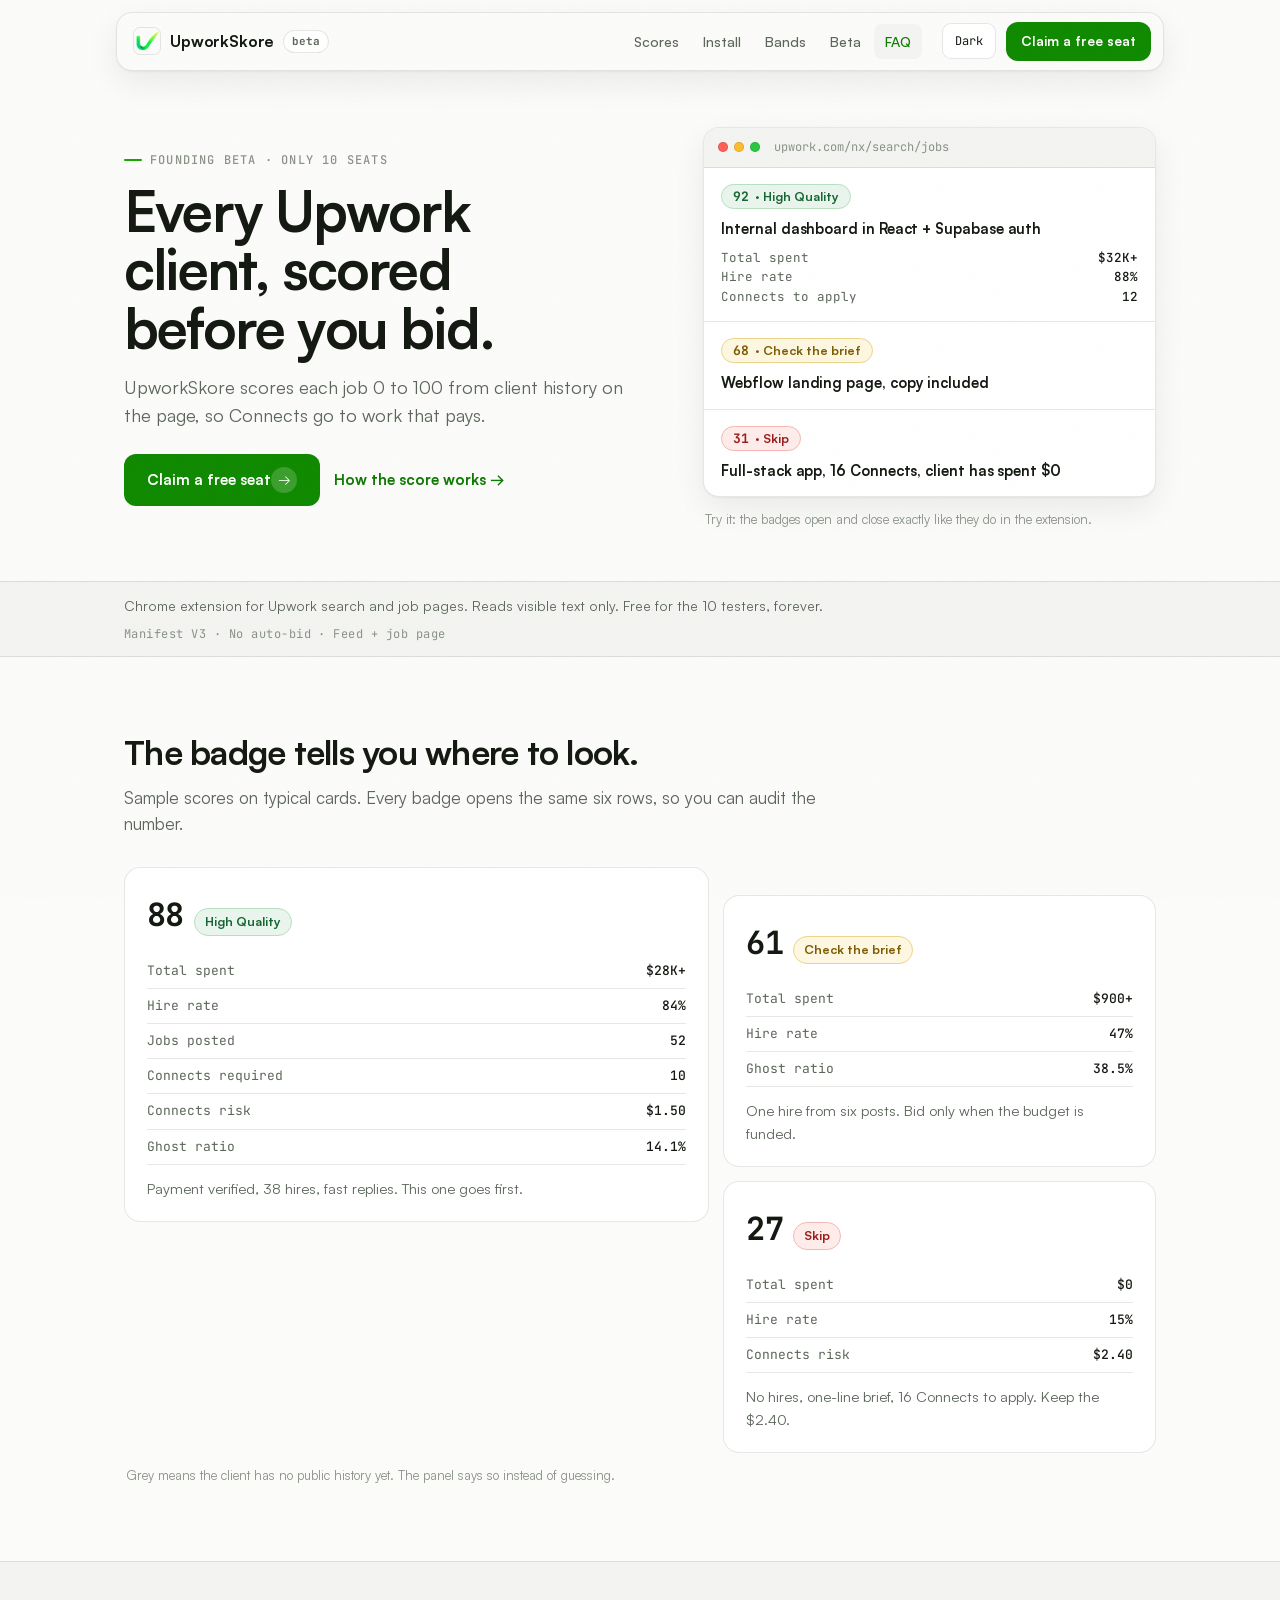
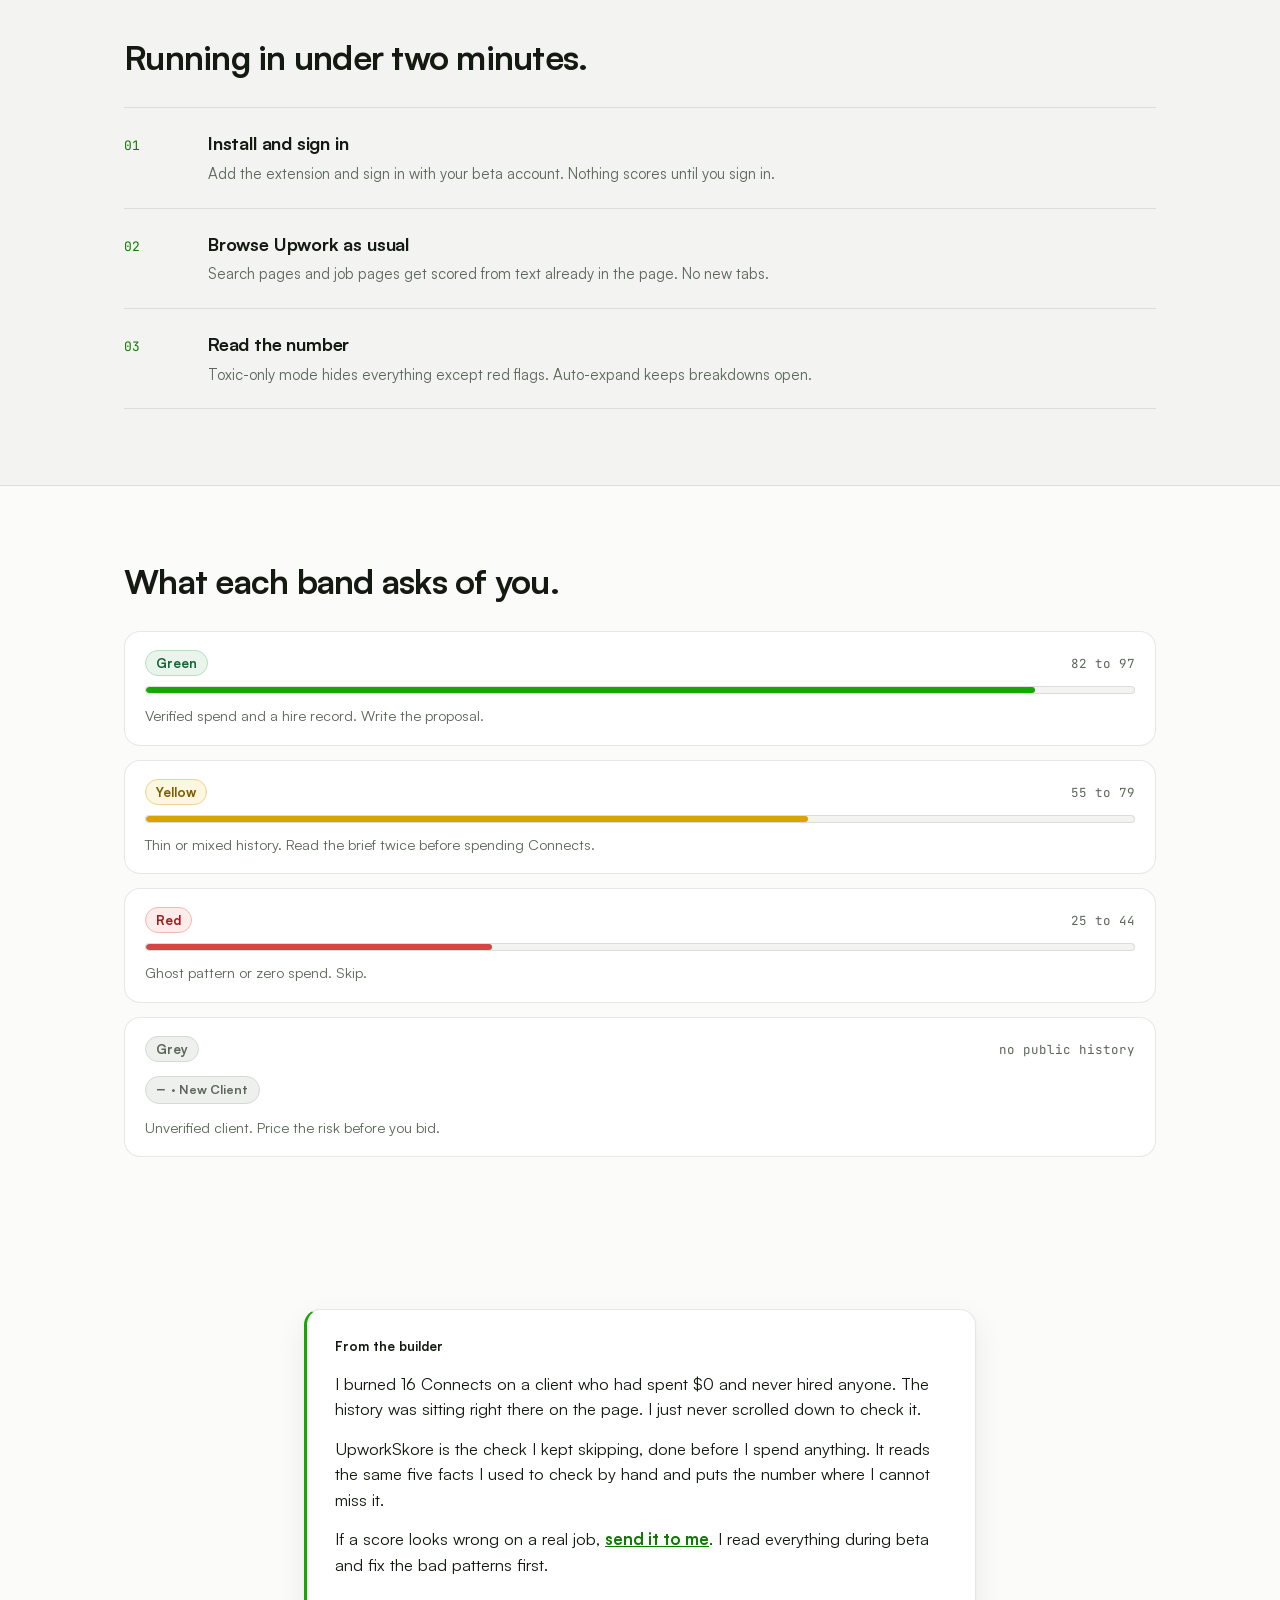
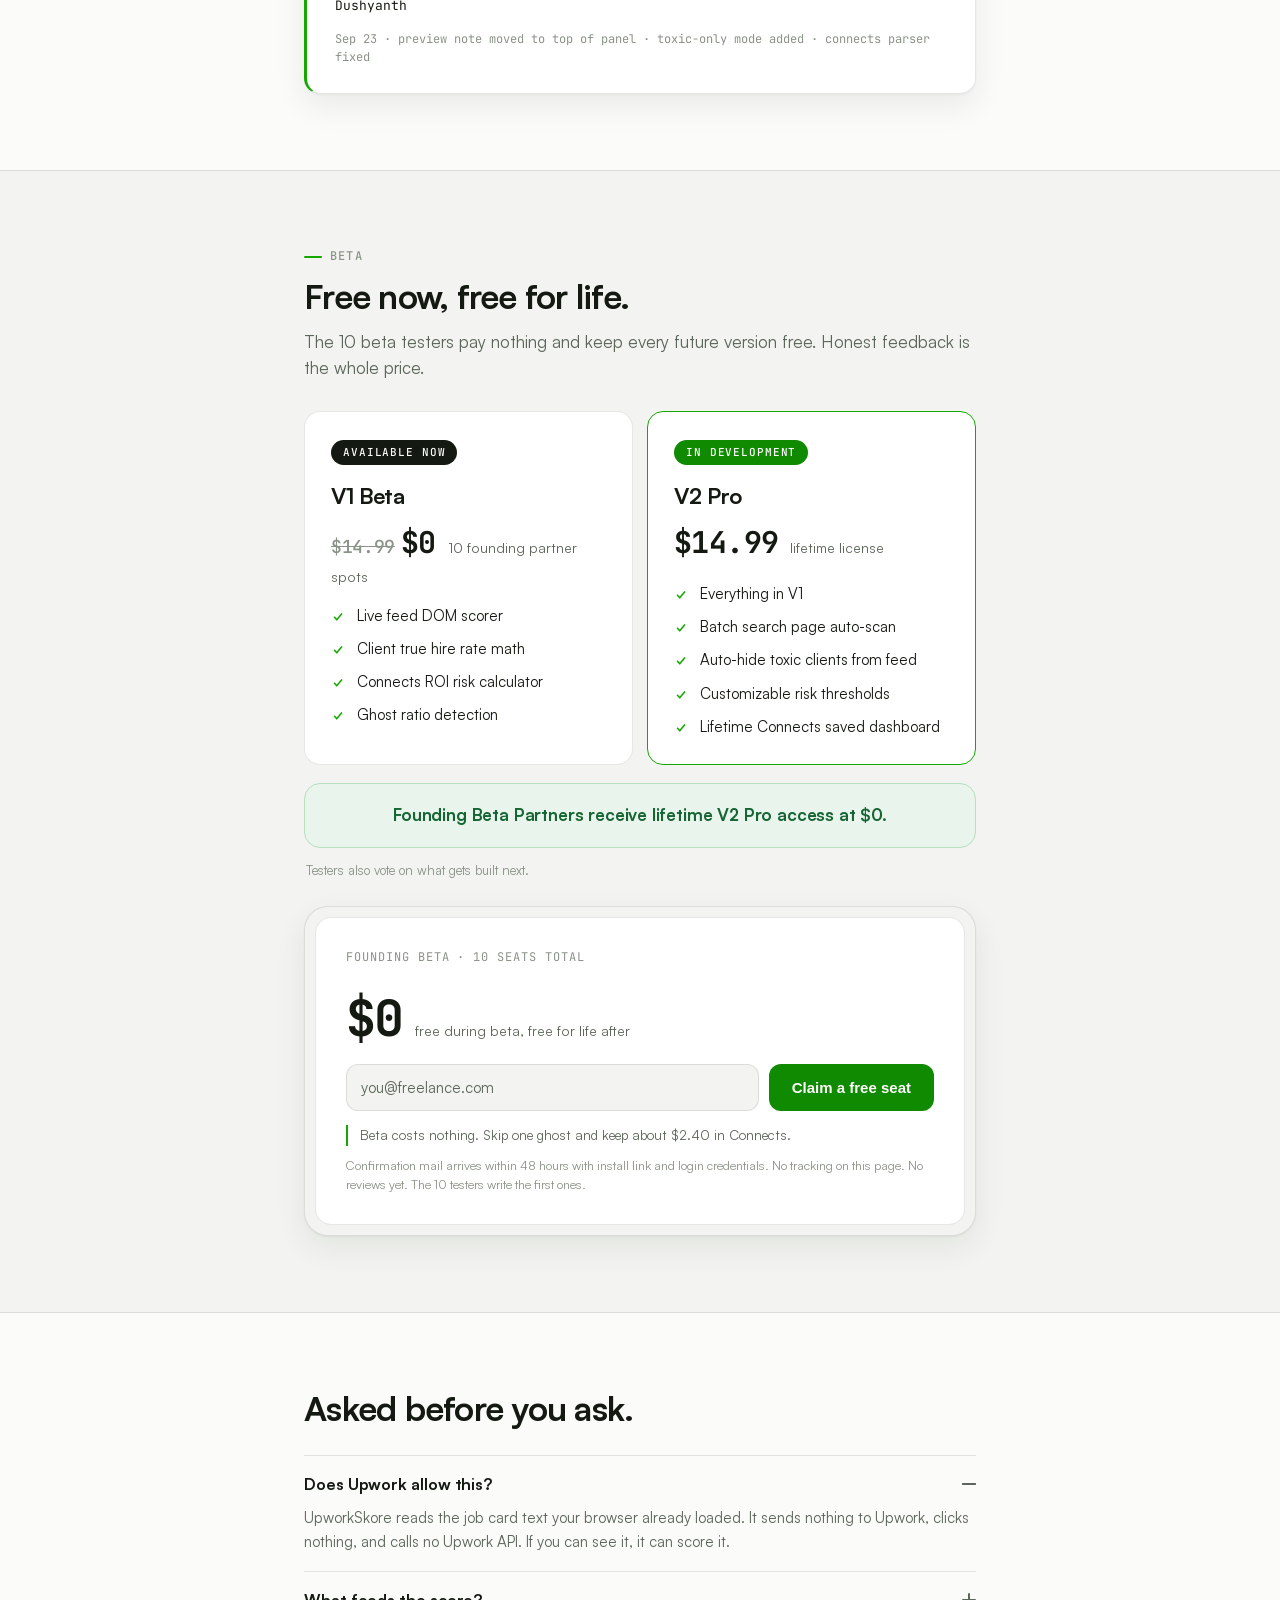
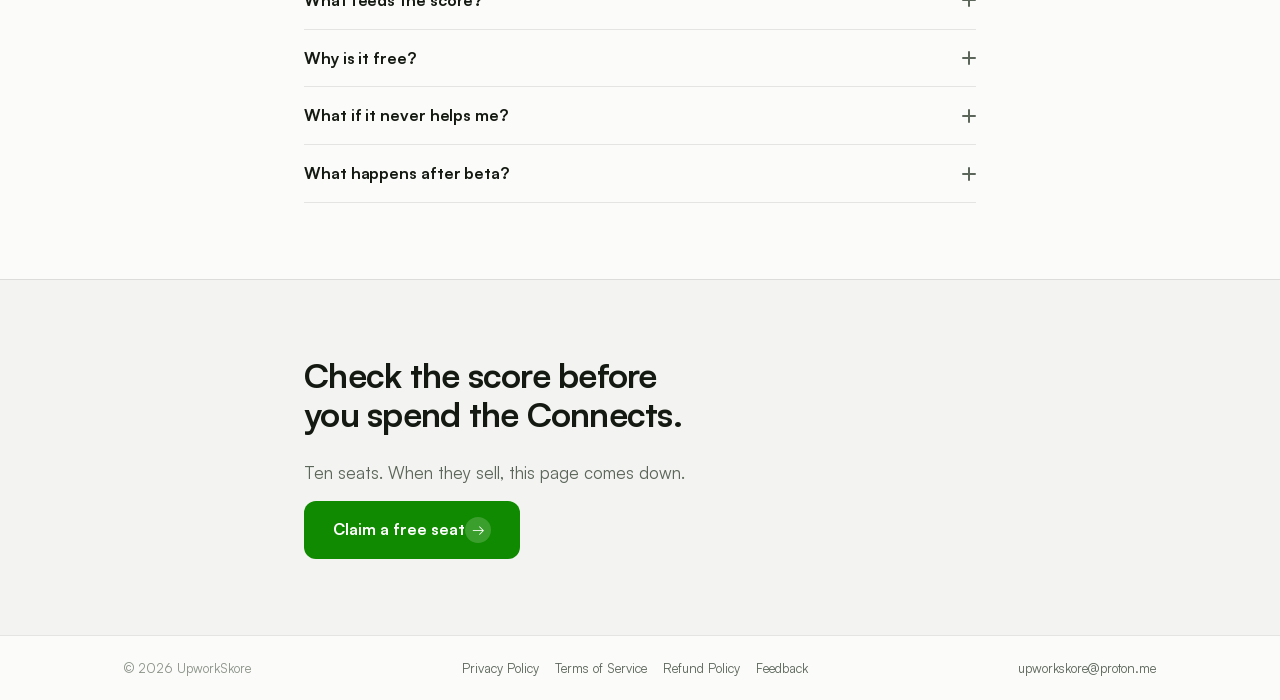
==== commit a268f153: "Grey band shows real badge sample instead of empty track" ====
--- a/index.html
+++ b/index.html
@@ -175,7 +175,7 @@
           </div>
           <div class="meter grey reveal" style="--d:.24s">
             <div class="meter-head"><span class="chip">Grey</span><code class="mono">no public history</code></div>
-            <div class="track empty"><span class="mono">no score</span></div>
+            <div class="grey-sample"><span class="usk-badge grey"><strong class="mono">—</strong> · New Client</span></div>
             <p>Unverified client. Price the risk before you bid.</p>
           </div>
         </div>
--- a/styles.css
+++ b/styles.css
@@ -278,8 +278,8 @@
 [data-theme="dark"] .meter.yellow .fill { background: #f2d67c; }
 .meter.red .fill { background: #d64545; }
 [data-theme="dark"] .meter.red .fill { background: #ffa3a3; }
-.track.empty { display: flex; align-items: center; justify-content: center; height: 26px; background: transparent; border-style: dashed; }
-.track.empty span { font-size: 11px; letter-spacing: 0.08em; color: var(--faint); }
+.grey-sample { display: flex; align-items: center; padding: 4px 0 2px; }
+.usk-badge.grey { background: var(--grey-bg); color: var(--grey-ink); border-color: var(--grey-line); }
 .meter p { margin: 10px 0 0; font-size: 14.5px; color: var(--muted); }
 
 /* ROADMAP : V1 vs V2 comparison, two columns to one on mobile */
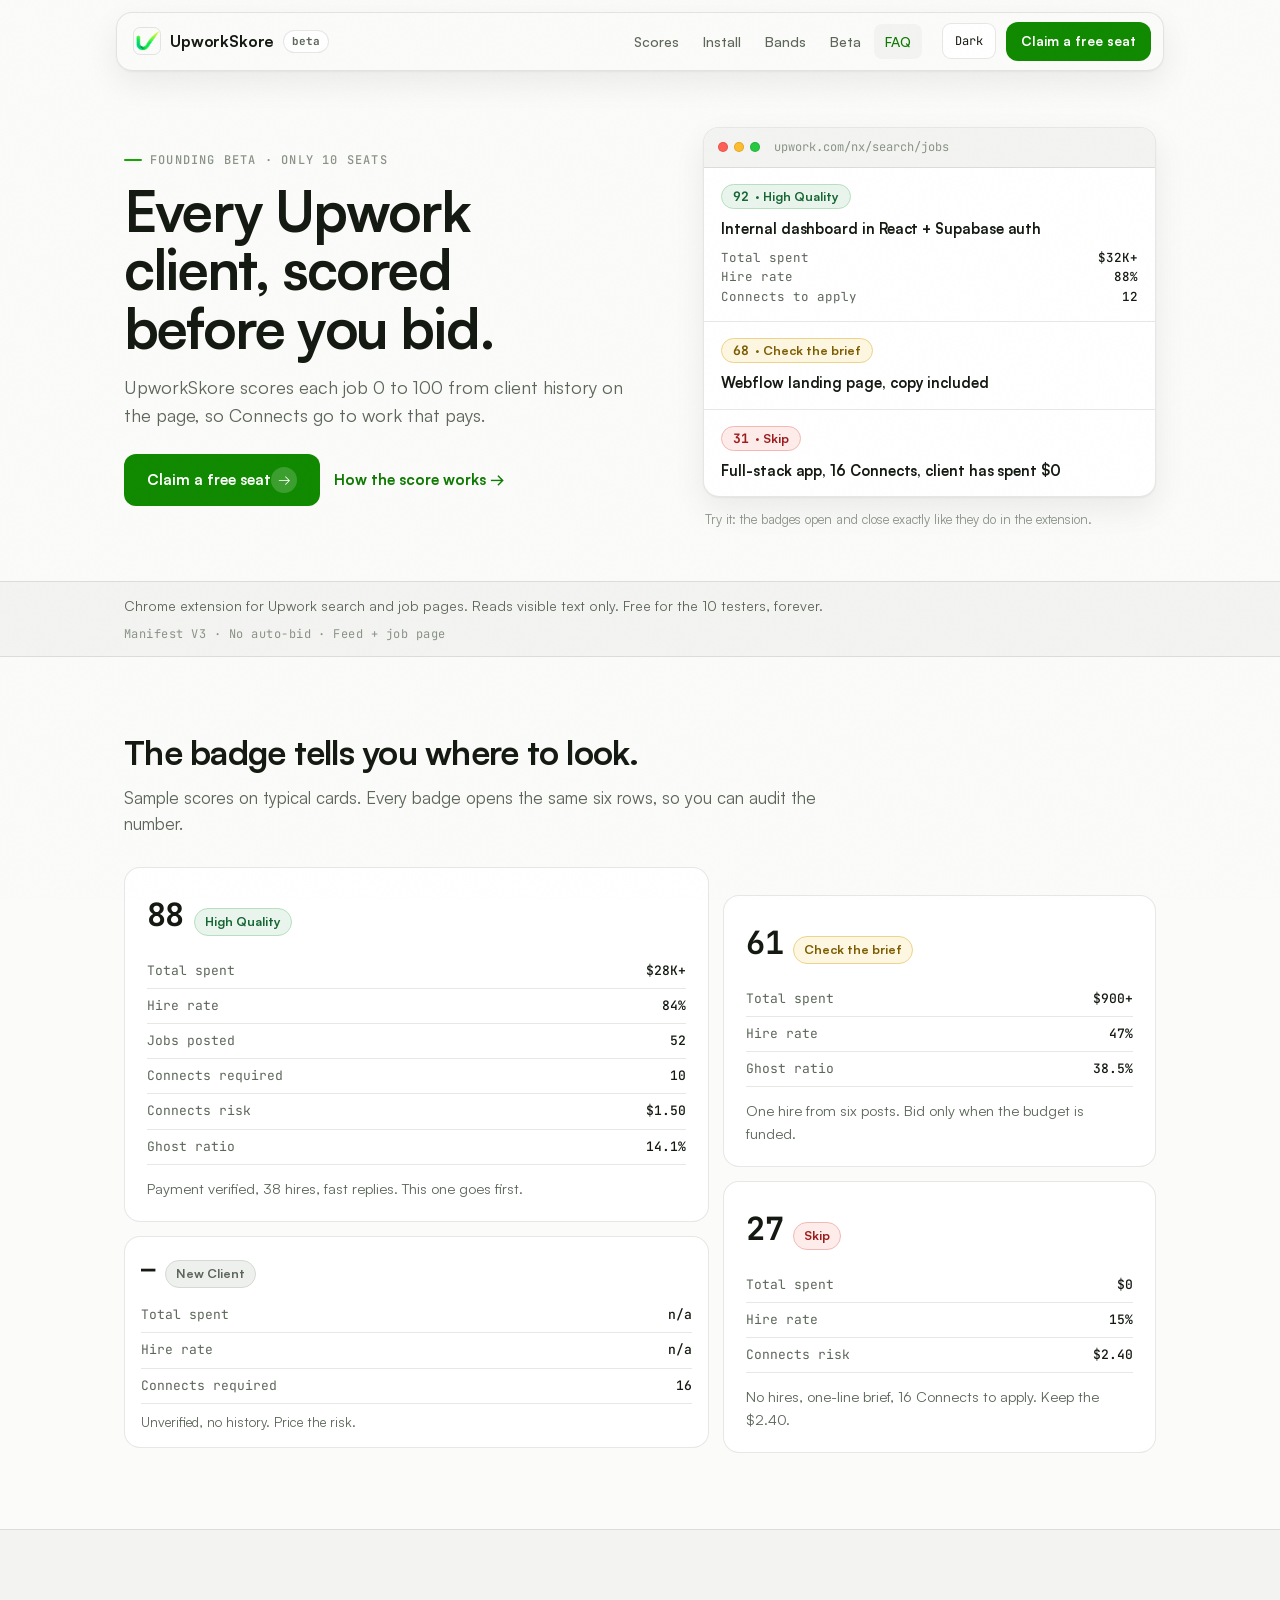
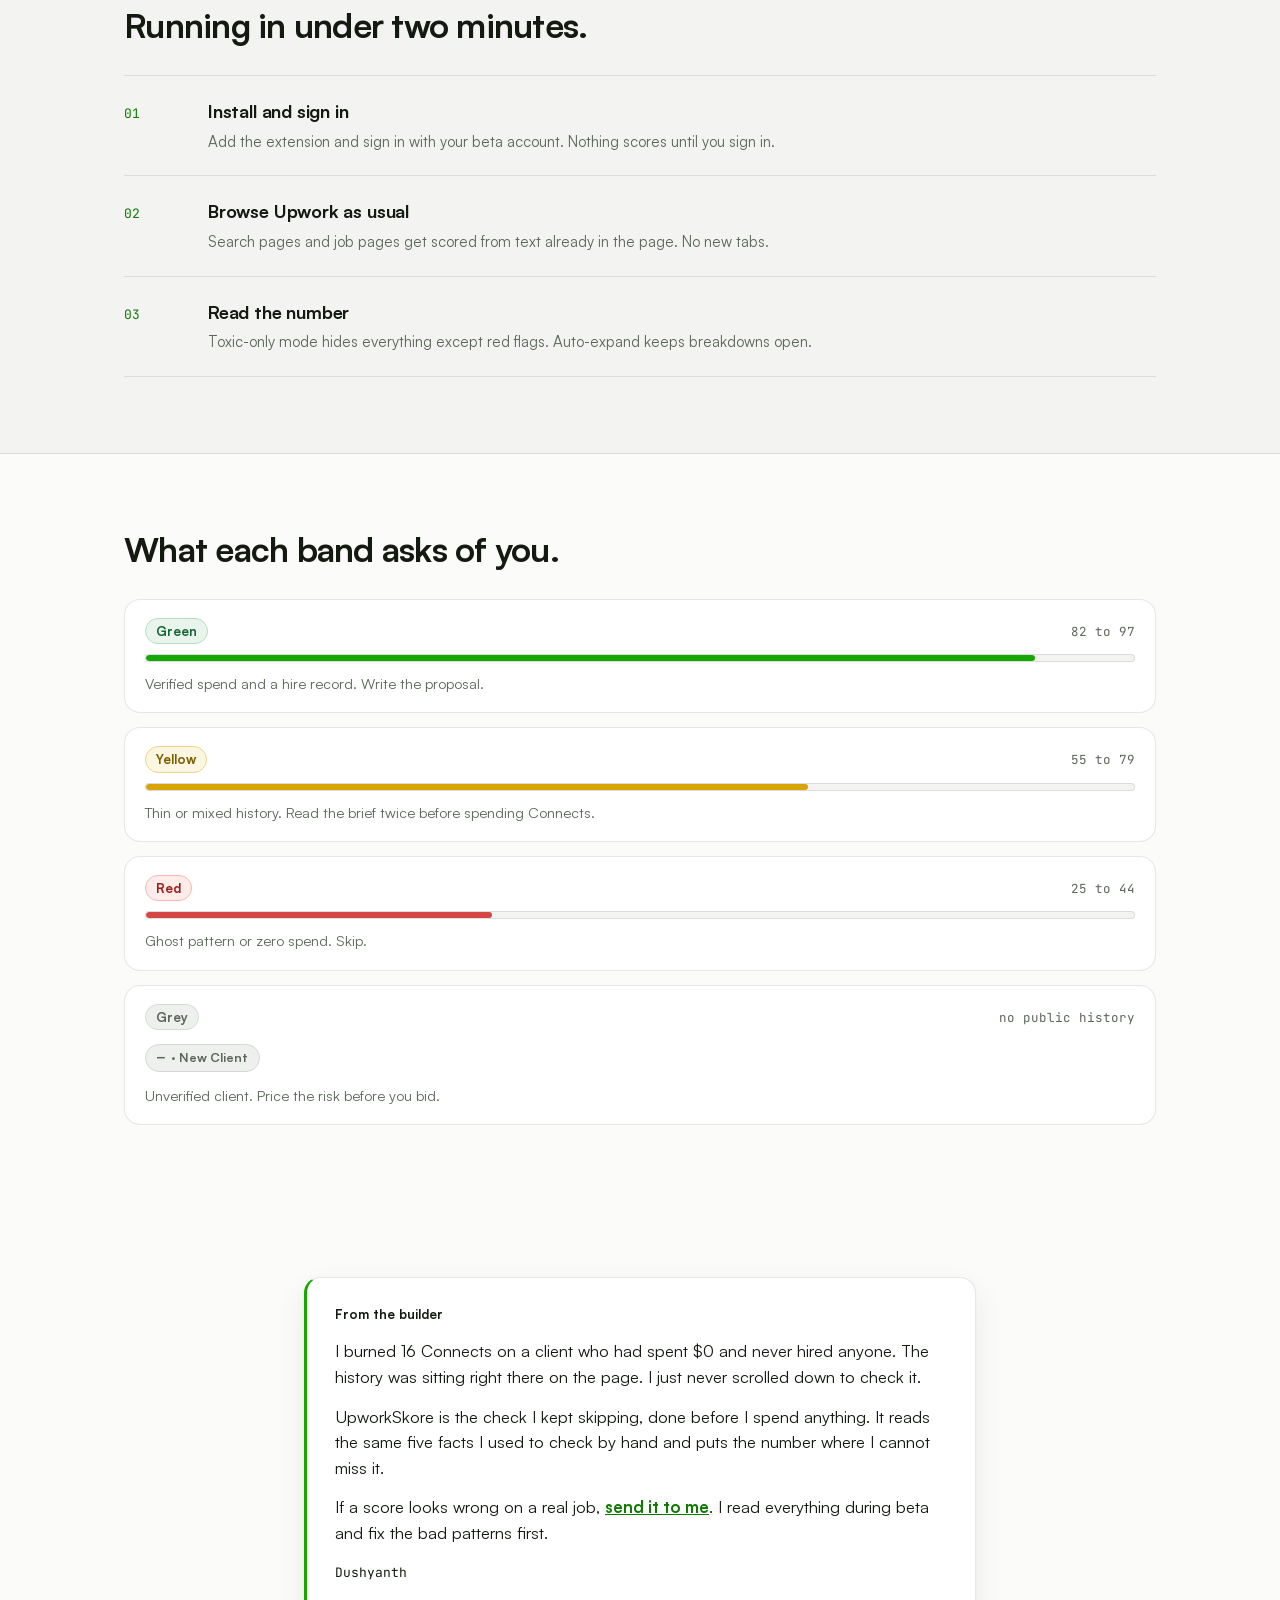
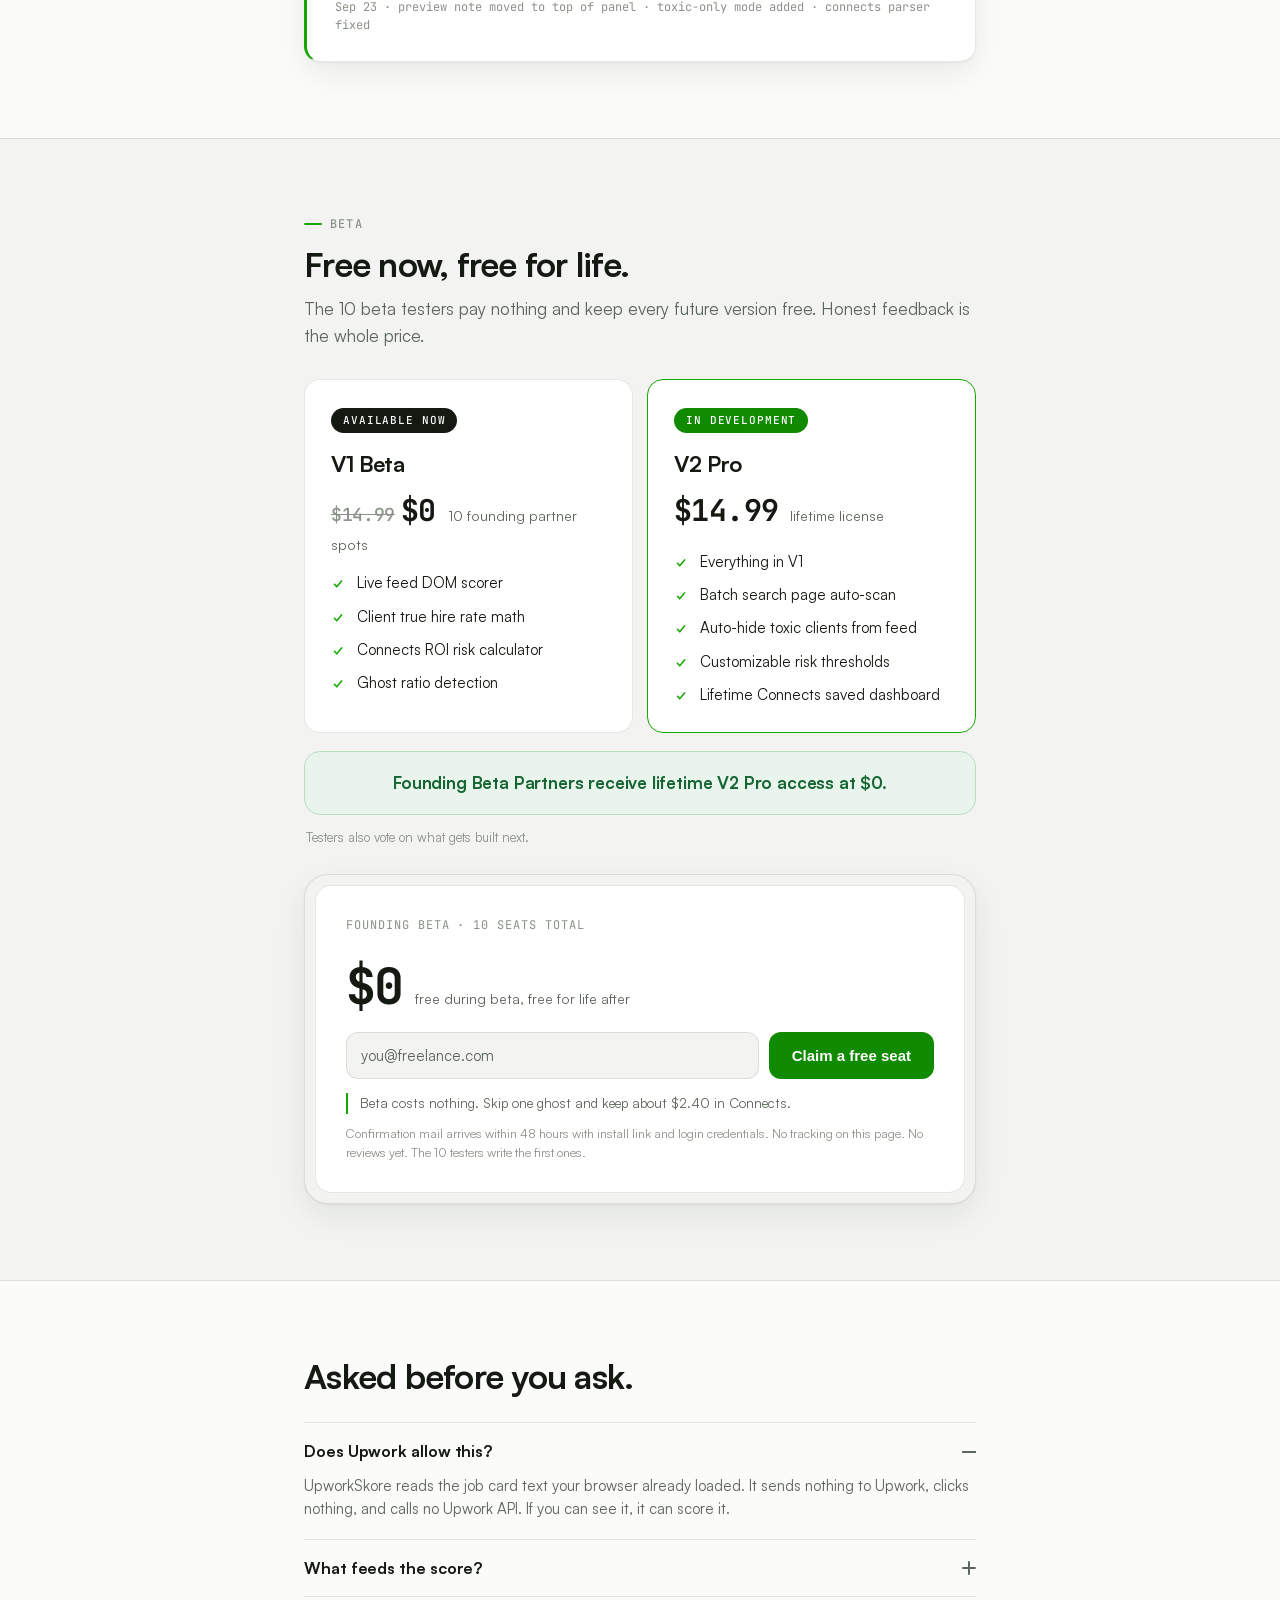
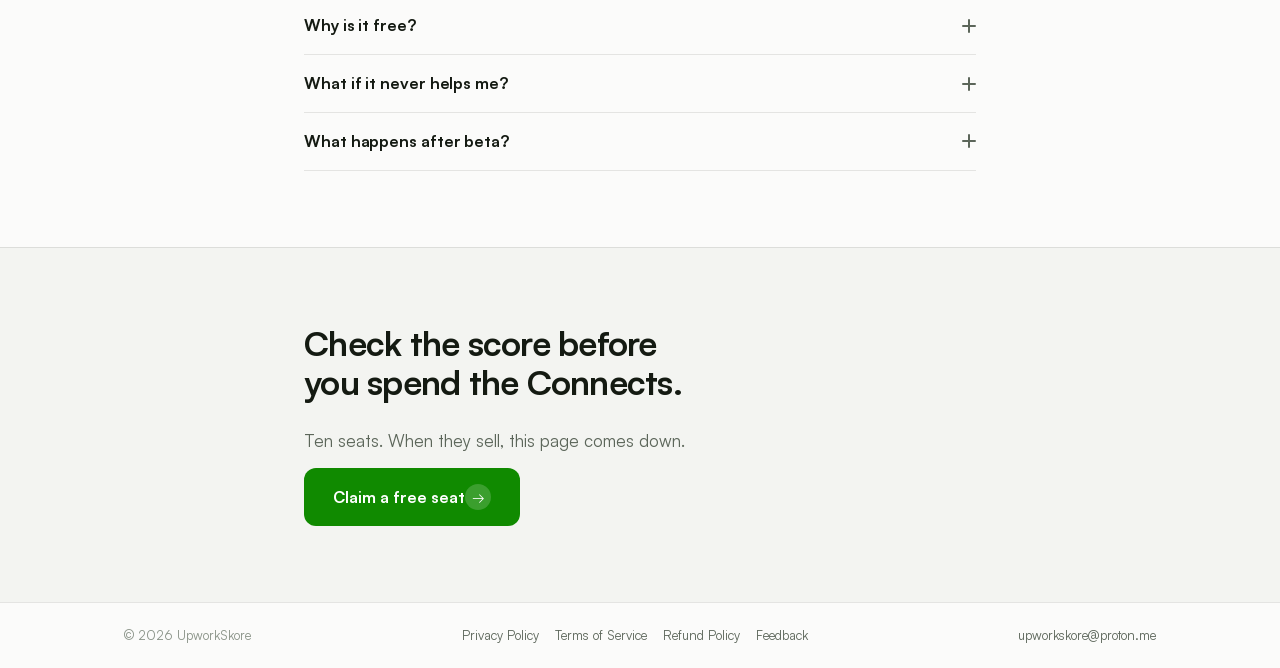
==== commit ccdb44fe: "Release pass: privacy accuracy, grey compact card, bands badge, audit fixes" ====
--- a/index.html
+++ b/index.html
@@ -106,6 +106,8 @@
         <h2 class="reveal">The badge tells you where to look.</h2>
         <p class="sub reveal">Sample scores on typical cards. Every badge opens the same six rows, so you can audit the number.</p>
         <div class="demo-grid">
+          <div class="demo-top">
+          <div class="demo-left">
           <article class="score-card green featured reveal">
             <header><span class="mono big">88</span><span class="tier">High Quality</span></header>
             <ul class="mono">
@@ -118,6 +120,16 @@
             </ul>
             <p>Payment verified, 38 hires, fast replies. This one goes first.</p>
           </article>
+          <article class="score-card grey compact reveal" style="--d:.2s">
+            <header><span class="mono big">—</span><span class="tier">New Client</span></header>
+            <ul class="mono">
+              <li>Total spent <b>n/a</b></li>
+              <li>Hire rate <b>n/a</b></li>
+              <li>Connects required <b>16</b></li>
+            </ul>
+            <p>Unverified, no history. Price the risk.</p>
+          </article>
+          </div>
           <div class="demo-stack">
             <article class="score-card yellow reveal" style="--d:.08s">
               <header><span class="mono big">61</span><span class="tier">Check the brief</span></header>
@@ -138,8 +150,8 @@
               <p>No hires, one-line brief, 16 Connects to apply. Keep the $2.40.</p>
             </article>
           </div>
-        </div>
-        <p class="caption reveal">Grey means the client has no public history yet. The panel says so instead of guessing.</p>
+          </div>
+        </div>
       </div>
     </section>
 
--- a/styles.css
+++ b/styles.css
@@ -234,7 +234,9 @@
 .factbar .facts { font-size: 12px; letter-spacing: 0.04em; color: var(--faint); }
 
 /* DEMO : featured card plus stacked pair, staggered */
-.demo-grid { display: grid; grid-template-columns: 1.15fr 0.85fr; gap: 14px; margin-top: 30px; align-items: start; }
+.demo-grid { display: grid; gap: 14px; margin-top: 30px; }
+.demo-top { display: grid; grid-template-columns: 1.15fr 0.85fr; gap: 14px; align-items: start; }
+.demo-left { display: grid; gap: 14px; align-content: start; }
 .demo-stack { display: grid; gap: 14px; margin-top: 28px; }
 .score-card { border: 1px solid var(--hairline); border-radius: 16px; background: var(--card); padding: 22px; transition: border-color 160ms var(--ease), transform 160ms var(--ease); }
 .score-card:hover { border-color: var(--accent); transform: translateY(-2px); }
@@ -244,6 +246,12 @@
 .score-card.green .tier { background: var(--green-bg); color: var(--green-ink); border-color: var(--green-line); }
 .score-card.yellow .tier { background: var(--yellow-bg); color: var(--yellow-ink); border-color: var(--yellow-line); }
 .score-card.red .tier { background: var(--red-bg); color: var(--red-ink); border-color: var(--red-line); }
+.score-card.grey .tier { background: var(--grey-bg); color: var(--grey-ink); border-color: var(--grey-line); }
+.score-card.compact { padding: 14px 16px; }
+.score-card.compact .big { font-size: 24px; }
+.score-card.compact header { margin-bottom: 10px; }
+.score-card.compact ul { margin-bottom: 8px; }
+.score-card.compact p { font-size: 13.5px; }
 .score-card ul { list-style: none; margin: 0 0 12px; padding: 0; display: grid; font-size: 13px; color: var(--muted); }
 .score-card li { display: flex; justify-content: space-between; gap: 10px; border-bottom: 1px solid var(--hairline); padding: 7px 0; }
 .score-card li b { color: var(--ink); font-weight: 500; }
@@ -427,7 +435,7 @@
 @media (max-width: 900px) {
   .hero-inner { grid-template-columns: 1fr; gap: 32px; }
   .compare-grid { grid-template-columns: 1fr; }
-  .demo-grid { grid-template-columns: 1fr; }
+  .demo-top { grid-template-columns: 1fr; }
   .demo-stack { margin-top: 0; }
   .nav-links { display: none; }
   .nav-actions { margin-left: auto; }
